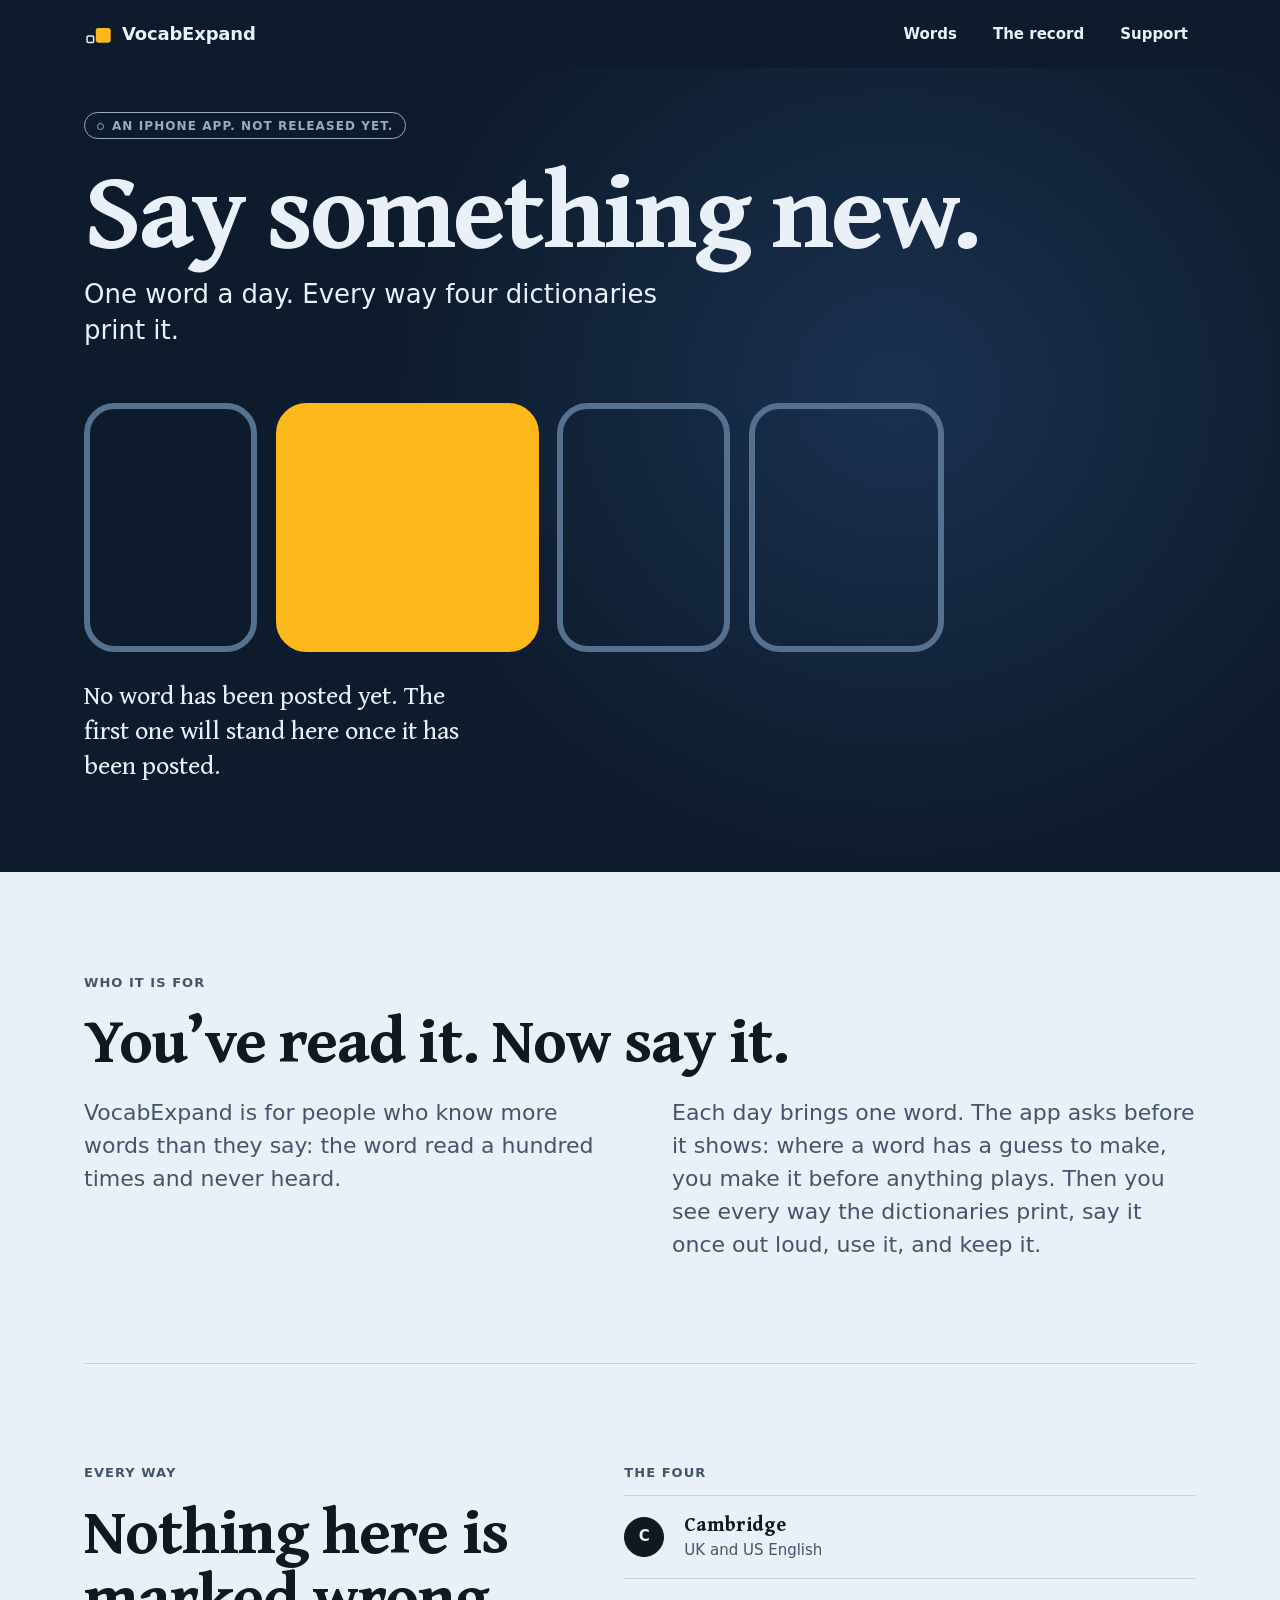
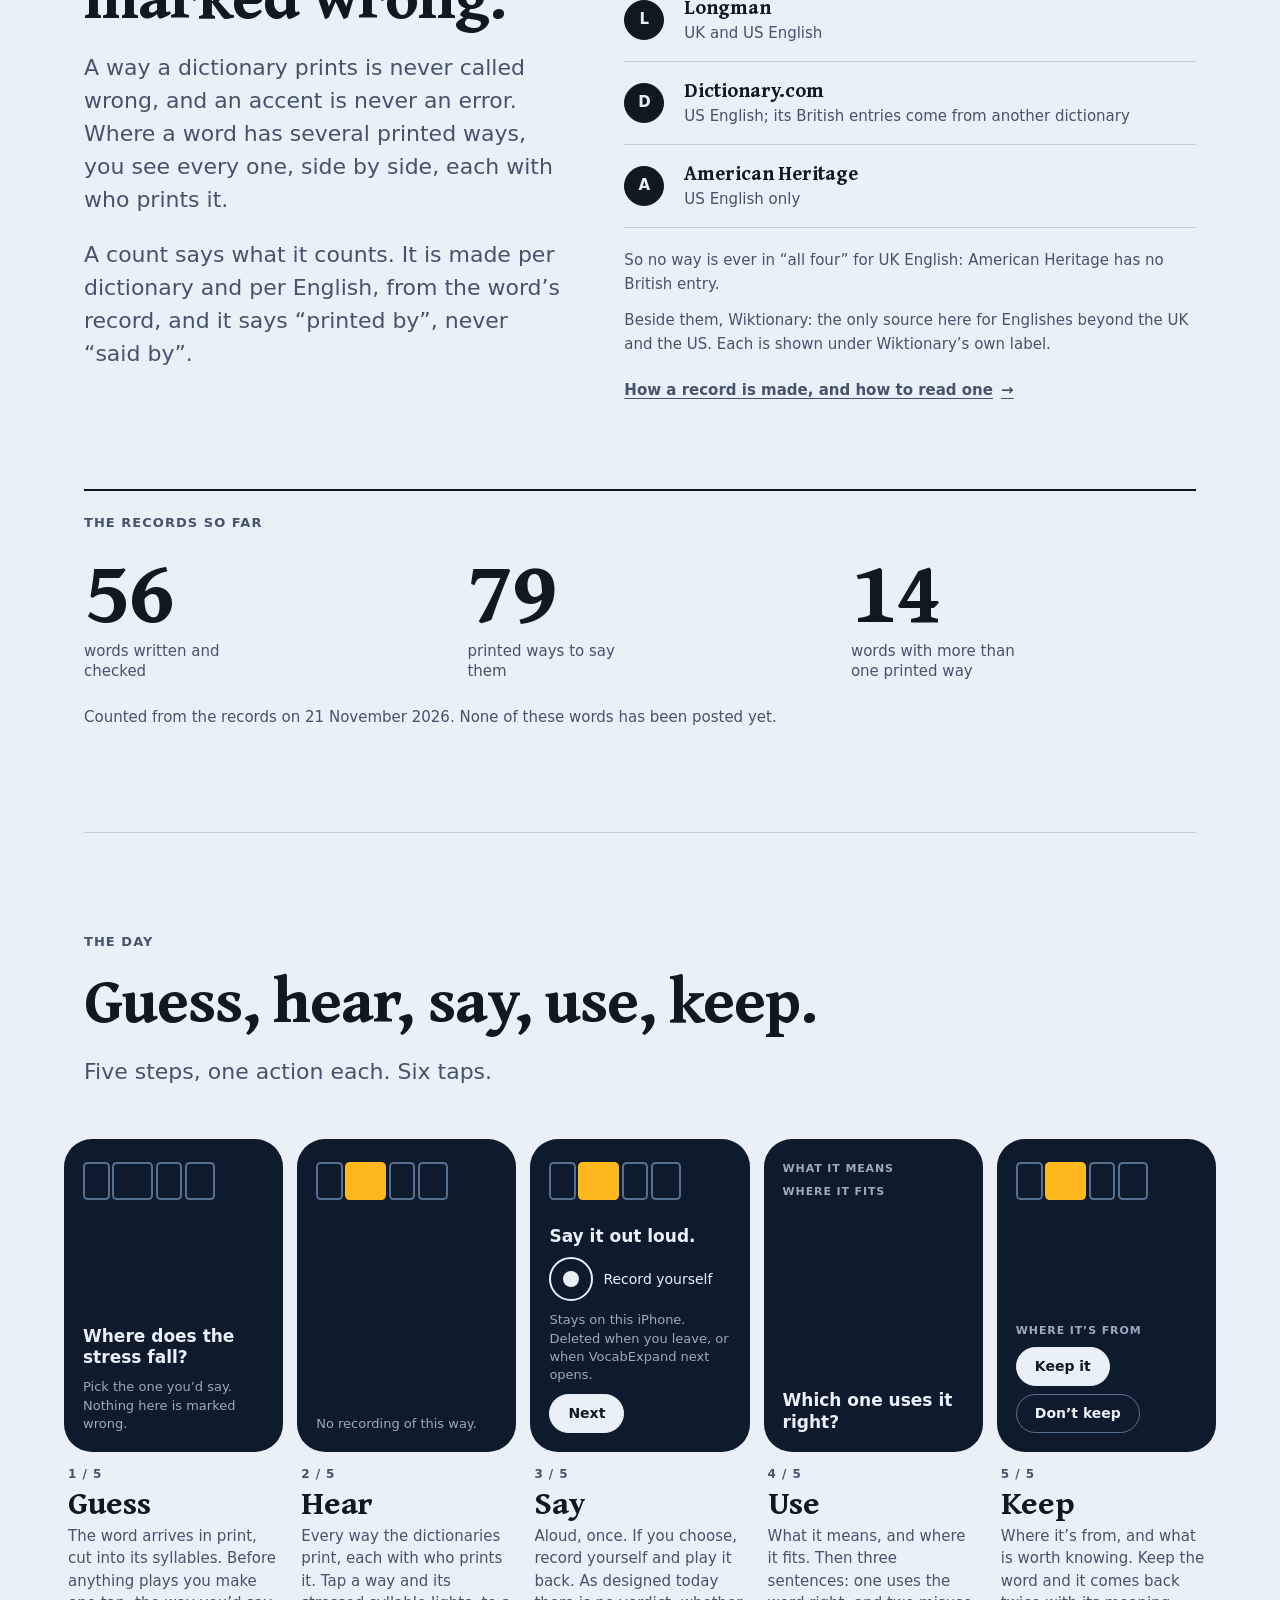
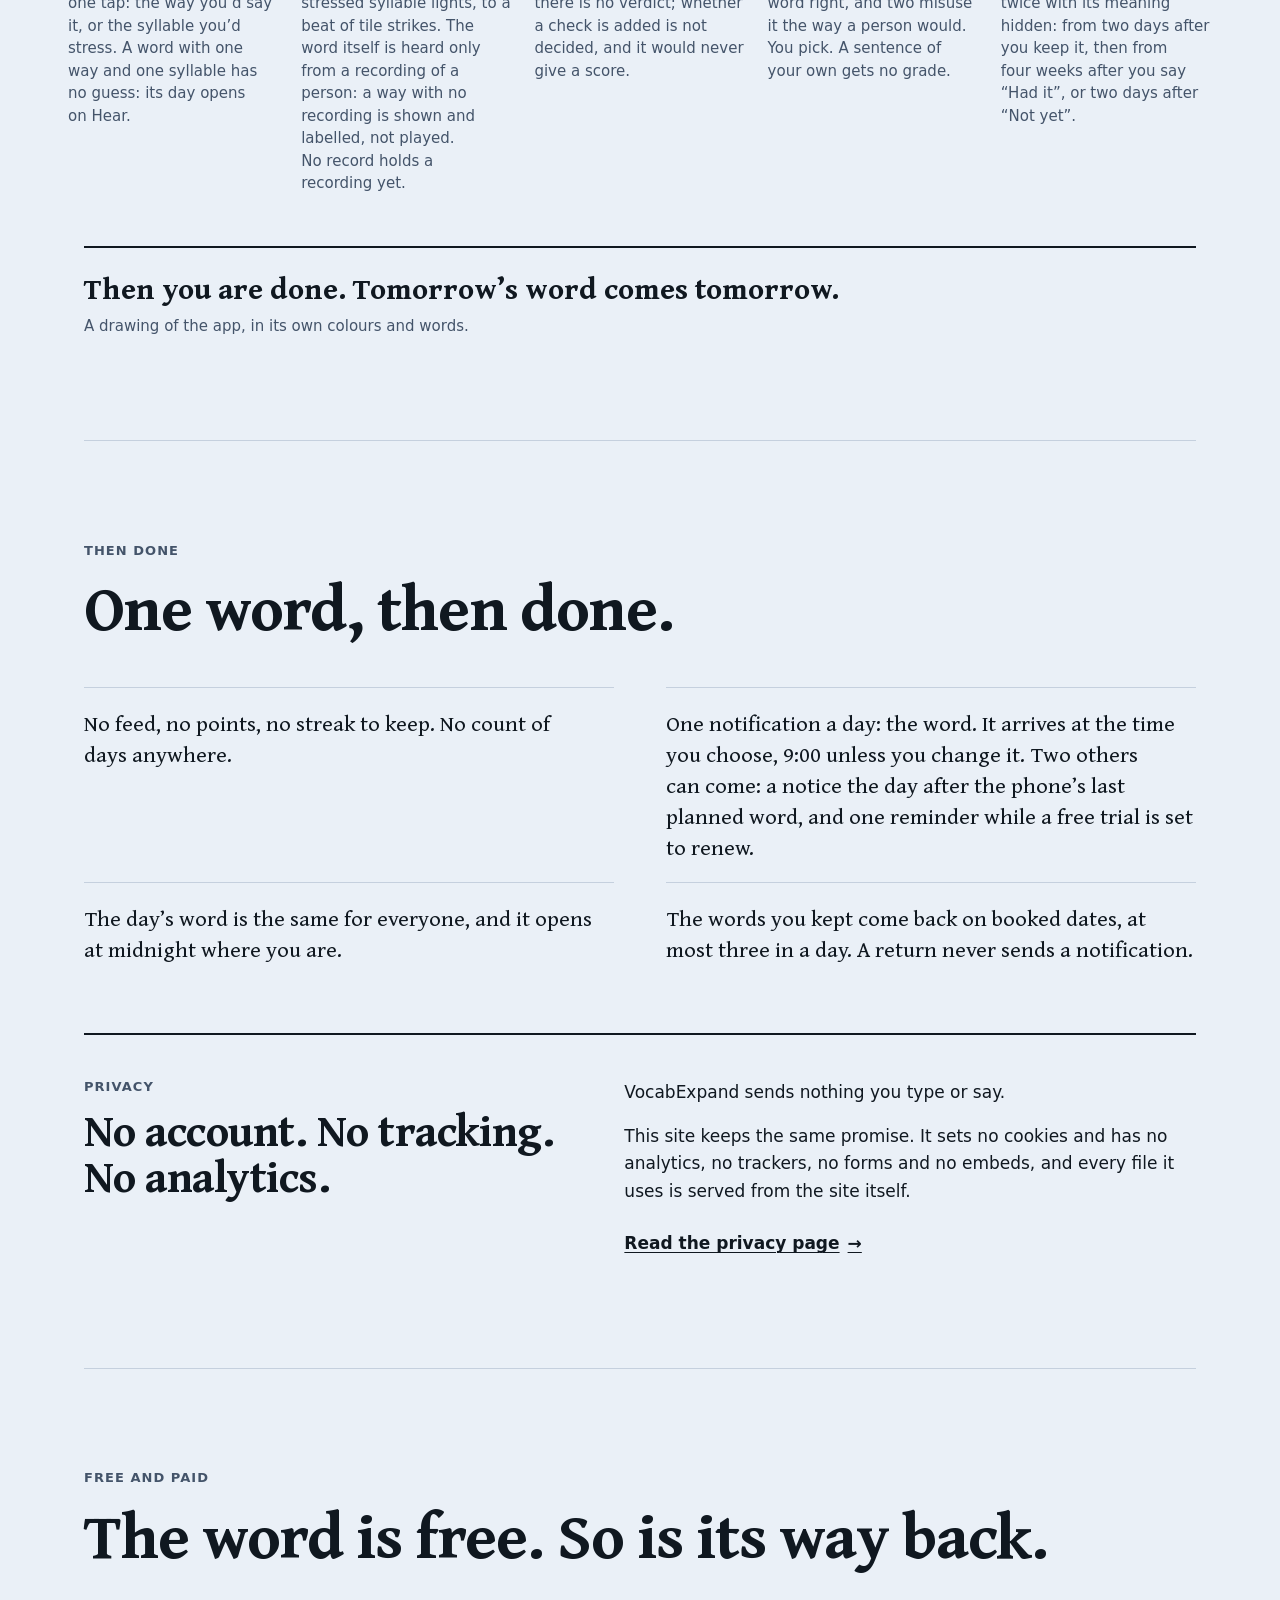
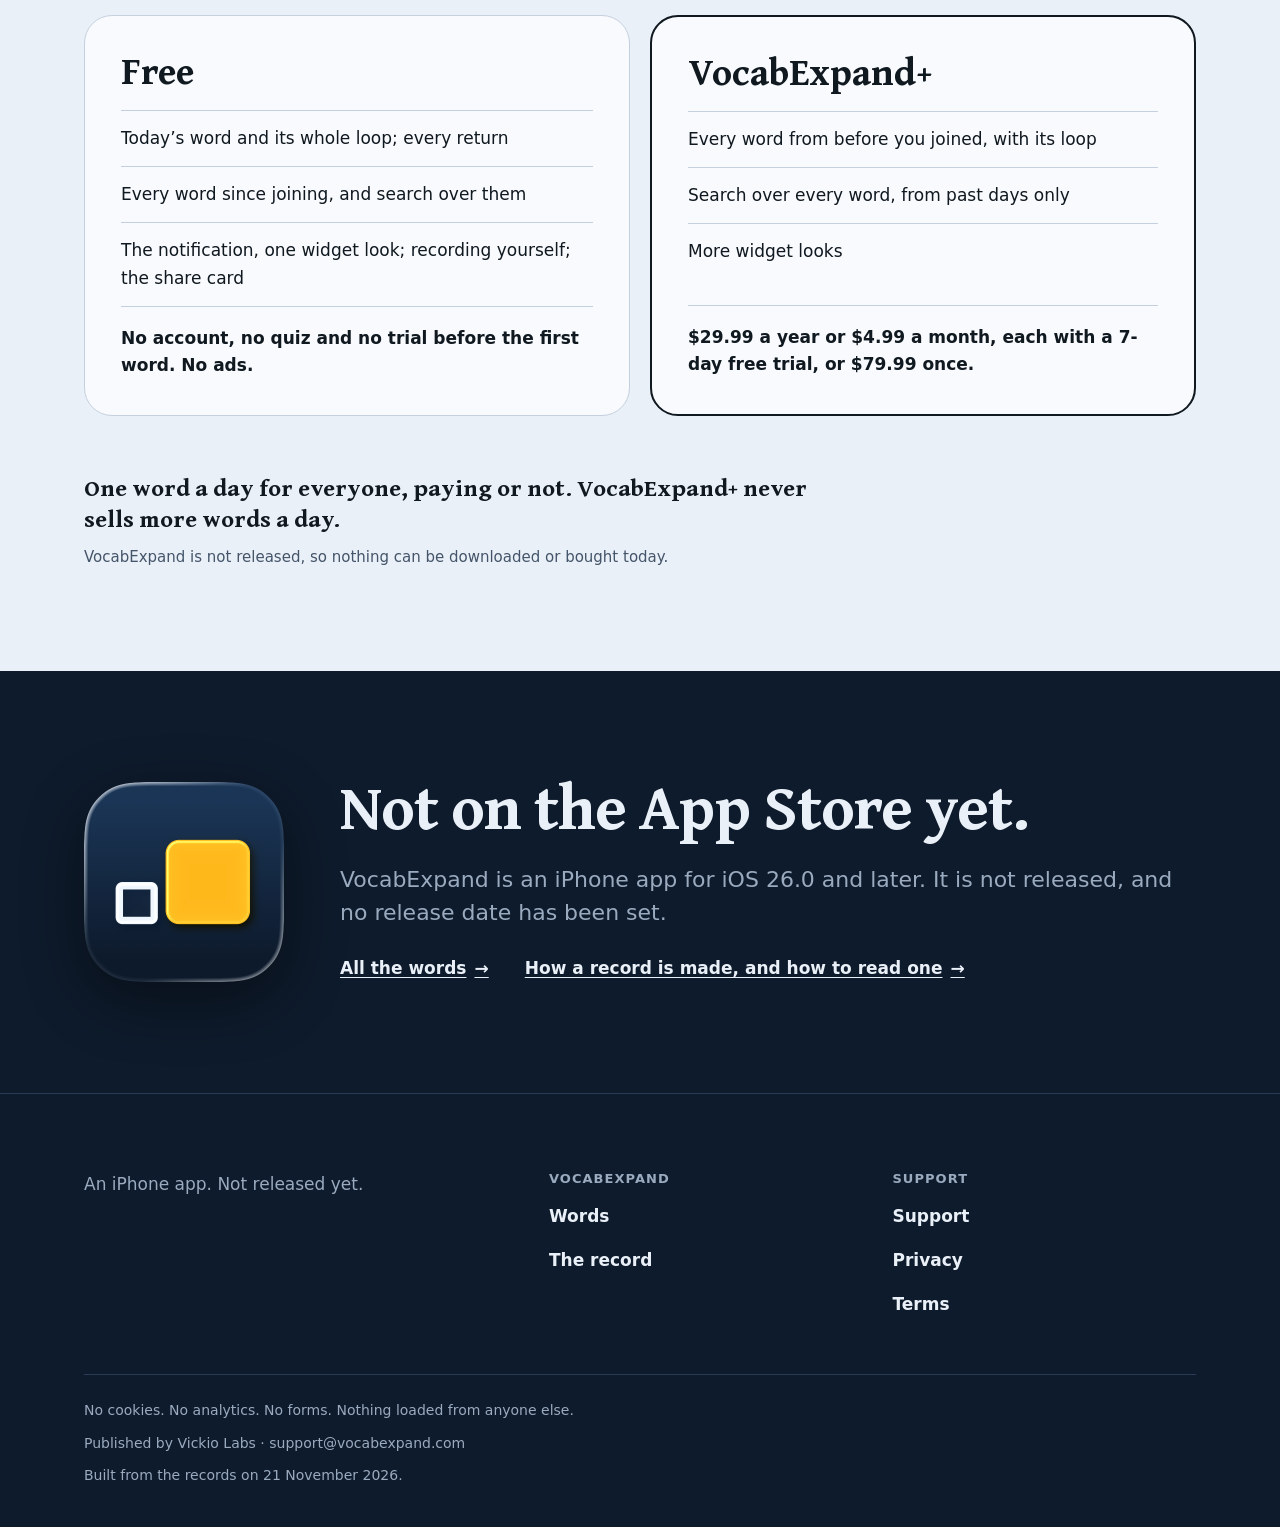
==== index.html @ aa8a5ae6 "The VocabExpand website, built by tools/site/build.py (vocabulate 13a3a9d)" ====
<!doctype html>
<html lang="en">
<head>
<meta charset="utf-8">
<meta name="viewport" content="width=device-width, initial-scale=1">
<title>VocabExpand: one word a day, and every way the dictionaries print it</title>
<meta name="description" content="An iPhone app, not released yet. One word a day, with every way four dictionaries print its pronunciation, for US and UK English.">
<meta name="theme-color" content="#0E1B2C">
<meta name="color-scheme" content="light dark">
<meta property="og:title" content="VocabExpand: one word a day, and every way the dictionaries print it">
<meta property="og:description" content="An iPhone app, not released yet. One word a day, with every way four dictionaries print its pronunciation, for US and UK English.">
<link rel="icon" href="assets/icon.svg" type="image/svg+xml">
<link rel="apple-touch-icon" href="assets/touch-icon.png">
<link rel="stylesheet" href="assets/site.css">
<script>document.documentElement.className='js'</script>
<script src="assets/site.js" defer></script>
</head>
<body>
<a class="skip" href="#main">Skip to the page</a>
<header class="top stage"><div class="wrap"><a class="brand" href="index.html"><svg viewBox="0 0 64 64" aria-hidden="true"><rect x="7" y="36.5" width="15" height="15" rx="3" fill="none" stroke="currentColor" stroke-width="3.4"/><rect x="27" y="18" width="34" height="34" rx="5.6" fill="#FFB81C"/></svg><span>VocabExpand</span></a><nav class="nav" aria-label="Site"><a href="words/index.html">Words</a><a href="record.html">The record</a><a href="support.html">Support</a></nav></div></header>
<main id="main"><section class="hero stage"><div class="wrap"><div class="hero-say"><p class="chip dot">An iPhone app. Not released yet.</p><h1 class="h1">Say something new.</h1><p class="lede">One word a day. Every way four dictionaries print it.</p></div><div class="perform has-lit"><p class="fit" style="--u:6.2"><span class="tiles" role="img" aria-label="A word of four syllables, the second one stressed"><span class="tile is-blank is-quiet" style="--i:0;--t:0ms;--lit-t:170ms;width:0.95em"></span><span class="tile is-blank is-lit" style="--i:1;--t:170ms;--lit-t:170ms;width:1.55em"></span><span class="tile is-blank is-quiet" style="--i:2;--t:400ms;--lit-t:170ms;width:0.8em"></span><span class="tile is-blank is-quiet" style="--i:3;--t:570ms;--lit-t:170ms;width:1.15em"></span></span></p><p class="empty">No word has been posted yet. The first one will stand here once it has been posted.</p></div></div></section><section class="band"><div class="wrap split solo"><div><p class="kicker">Who it is for</p><h2 class="h2"><span class="nb">You’ve read it.</span> <span class="nb">Now say it.</span></h2><div class="prose lede"><p>VocabExpand is for people who know more words than they say: the word read a hundred times and never heard.</p><p>Each day brings one word. The app asks before it shows: where a word has a guess to make, you make it before anything plays. Then you see every way the dictionaries print, say it once out loud, use it, and keep it.</p></div></div></div></section><section class="band every"><div class="wrap"><div class="split"><div><p class="kicker">Every way</p><h2 class="h2">Nothing here is marked wrong.</h2><div class="prose lede"><p>A way a dictionary prints is never called wrong, and an accent is never an error. Where a word has several printed ways, you see every one, side by side, each with who prints it.</p><p>A count says what it counts. It is made per dictionary and per English, from the word’s record, and it says “printed by”, never “said by”.</p></div></div><div class="reveal"><h3 class="kicker">The four</h3><ul class="four"><li><span class="pip on" aria-hidden="true">C</span><b>Cambridge</b><span>UK and US English</span></li><li><span class="pip on" aria-hidden="true">L</span><b>Longman</b><span>UK and US English</span></li><li><span class="pip on" aria-hidden="true">D</span><b>Dictionary.com</b><span>US English; its British entries come from another dictionary</span></li><li><span class="pip on" aria-hidden="true">A</span><b>American Heritage</b><span>US English only</span></li></ul><div class="aside"><p>So no way is ever in “all four” for UK English: American Heritage has no British entry.</p><p>Beside them, Wiktionary: the only source here for Englishes beyond the UK and the US. Each is shown under Wiktionary’s own label.</p><p><a class="more" href="record.html">How a record is made, and how to read one</a></p></div></div></div><div class="nums"><h3 class="kicker">The records so far</h3><ul><li><b>56</b><span>words written and checked</span></li><li><b>79</b><span>printed ways to say them</span></li><li><b>14</b><span>words with more than one printed way</span></li></ul><p class="note">Counted from the records on 21 November 2026. None of these words has been posted yet.</p></div></div></section><section class="band" id="day"><div class="wrap daywrap"><p class="kicker">The day</p><h2 class="h2">Guess, hear, say, use, keep.</h2><p class="lede">Five steps, one action each. Six taps.</p><ol class="steps"><li class="step reveal"><div class="frame"><div class="f-top"><p class="fit" style="--u:6.2"><span class="tiles" aria-hidden="true"><span class="tile is-blank is-quiet" style="--i:0;width:0.95em"></span><span class="tile is-blank is-quiet" style="--i:1;width:1.55em"></span><span class="tile is-blank is-quiet" style="--i:2;width:0.8em"></span><span class="tile is-blank is-quiet" style="--i:3;width:1.15em"></span></span></p></div><div class="f-desk"><p class="f-q">Where does the stress fall?</p><p class="f-hint">Pick the one you’d say. Nothing here is marked wrong.</p></div></div><div class="step-cap"><p class="step-n">1 / 5</p><h3>Guess</h3><p>The word arrives in print, cut into its syllables. Before anything plays you make one tap: the way you’d say it, or the syllable you’d stress. A word with one way and one syllable has no guess: its day opens on Hear.</p></div></li><li class="step reveal"><div class="frame"><div class="f-top"><p class="fit" style="--u:6.2"><span class="tiles" aria-hidden="true"><span class="tile is-blank is-quiet" style="--i:0;width:0.95em"></span><span class="tile is-blank is-lit" style="--i:1;width:1.55em"></span><span class="tile is-blank is-quiet" style="--i:2;width:0.8em"></span><span class="tile is-blank is-quiet" style="--i:3;width:1.15em"></span></span></p></div><div class="f-desk"><p class="f-foot">No recording of this way.</p></div></div><div class="step-cap"><p class="step-n">2 / 5</p><h3>Hear</h3><p>Every way the dictionaries print, each with who prints it. Tap a way and its stressed syllable lights, to a beat of tile strikes. The word itself is heard only from a recording of a person: a way with no recording is shown and labelled, not played. No record holds a recording yet.</p></div></li><li class="step reveal"><div class="frame"><div class="f-top"><p class="fit" style="--u:6.2"><span class="tiles" aria-hidden="true"><span class="tile is-blank is-quiet" style="--i:0;width:0.95em"></span><span class="tile is-blank is-lit" style="--i:1;width:1.55em"></span><span class="tile is-blank is-quiet" style="--i:2;width:0.8em"></span><span class="tile is-blank is-quiet" style="--i:3;width:1.15em"></span></span></p></div><div class="f-desk"><p class="f-q">Say it out loud.</p><p class="f-rec"><i></i><span>Record yourself</span></p><p class="f-foot">Stays on this iPhone. Deleted when you leave, or when VocabExpand next opens.</p><p class="f-btns"><span class="f-btn">Next</span></p></div></div><div class="step-cap"><p class="step-n">3 / 5</p><h3>Say</h3><p>Aloud, once. If you choose, record yourself and play it back. As designed today there is no verdict; whether a check is added is not decided, and it would never give a score.</p></div></li><li class="step reveal"><div class="frame"><div class="f-top"><p class="f-label">What it means</p><p class="f-label">Where it fits</p></div><div class="f-desk"><p class="f-q">Which one uses it right?</p></div></div><div class="step-cap"><p class="step-n">4 / 5</p><h3>Use</h3><p>What it means, and where it fits. Then three sentences: one uses the word right, and two misuse it the way a person would. You pick. A sentence of your own gets no grade.</p></div></li><li class="step reveal"><div class="frame"><div class="f-top"><p class="fit" style="--u:6.2"><span class="tiles" aria-hidden="true"><span class="tile is-blank is-quiet" style="--i:0;width:0.95em"></span><span class="tile is-blank is-lit" style="--i:1;width:1.55em"></span><span class="tile is-blank is-quiet" style="--i:2;width:0.8em"></span><span class="tile is-blank is-quiet" style="--i:3;width:1.15em"></span></span></p></div><div class="f-desk"><p class="f-label">Where it’s from</p><p class="f-btns"><span class="f-btn">Keep it</span><span class="f-btn two">Don’t keep</span></p></div></div><div class="step-cap"><p class="step-n">5 / 5</p><h3>Keep</h3><p>Where it’s from, and what is worth knowing. Keep the word and it comes back twice with its meaning hidden: from two days after you keep it, then from four weeks after you say “Had it”, or two days after “Not yet”.</p></div></li></ol><div class="day-foot"><p class="end">Then you are done. Tomorrow’s word comes tomorrow.</p><p class="note">A drawing of the app, in its own colours and words.</p></div></div></section><section class="band"><div class="wrap"><div class="calm-head"><div><p class="kicker">Then done</p><h2 class="h2">One word, then done.</h2></div></div><div class="calm-grid"><p>No feed, no points, no streak to keep. No count of days anywhere.</p><p>One notification a day: the word. It arrives at the time you choose, 9:00 unless you change it. Two others can come: a notice the day after the phone’s last planned word, and one reminder while a free trial is set to renew.</p><p>The day’s word is the same for everyone, and it opens at midnight where you are.</p><p>The words you kept come back on booked dates, at most three in a day. A return never sends a notification.</p></div><div class="privrow split"><div><p class="kicker">Privacy</p><h3 class="h3big"><span class="nb">No account.</span> <span class="nb">No tracking.</span> <span class="nb">No analytics.</span></h3></div><div class="prose"><p>VocabExpand sends nothing you type or say.</p><p>This site keeps the same promise. It sets no cookies and has no analytics, no trackers, no forms and no embeds, and every file it uses is served from the site itself.</p><p><a class="more" href="privacy.html">Read the privacy page</a></p></div></div></div></section><section class="band" id="price"><div class="wrap"><p class="kicker">Free and paid</p><h2 class="h2"><span class="nb">The word is free.</span> <span class="nb-w">So is its way back.</span></h2><div class="plans"><div class="plan reveal"><h3>Free</h3><ul><li>Today’s word and its whole loop; every return</li><li>Every word since joining, and search over them</li><li>The notification, one widget look; recording yourself; the share card</li></ul><p class="price">No account, no quiz and no trial before the first word. No ads.</p></div><div class="plan plus reveal"><h3>VocabExpand+</h3><ul><li>Every word from before you joined, with its loop</li><li>Search over every word, from past days only</li><li>More widget looks</li></ul><p class="price">$29.99 a year or $4.99 a month, each with a 7-day free trial, or $79.99 once.</p></div></div><div class="free-notes"><p class="big">One word a day for everyone, paying or not. VocabExpand+ never sells more words a day.</p><p class="note">VocabExpand is not released, so nothing can be downloaded or bought today.</p></div></div></section><section class="band stage endcard"><div class="wrap"><img src="assets/app-icon.png" alt="" width="200" height="200"><div><h2 class="h2">Not on the App Store yet.</h2><p class="lede">VocabExpand is an iPhone app for iOS 26.0 and later. It is not released, and no release date has been set.</p><p class="end-links"><a class="more" href="words/index.html">All the words</a><a class="more" href="record.html">How a record is made, and how to read one</a></p></div></div></section></main>
<footer class="foot stage"><div class="wrap"><div class="foot-grid">
<div><p class="foot-status">An iPhone app. Not released yet.</p></div>
<nav aria-label="The words"><h2>VocabExpand</h2><ul><li><a href="words/index.html">Words</a></li><li><a href="record.html">The record</a></li></ul></nav>
<nav aria-label="Help and legal"><h2>Support</h2><ul><li><a href="support.html">Support</a></li><li><a href="privacy.html">Privacy</a></li><li><a href="terms.html">Terms</a></li></ul></nav>
</div><div class="foot-base"><p>No cookies. No analytics. No forms. Nothing loaded from anyone else.</p><p>Published by Vickio Labs &middot; support@vocabexpand.com</p><p>Built from the records on 21 November 2026.</p></div></div></footer>
</body>
</html>
---- assets/site.css ----
/* VocabExpand site.
   Two surfaces, taken from the app's own rule (docs/design/DESIGN-SYSTEM.md): a word stands on the stage,
   and everything that talks about it stands somewhere else. Here the stage is navy and the talk is on
   chalk paper. Navy appears only where a word stands in tiles (and in the bar at the top and the foot).
   Amber marks the stressed syllable and nothing else.
   Colours and motion are the app's tokens (docs/design/tokens.json). No file is loaded from anywhere else. */

@font-face { font-family: "VE Word"; src: url("fonts/VEWord-Regular.woff") format("woff"); font-weight: 400; font-style: normal; font-display: swap; }
@font-face { font-family: "VE Word"; src: url("fonts/VEWord-Bold.woff") format("woff"); font-weight: 700; font-style: normal; font-display: swap; }

:root {
  --stage: #0E1B2C;  --stage-2: #14253A;  --chalk: #EAF0F7;  --dim: #9AAABF;
  --ink: #101820;    --line: #2A3C55;     --stress: #FFB81C; --edge-stage: #56708F;
  --paper: #EAF0F7;  --card: #F8FAFD;     --text: #101820;   --text-2: #44546A;
  --rule: #C5D0DE;   --edge: #5E6F86;     --focus: #101820;  --stage-edge: transparent;
  --word: "VE Word", ui-serif, "Iowan Old Style", "Palatino Linotype", Palatino, Georgia, serif;
  --ipa: "VE Word", "Times New Roman", Times, serif;
  --talk: system-ui, -apple-system, "Segoe UI", Roboto, "Helvetica Neue", Arial, sans-serif;
  --mono: ui-monospace, "SF Mono", Menlo, Consolas, monospace;
  --pad: clamp(20px, 5vw, 64px);
  --gapY: clamp(56px, 8vw, 120px);
  --rise: 280ms cubic-bezier(0.2, 0.8, 0.2, 1);
  --pulse: 170ms cubic-bezier(0.3, 0, 0.2, 1);
  --light: 180ms ease-in-out;
  color-scheme: light dark;
}
/* In the dark the paper is graphite, lighter and greyer than the stage, so the navy still reads as the stage. */
@media (prefers-color-scheme: dark) {
  :root { --paper: #2A2F37; --card: #333944; --text: #EAF0F7; --text-2: #AEBBCB; --rule: #4A5362;
          --edge: #8997AA; --focus: #EAF0F7; --stage-edge: #3D5270; }
}
@media (prefers-contrast: more) {
  :root { --dim: #B6C2D2; --line: #56708F; --text-2: #2C3A4D; --rule: #5E6F86; }
}
@media (prefers-contrast: more) and (prefers-color-scheme: dark) {
  :root { --text-2: #C6D0DD; --rule: #8997AA; }
}

*, *::before, *::after { box-sizing: border-box; }
html { -webkit-text-size-adjust: 100%; text-size-adjust: 100%; scroll-padding-top: 24px; }
body { margin: 0; background: var(--paper); color: var(--text); font: 400 1.0625rem/1.6 var(--talk);
       overflow-wrap: break-word; }
img, svg { max-width: 100%; display: block; }
h1, h2, h3, h4, p, ul, ol, dl, dd, figure, table { margin: 0; padding: 0; }
ul, ol { list-style: none; }
a { color: inherit; text-decoration-thickness: 1px; text-underline-offset: 0.18em; }
a:hover { text-decoration-thickness: 2px; }
:focus-visible { outline: 3px solid var(--focus); outline-offset: 3px; border-radius: 4px; }
button { font: inherit; color: inherit; }
.vh { position: absolute; width: 1px; height: 1px; overflow: hidden; clip-path: inset(50%); white-space: nowrap; }
.js-only { display: none; }
.js .js-only { display: revert; }
.skip { position: absolute; left: 12px; top: -80px; z-index: 10; background: var(--chalk); color: var(--ink);
        padding: 12px 18px; border-radius: 999px; font-weight: 600; }
.skip:focus { top: 12px; }

.wrap { width: 100%; max-width: 1240px; margin-inline: auto; padding-inline: var(--pad); }
.stage { background: var(--stage); color: var(--chalk); --focus: #EAF0F7; --text: #EAF0F7; --text-2: var(--dim);
         --rule: var(--line); --edge: var(--edge-stage); --card: var(--stage-2); --paper: var(--stage); }
.band { padding-block: var(--gapY); }
/* two bands of paper in a row: one hairline between them, as wide as the text column */
.band:not(.stage) + .band:not(.stage) {
  background: linear-gradient(var(--rule), var(--rule)) top center / calc(min(100%, 1240px) - 2 * var(--pad)) 1px no-repeat; }

/* ------------------------------------------------------------------ type */
.kicker { font: 700 0.8125rem/1.2 var(--talk); letter-spacing: 0.08em; text-transform: uppercase; color: var(--text-2); }
.h1 { font: 700 clamp(3.25rem, 1.6rem + 7.4vw, 8.25rem)/0.94 var(--word); letter-spacing: -0.022em; }
.h2 { font: 700 clamp(2.125rem, 1.3rem + 3.4vw, 4rem)/1.02 var(--word); letter-spacing: -0.015em; text-wrap: balance; }
.lede { font-size: clamp(1.125rem, 1rem + 0.6vw, 1.375rem); line-height: 1.5; color: var(--text-2); text-wrap: pretty; }
.prose p + p { margin-top: 1em; }
.prose p { max-width: 62ch; text-wrap: pretty; }
.kicker + .h2, .kicker + .h1 { margin-top: 16px; }
.h2 + .lede, .h2 + .prose, .h1 + .lede { margin-top: 24px; }
.note { font-size: 0.9375rem; color: var(--text-2); }
.nb { white-space: nowrap; }
@media (min-width: 640px) { .nb-w { white-space: nowrap; } }

.chip { display: inline-flex; align-items: center; gap: 8px; font: 600 0.75rem/1 var(--talk); letter-spacing: 0.09em;
        text-transform: uppercase; border: 1.5px solid currentColor; border-radius: 999px; padding: 7px 12px 6px; white-space: nowrap; }
.chip.dot::before { content: ""; width: 7px; height: 7px; border-radius: 50%; border: 1.5px solid currentColor; }
.ph { font: 600 0.84em/1.3 var(--mono); border: 1.5px dashed currentColor; border-radius: 6px; padding: 0.08em 0.4em;
      white-space: nowrap; letter-spacing: 0; text-transform: none; }

.btn { display: inline-flex; align-items: center; justify-content: center; gap: 10px; min-height: 48px; padding: 10px 22px;
       border-radius: 999px; border: 2px solid var(--text); background: var(--text); color: var(--paper);
       font: 600 1.0625rem/1.2 var(--talk); text-decoration: none; cursor: pointer; }
.btn:hover { text-decoration: underline; text-decoration-thickness: 2px; }
.more { display: inline-flex; align-items: center; gap: 8px; font-weight: 600; min-height: 44px; }
.more::after { content: "\2192"; text-decoration: none; display: inline-block; }
@media (prefers-reduced-motion: no-preference) {
  .more::after, .pair::after { transition: transform var(--rise); }
  .more:hover::after { transform: translateX(4px); }
}

/* ------------------------------------------------------------------ the tiles */
.tiles { display: inline-flex; flex-wrap: wrap; gap: 0.11em; font: 700 1em/1 var(--word); }
.tile { display: inline-flex; align-items: center; justify-content: center; min-width: 1.02em; padding: 0.2em 0.3em 0.25em;
        border-radius: 0.18em; border: max(2px, 0.04em) solid var(--chalk); background: var(--chalk); color: var(--ink);
        transition: background-color var(--light), color var(--light), border-color var(--light); }
.tile.is-quiet { background: transparent; color: var(--chalk); }
.tile.is-lit { background: var(--stress); border-color: var(--stress); color: var(--ink); }
.tile.is-blank { height: 1.47em; }
.tile.is-blank.is-quiet { border-color: var(--edge-stage); }
.fit { display: block; container-type: inline-size; }
/* --u is the word's width in ems and --n its tiles; each tile's border is about 5px that does not scale */
.fit > .tiles { font-size: clamp(var(--min, calc(var(--max, 7rem) * 0.4)), calc((100cqi - var(--n, 4) * 5px) / var(--u, 6)), var(--max, 7rem)); }
@keyframes pulse { 50% { transform: scale(1.09); } }
@keyframes pulse-strong { 50% { transform: scale(1.16); } }
@keyframes ring { from, to { outline: 2px solid currentColor; outline-offset: -5px; } }
.tile.pulse { animation: pulse var(--pulse); }
.tile.pulse.strong { animation-name: pulse-strong; }
@media (prefers-reduced-motion: reduce) {
  .tile.pulse, .tile.pulse.strong { animation: ring 170ms steps(1, end); }
}
@media (forced-colors: active) {
  .tile { border-color: CanvasText; background: Canvas; color: CanvasText; forced-color-adjust: none; }
  .tile.is-lit { background: Highlight; color: HighlightText; border-color: Highlight; }
  .say .st { text-decoration: underline; }
}

/* a respelling: syllables, the stressed one in capitals and marked */
.say { font: 700 1.5rem/1.2 var(--talk); letter-spacing: 0.005em; }
.say .syl { white-space: nowrap; }
.say .st { background: linear-gradient(var(--stress), var(--stress)) 0 100% / 100% max(2px, 0.11em) no-repeat; padding-bottom: 0.14em; }
.stage .say .st, .frame .say .st { background: none; padding: 0; color: var(--stress); }
/* several ways in a row: a line breaks between two ways, and the slash stays with the way after it */
.saylist, .wl, .ways-line, .f-ways { display: flex; flex-wrap: wrap; gap: 0 0.5em; }
.wl .say, .ways-line .say, .saylist .say { font: inherit; letter-spacing: inherit; }
.ways-line .say, .az .wl .say, .hway .say { white-space: nowrap; }
.slash { font-style: normal; font-weight: 400; color: var(--text-2); margin-right: 0.5em; }
.ipa { font: 400 1.125rem/1.4 var(--ipa); color: var(--text-2); }
.ipas { display: flex; flex-wrap: wrap; gap: 4px 20px; }
.ipas dt, .eng { font: 700 0.6875rem/1 var(--talk); letter-spacing: 0.08em; color: var(--text-2); }
.ipas > div { display: flex; align-items: baseline; gap: 8px; }

.pips { display: inline-flex; gap: 4px; vertical-align: middle; }
.pip { width: 1.75rem; height: 1.75rem; border-radius: 50%; display: grid; place-items: center; font: 700 0.6875rem/1 var(--talk);
       border: 1.5px solid var(--edge); color: var(--text-2); }
.pip.on { background: var(--text); border-color: var(--text); color: var(--paper); }
.who { display: flex; flex-wrap: wrap; gap: 8px 24px; }
.who-row { display: flex; align-items: center; gap: 10px; }

/* ------------------------------------------------------------------ top and foot */
.sampleband { background: var(--stage-2); color: var(--chalk); font-size: 0.8125rem; line-height: 1.4; padding: 9px var(--pad); text-align: center;
              border-bottom: 1px solid var(--line); --focus: #EAF0F7; }
.top { position: relative; z-index: 2; }
.top .wrap { display: flex; flex-wrap: wrap; align-items: center; justify-content: space-between; gap: 0 12px; min-height: 68px; }
.top.wide .wrap, .foot.wide .wrap { max-width: none; }
@media (min-width: 1000px) { .top.wide .wrap, .foot.wide .wrap { padding-inline: clamp(32px, 4vw, 64px); } }
.brand { display: inline-flex; align-items: center; gap: 10px; font: 700 1.125rem/1 var(--talk); letter-spacing: -0.01em; text-decoration: none; min-height: 44px; }
.brand svg { width: 28px; height: 28px; flex: none; }
.nav { display: flex; align-items: center; gap: clamp(2px, 1.6vw, 20px); }
.nav a { display: inline-flex; align-items: center; min-height: 44px; padding: 0 8px; font-weight: 600; font-size: 0.9375rem; text-decoration: none; border-radius: 8px; white-space: nowrap; }
.nav a:hover { text-decoration: underline; text-decoration-thickness: 2px; }
.nav a[aria-current] { text-decoration: underline; text-decoration-thickness: 2px; text-underline-offset: 0.4em; }
@media (max-width: 420px) { .brand { font-size: 1rem; gap: 7px; } .brand svg { width: 22px; height: 22px; } .nav { gap: 0; margin-right: -5px; } .nav a { padding: 0 5px; font-size: 0.8125rem; } }

.foot { padding-block: clamp(48px, 6vw, 80px) 40px; border-top: 1px solid var(--line); }
.foot-grid { display: grid; gap: 40px; grid-template-columns: minmax(0, 1.4fr) minmax(0, 1fr) minmax(0, 1fr); }
.foot-line { font: 700 clamp(2rem, 1.4rem + 2.2vw, 3rem)/1 var(--word); letter-spacing: -0.015em; margin-bottom: 20px; }
.foot-status { color: var(--dim); max-width: 34ch; }
.foot h2 { font: 700 0.8125rem/1.2 var(--talk); letter-spacing: 0.08em; text-transform: uppercase; color: var(--dim); margin-bottom: 8px; }
.foot li a { display: inline-flex; align-items: center; min-height: 44px; text-decoration: none; font-weight: 600; }
.foot li a:hover { text-decoration: underline; }
.foot-base { margin-top: 48px; padding-top: 24px; border-top: 1px solid var(--line); display: grid; gap: 10px; color: var(--dim); font-size: 0.875rem; }
.foot-base p { max-width: 80ch; }
@media (max-width: 760px) { .foot-grid { grid-template-columns: 1fr 1fr; } .foot-grid > :first-child { grid-column: 1 / -1; } }

/* ------------------------------------------------------------------ home: the stage */
.hero { position: relative; overflow: clip; }
.hero::before { content: ""; position: absolute; inset: -20% -10% auto 30%; height: 120%; pointer-events: none;
                background: radial-gradient(closest-side, #1B3556 0%, rgba(27, 53, 86, 0) 100%); opacity: 0.85; }
.hero .wrap { position: relative; display: grid; gap: clamp(28px, 4.4vw, 56px);
              padding-block: clamp(20px, 3.4vw, 48px) clamp(48px, 7vw, 96px); }
.hero-say { container-type: inline-size; display: grid; justify-items: start; }
.hero-say .chip { color: var(--dim); }
.hero-say .h1 { margin-top: 18px; font-size: clamp(2.75rem, 9.7cqi, 7.5rem); line-height: 0.95; overflow-wrap: normal; }
.hero-say .lede { margin-top: 18px; color: var(--chalk); max-width: 36ch; font-size: clamp(1.1875rem, 1rem + 0.9vw, 1.625rem); line-height: 1.35; }
.perform { --max: clamp(4rem, 1rem + 12vw, 13.5rem); --min: 2rem; display: grid; gap: 16px; justify-items: start; min-width: 0; }
.perform .fit { width: 100%; }
.perf-top { display: flex; align-items: center; gap: 14px; }
.perform .pos { color: var(--dim); font-size: 0.9375rem; }
.hero-ways { display: flex; flex-wrap: wrap; gap: 10px 24px; margin-top: 6px; }
.hway .say { font: 700 clamp(1.0625rem, 0.9rem + 0.7vw, 1.375rem)/1.2 var(--talk); }
.js .hero-ways { gap: 10px; }
.hway button.say { all: unset; box-sizing: border-box; display: inline-flex; align-items: center; min-height: 48px; padding: 8px 16px;
                   border-radius: 14px; border: 1.5px solid var(--edge-stage); cursor: pointer; white-space: nowrap;
                   font: 700 clamp(1.0625rem, 0.9rem + 0.7vw, 1.375rem)/1.2 var(--talk); letter-spacing: 0.005em;
                   transition: background-color var(--light), color var(--light), border-color var(--light); }
.hway button.say:hover { border-color: var(--chalk); }
.hway button.say:focus-visible { outline: 3px solid var(--focus); outline-offset: 3px; }
.hway.is-on button.say { background: var(--chalk); border-color: var(--chalk); color: var(--ink); }
.hway.is-on button.say .st { color: var(--ink); background: linear-gradient(var(--stress), var(--stress)) 0 100% / 100% 3px no-repeat; padding-bottom: 0.14em; }
.perform .printed { color: var(--dim); font-size: 0.9375rem; line-height: 1.45; min-height: 2.9em; max-width: 64ch; }
.perf-foot { display: grid; gap: 8px 40px; align-items: end; width: 100%; margin-top: 4px; padding-top: 22px; border-top: 1px solid var(--line); }
@media (min-width: 800px) { .perf-foot { grid-template-columns: minmax(0, 1fr) auto; } }
.perform .hook { font: 400 clamp(1.25rem, 1.1rem + 0.7vw, 1.625rem)/1.36 var(--word); max-width: 38ch; text-wrap: pretty; }
.perform .note { max-width: 72ch; }
.perform .empty { font: 400 clamp(1.25rem, 1.1rem + 0.7vw, 1.625rem)/1.36 var(--word); max-width: 30ch; }
@media (prefers-reduced-motion: no-preference) {
  @keyframes rise { from { opacity: 0; transform: translateY(6px); } }
  @keyframes to-lit { from { background: var(--chalk); border-color: var(--chalk); } }
  @keyframes to-quiet { from { background: var(--chalk); color: var(--ink); } }
  @keyframes strike { 0%, 100% { transform: none; } 50% { transform: scale(var(--s, 1.09)); } }
  /* once, as the page opens: the word is struck out syllable by syllable, and the stressed tile lights on its strike */
  .perform:not(.played) .tile { animation: rise var(--rise) both, strike var(--pulse) both; animation-delay: calc(var(--i) * 70ms), calc(700ms + var(--t, 0ms)); }
  .perform:not(.played) .tile.is-lit { --s: 1.16; animation: rise var(--rise) both, strike var(--pulse) both, to-lit var(--light) both;
                          animation-delay: calc(var(--i) * 70ms), calc(700ms + var(--t, 0ms)), calc(700ms + var(--t, 0ms)); }
  .perform.has-lit:not(.played) .tile.is-quiet { animation: rise var(--rise) both, strike var(--pulse) both, to-quiet var(--light) both;
                          animation-delay: calc(var(--i) * 70ms), calc(700ms + var(--t, 0ms)), calc(700ms + var(--lit-t, 0ms)); }
  .hero-say > *, .perform > :not(.fit) { animation: rise var(--rise) both; animation-delay: 120ms; }
}

/* ------------------------------------------------------------------ home: sections */
.split { display: grid; gap: clamp(32px, 5vw, 80px); align-items: center; }
@media (min-width: 900px) { .split { grid-template-columns: minmax(0, 5fr) minmax(0, 6fr); } }
.split.solo { grid-template-columns: minmax(0, 1fr); }
@media (min-width: 900px) {
  .split.solo .prose { display: grid; grid-template-columns: 1fr 1fr; gap: 0 clamp(32px, 5vw, 80px); max-width: none; }
  .split.solo .prose p + p { margin-top: 0; }
}

.pairs { border-radius: 28px; padding: clamp(18px, 3vw, 36px); border: 1px solid var(--stage-edge); }
.pairs-chip { margin-bottom: 16px; }
.pairs-chip .chip { color: var(--dim); }
.pairs-head, .pair { display: grid; grid-template-columns: minmax(0, 0.9fr) minmax(0, 1.1fr); gap: 4px 20px; align-items: baseline; }
.pairs-head { font: 700 0.75rem/1.2 var(--talk); letter-spacing: 0.08em; text-transform: uppercase; color: var(--dim); padding: 0 30px 12px 0; }
.pair { position: relative; padding: 14px 30px 14px 0; border-top: 1px solid var(--line); text-decoration: none; }
.pair::after { content: "\2192"; position: absolute; right: 0; top: 50%; margin-top: -0.8em; color: var(--dim); }
.pair:hover::after { color: var(--chalk); transform: translateX(3px); }
.pair .w { grid-column: 1 / -1; font: 400 1rem/1.2 var(--word); color: var(--dim); }
.pair .say, .pair .saylist { font: 700 clamp(1rem, 0.8rem + 1vw, 1.625rem)/1.2 var(--talk); }
.pair .eye { color: var(--dim); font-weight: 600; }
.pair:hover .w { text-decoration: underline; }

.four { display: grid; border-top: 1px solid var(--rule); }
.four li { display: grid; grid-template-columns: 44px minmax(0, 1fr); gap: 2px 16px; padding: 16px 0; border-bottom: 1px solid var(--rule); align-items: center; }
.four .pip { width: 2.5rem; height: 2.5rem; font-size: 0.9375rem; grid-row: span 2; }
.four b { font: 700 1.25rem/1.2 var(--word); }
.four li > span:last-child { color: var(--text-2); font-size: 0.9375rem; grid-column: 2; }
.every .split { align-items: start; }
.every h3.kicker { margin-bottom: 14px; }
.every .aside { margin-top: 20px; display: grid; gap: 12px; color: var(--text-2); font-size: 0.9375rem; }
.nums { margin-top: clamp(40px, 6vw, 80px); padding-top: 24px; border-top: 2px solid var(--text); }
.nums ul { display: grid; gap: 24px clamp(14px, 3vw, 40px); grid-template-columns: repeat(3, minmax(0, 1fr)); margin-top: 20px; }
.nums b { display: block; font: 700 clamp(2.75rem, 1.6rem + 5vw, 6.5rem)/0.9 var(--word); letter-spacing: -0.02em; font-variant-numeric: lining-nums; }
.nums span { display: block; margin-top: 10px; color: var(--text-2); font-size: 0.9375rem; line-height: 1.35; max-width: 20ch; }
.nums .note { margin-top: 24px; }

.words-grid { display: grid; gap: 12px; grid-template-columns: repeat(2, minmax(0, 1fr)); margin-top: clamp(28px, 4vw, 48px); }
@media (min-width: 900px) { .words-grid { grid-template-columns: repeat(3, minmax(0, 1fr)); gap: 16px; } }
.words-grid li { display: grid; min-width: 0; }
.wcard { display: grid; gap: 12px; align-content: start; border-radius: 24px; padding: clamp(14px, 2.2vw, 26px); text-decoration: none;
         border: 1px solid var(--line); background: var(--stage-2); min-width: 0; }
.wcard .fit { --max: 3.25rem; --min: 0.8rem; }
.wcard .wl { font: 700 clamp(0.875rem, 0.8rem + 0.3vw, 1.0625rem)/1.35 var(--talk); margin-top: auto; padding-top: 6px; }
.wcard .wn { color: var(--dim); font-size: 0.8125rem; }
.wcard:hover { border-color: var(--chalk); }
.wordsband .lede { max-width: 52ch; }
.words-foot { margin-top: 28px; display: flex; flex-wrap: wrap; gap: 16px 40px; align-items: center; justify-content: space-between; }
.words-foot .note { max-width: 56ch; }

/* the day: five drawings of the app's screens, one row on a wide window */
.steps { display: grid; gap: 36px 14px; margin-top: clamp(28px, 4vw, 56px); }
.step { display: grid; gap: 16px; align-content: start; min-width: 0; }
@media (min-width: 760px) {
  .steps { grid-template-columns: repeat(6, minmax(0, 1fr)); }
  .step { grid-column: span 2; grid-row: span 2; grid-template-rows: subgrid; }
  .step:nth-child(4) { grid-column: 2 / span 2; }
}
@media (min-width: 1200px) {
  .steps { grid-template-columns: repeat(5, minmax(0, 1fr));
           width: min(100vw - 2 * var(--pad), 1480px); margin-inline: calc((100% - min(100vw - 2 * var(--pad), 1480px)) / 2); }
  .step, .step:nth-child(4) { grid-column: auto; }
}
.frame { background: var(--stage); color: var(--chalk); border: 1px solid var(--stage-edge); border-radius: 28px; padding: 22px 18px 18px;
         display: grid; grid-template-rows: auto 1fr; gap: 20px; font-size: 0.875rem; line-height: 1.4; min-width: 0;
         --text: #EAF0F7; --text-2: var(--dim); --edge: var(--edge-stage); --paper: var(--stage); --rule: var(--line); }
.f-top { display: grid; gap: 10px; align-content: start; justify-items: start; min-width: 0; }
.f-desk { display: grid; gap: 10px; align-content: end; min-width: 0; }
.frame .fit { width: 100%; --max: 3rem; --min: 1.05rem; }
.frame .f-pos { color: var(--dim); font-size: 0.8125rem; }
.frame .f-q { font: 600 1.0625rem/1.25 var(--talk); }
.frame .f-hint, .frame .f-foot { color: var(--dim); font-size: 0.8125rem; }
.frame .f-opts { display: grid; gap: 8px; }
.frame .f-opt { border: 1.5px solid var(--edge-stage); border-radius: 12px; padding: 10px 14px; font: 700 1rem/1.2 var(--talk); }
.frame .f-btn { display: inline-flex; justify-content: center; border-radius: 999px; padding: 10px 18px; font: 600 0.875rem/1.2 var(--talk); background: var(--chalk); color: var(--ink); border: 1.5px solid var(--chalk); }
.frame .f-btn.two { background: transparent; color: var(--chalk); border-color: var(--edge-stage); }
.frame .f-btns { display: flex; flex-wrap: wrap; gap: 8px; }
.frame .f-label { font: 700 0.6875rem/1.2 var(--talk); letter-spacing: 0.08em; text-transform: uppercase; color: var(--dim); }
.frame .f-serif { font: 400 0.9375rem/1.4 var(--word); }
.frame .f-sent { border: 1.5px solid var(--line); border-radius: 12px; padding: 9px 11px; font: 400 0.875rem/1.35 var(--word); }
.frame .f-row { display: grid; gap: 8px; padding: 12px; border: 1.5px solid var(--line); border-radius: 14px; }
.frame .say { font-size: 1.1875rem; }
.frame .f-ways .say { font-size: 1.3125rem; }
.frame .ipa { font-size: 0.9375rem; }
.frame .ipas { gap: 2px 14px; }
.frame .who { gap: 6px 14px; }
.frame .pip { width: 1.5rem; height: 1.5rem; font-size: 0.625rem; }
.frame .f-rec { display: inline-flex; align-items: center; gap: 10px; }
.frame .f-rec i { width: 44px; height: 44px; border-radius: 50%; border: 2px solid var(--chalk); display: grid; place-items: center; flex: none; }
.frame .f-rec i::before { content: ""; width: 16px; height: 16px; border-radius: 50%; background: var(--chalk); }
@media (max-width: 759px) { .frame { padding: 18px 16px 16px; gap: 14px; } .frame .fit { --max: 2.25rem; } .steps { gap: 30px; } .step { gap: 12px; } }
.step-cap { display: grid; gap: 6px; align-content: start; padding-inline: 4px; }
.step-n { font: 700 0.75rem/1 var(--talk); letter-spacing: 0.08em; color: var(--text-2); }
.step h3 { font: 700 clamp(1.625rem, 1.4rem + 0.8vw, 2.125rem)/1 var(--word); letter-spacing: -0.01em; }
.step-cap p:not(.step-n) { color: var(--text-2); font-size: 0.9375rem; line-height: 1.5; text-wrap: pretty; }
.step-cap .note { font-size: 0.8125rem; padding-top: 6px; }
.day-foot { margin-top: clamp(32px, 4vw, 56px); padding-top: 22px; border-top: 2px solid var(--text); display: flex; flex-wrap: wrap; gap: 8px 32px; justify-content: space-between; align-items: baseline; }
.day-foot .end { font: 700 clamp(1.375rem, 1.1rem + 1vw, 1.875rem)/1.2 var(--word); }

.calm-head { display: flex; flex-wrap: wrap; gap: 28px 48px; justify-content: space-between; align-items: end; }
.notif { flex: 0 1 380px; max-width: 400px; background: var(--stage-2); color: var(--chalk); border: 1px solid var(--line); border-radius: 22px; padding: 14px 16px; display: grid;
         grid-template-columns: 40px minmax(0, 1fr); gap: 2px 12px; align-items: center; }
.notif img { width: 40px; height: 40px; grid-row: span 3; }
.notif .app { font: 600 0.75rem/1.2 var(--talk); letter-spacing: 0.04em; text-transform: uppercase; color: var(--dim); }
.notif b { font: 600 1rem/1.25 var(--talk); }
.notif span { font-size: 0.9375rem; line-height: 1.3; }
.calm-grid { display: grid; gap: 0 clamp(24px, 4vw, 64px); margin-top: clamp(28px, 4vw, 48px); }
@media (min-width: 760px) { .calm-grid { grid-template-columns: 1fr 1fr; } }
.calm-grid p { padding: 20px 0; border-top: 1px solid var(--rule); font: 400 clamp(1.125rem, 1rem + 0.5vw, 1.375rem)/1.4 var(--word); text-wrap: pretty; }
.privrow { margin-top: clamp(28px, 4vw, 48px); padding-top: clamp(28px, 4vw, 44px); border-top: 2px solid var(--text); align-items: start; }
.h3big { font: 700 clamp(1.75rem, 1.3rem + 1.8vw, 2.75rem)/1.05 var(--word); letter-spacing: -0.012em; margin-top: 12px; text-wrap: balance; }

.plans { display: grid; gap: 16px; margin-top: clamp(28px, 4vw, 48px); }
@media (min-width: 820px) { .plans { grid-template-columns: 1fr 1fr; gap: 20px; } }
.plan { display: grid; grid-template-rows: auto 1fr auto; border: 1px solid var(--rule); background: var(--card); border-radius: 28px; padding: clamp(22px, 3vw, 36px); }
.plan.plus { border: 2px solid var(--text); }
.plan h3 { font: 700 clamp(1.75rem, 1.4rem + 1.2vw, 2.5rem)/1 var(--word); }
.plan ul { margin-top: 20px; }
.plan li { padding: 14px 0; border-top: 1px solid var(--rule); }
.plan .price { padding-top: 18px; border-top: 1px solid var(--rule); font-weight: 600; }
.free-notes { margin-top: clamp(32px, 5vw, 56px); display: grid; gap: 10px; max-width: 70ch; }
.free-notes .big { font: 700 clamp(1.25rem, 1.1rem + 0.6vw, 1.5rem)/1.3 var(--word); }

.endcard .wrap { display: grid; gap: 28px; align-items: center; }
@media (min-width: 760px) { .endcard .wrap { grid-template-columns: auto minmax(0, 1fr); gap: 56px; } }
.endcard img { width: clamp(104px, 18vw, 200px); height: auto; filter: drop-shadow(0 18px 30px rgba(0, 0, 0, 0.45)); }
.end-links { display: flex; flex-wrap: wrap; gap: 0 36px; margin-top: 18px; }

@media (prefers-reduced-motion: no-preference) {
  @supports (animation-timeline: view()) {
    @keyframes settle { from { transform: translateY(18px); } }
    .reveal { animation: settle linear both; animation-timeline: view(); animation-range: entry 0% entry 45%; }
  }
}

/* ------------------------------------------------------------------ page heads, on paper */
.pagehead { padding-block: clamp(32px, 5vw, 72px) clamp(28px, 4vw, 48px);
            background: linear-gradient(var(--text), var(--text)) bottom center / calc(100% - 2 * var(--pad)) 2px no-repeat; }
.pagehead .h1 { margin-top: 18px; }
.pagehead .doc-h1 { font-size: clamp(2.75rem, 1.6rem + 5.4vw, 6rem); }
.pagehead .lede { margin-top: 20px; max-width: 46ch; }
.pagehead + .band { padding-top: clamp(32px, 5vw, 64px); }

/* ------------------------------------------------------------------ words index */
.letters { display: flex; flex-wrap: wrap; gap: 6px; margin-top: 28px; }
.letters a { display: grid; place-items: center; min-width: 44px; min-height: 44px; border: 1.5px solid var(--edge); border-radius: 12px; font: 700 1.125rem/1 var(--word); text-decoration: none; text-transform: uppercase; }
.letters a:hover { border-color: var(--text); background: var(--card); }
.az { display: grid; gap: 0; }
.az section { display: grid; gap: 0 24px; padding-top: 12px; border-top: 1px solid var(--edge); margin-top: 40px; }
.az section:first-child { margin-top: 0; border-top: 0; padding-top: 0; }
@media (min-width: 760px) { .az section { grid-template-columns: 120px minmax(0, 1fr); } }
.az h2 { font: 700 clamp(2.5rem, 2rem + 2vw, 4rem)/1 var(--word); text-transform: uppercase; }
.az li + li { border-top: 1px solid var(--rule); }
.az a { display: grid; gap: 2px 20px; padding: 16px 0; text-decoration: none; align-items: baseline; }
@media (min-width: 620px) { .az a { grid-template-columns: minmax(0, 5fr) minmax(0, 7fr); } }
.az .w { font: 700 clamp(1.625rem, 1.3rem + 1.2vw, 2.25rem)/1.1 var(--word); letter-spacing: -0.01em; }
.az .w small { font: 400 0.875rem/1.2 var(--talk); color: var(--text-2); letter-spacing: 0; margin-left: 10px; white-space: nowrap; }
.az .wl { font: 700 1rem/1.4 var(--talk); }
.az .wn { display: block; font: 400 0.875rem/1.4 var(--talk); color: var(--text-2); }
.az a:hover .w { text-decoration: underline; text-decoration-thickness: 2px; }
.emptybox { border: 1px solid var(--stage-edge); border-radius: 28px; padding: clamp(24px, 5vw, 64px); display: grid; gap: 18px; justify-items: start; }
.emptybox .fit { width: 100%; --max: 5rem; margin-bottom: 8px; }
.emptybox .lede { max-width: 52ch; }

/* ------------------------------------------------------------------ a word's page */
.word { display: grid; grid-template-columns: minmax(0, 1fr); }
.wcol { min-width: 0; }
.wstage { padding: clamp(20px, 4vw, 48px) var(--pad) clamp(32px, 5vw, 56px); display: grid; gap: 16px; align-content: start; justify-items: start; }
.wstage .fit { width: 100%; --max: clamp(4.25rem, 2.6rem + 7vw, 9.5rem); --min: 1.7rem; }
.wstage .crumbs { font-size: 0.9375rem; font-weight: 600; display: flex; flex-wrap: wrap; gap: 12px; align-items: center; width: 100%; justify-content: space-between; }
.wstage .crumbs a { display: inline-flex; align-items: center; min-height: 44px; }
.wstage .crumbs .chip { color: var(--dim); }
.wstage .pos { color: var(--dim); }
.wstage .hook { font: 400 clamp(1.3125rem, 1.15rem + 0.8vw, 1.75rem)/1.34 var(--word); max-width: 30ch; text-wrap: pretty; }
.wstage .ways-line { font: 700 clamp(1.0625rem, 1rem + 0.3vw, 1.25rem)/1.45 var(--talk); }
.wstage .nolit { color: var(--dim); font-size: 0.9375rem; max-width: 40ch; }
.wbody { padding: clamp(28px, 5vw, 64px) var(--pad) clamp(56px, 8vw, 96px); display: grid; grid-template-columns: minmax(0, 1fr); gap: clamp(36px, 5vw, 56px); align-content: start; min-width: 0; }
.wbody > section { min-width: 0; }
.wbody h2 { font: 700 0.8125rem/1.2 var(--talk); letter-spacing: 0.08em; text-transform: uppercase; color: var(--text-2); margin-bottom: 14px; }
.wbody .tap { margin: -6px 0 14px; }
.wbody .big { font: 400 clamp(1.3125rem, 1.15rem + 0.8vw, 1.75rem)/1.36 var(--word); max-width: 34ch; text-wrap: pretty; }
.wbody .mid { font: 400 1.1875rem/1.5 var(--word); max-width: 54ch; text-wrap: pretty; }
.wbody blockquote { margin: 0; font: 400 clamp(1.3125rem, 1.15rem + 0.8vw, 1.75rem)/1.36 var(--word); max-width: 34ch; padding-left: 20px; border-left: 3px solid var(--text); text-wrap: pretty; }
.ways { display: grid; gap: 12px; }
.way { display: grid; gap: 12px; background: var(--card); border: 1.5px solid var(--rule); border-radius: 20px; padding: clamp(16px, 2.4vw, 24px); min-width: 0;
       transition: border-color var(--light), box-shadow var(--light); }
.way.is-on { border-color: var(--text); box-shadow: inset 0 0 0 1.5px var(--text); }
.way .say { font-size: clamp(1.625rem, 1.3rem + 1.4vw, 2.25rem); }
.way button.say { all: unset; box-sizing: border-box; font: 700 clamp(1.625rem, 1.3rem + 1.4vw, 2.25rem)/1.2 var(--talk); letter-spacing: 0.005em; cursor: pointer;
                  display: inline-flex; align-items: center; gap: 16px; min-height: 48px; max-width: 100%; border-radius: 10px; }
.way button.say:focus-visible { outline: 3px solid var(--focus); outline-offset: 4px; }
/* the mark on a way you can tap: two tiles, and the second lights when the way is the one playing */
.way button.say::after { content: ""; flex: none; width: 16px; height: 16px; margin-right: 22px; border-radius: 4px; border: 2px solid var(--edge);
                         box-shadow: 21px 0 0 0 var(--edge); transition: box-shadow var(--light), border-color var(--light); }
.way button.say:hover::after { border-color: var(--text); box-shadow: 21px 0 0 0 var(--text); }
.way.is-on button.say::after { border-color: var(--text); box-shadow: 21px 0 0 -2px var(--stress), 21px 0 0 0 var(--text); }
.who-row .eng { min-width: 1.6rem; }
.way .printed { color: var(--text-2); font-size: 0.9375rem; line-height: 1.45; max-width: 60ch; }
.way .others { color: var(--text-2); font-size: 0.9375rem; }
.way .noipa { color: var(--text-2); font-size: 0.9375rem; }
@media (max-width: 480px) { .way .who { gap: 8px 16px; } .way .pip { width: 1.5rem; height: 1.5rem; font-size: 0.625rem; } .who-row { gap: 8px; } }
.eyebox { display: grid; gap: 10px; }
.eyebox .say { color: var(--text-2); font-size: clamp(1.5rem, 1.2rem + 1.2vw, 2rem); }
details { border: 1.5px solid var(--rule); border-radius: 20px; background: var(--card); }
details + details { margin-top: 12px; }
summary { cursor: pointer; padding: 16px 20px; font-weight: 600; min-height: 48px; border-radius: 20px; list-style-position: inside; }
details > div { padding: 0 20px 20px; display: grid; gap: 18px; }
details p { color: var(--text-2); font-size: 0.9375rem; max-width: 64ch; }
table { border-collapse: collapse; width: 100%; font-size: 0.9375rem; }
caption { text-align: left; font: 700 1rem/1.3 var(--talk); padding-bottom: 6px; }
caption .syl { white-space: nowrap; }
th, td { text-align: left; vertical-align: baseline; padding: 8px 12px 8px 0; border-top: 1px solid var(--rule); }
th { font: 700 0.6875rem/1.2 var(--talk); letter-spacing: 0.08em; text-transform: uppercase; color: var(--text-2); }
td.as { font: 400 1.0625rem/1.35 var(--ipa); overflow-wrap: anywhere; }
.aside-list li { padding: 12px 0; border-top: 1px solid var(--rule); display: grid; gap: 4px; }
.aside-list .as { font: 400 1.0625rem/1.35 var(--ipa); overflow-wrap: anywhere; }
.sources { color: var(--text-2); font-size: 0.9375rem; display: grid; gap: 4px; margin-top: 14px; }
.inapp { border-radius: 28px; padding: clamp(22px, 3vw, 36px); display: grid; gap: 12px; border: 1px solid var(--stage-edge); }
.inapp h2 { font: 700 clamp(1.5rem, 1.25rem + 1vw, 2rem)/1.1 var(--word); letter-spacing: -0.01em; text-transform: none; color: var(--chalk); margin: 0; text-wrap: balance; }
.inapp p { color: var(--dim); max-width: 56ch; }
.sibs { display: grid; grid-template-columns: 1fr 1fr; gap: 12px; }
.sibs a { display: grid; gap: 4px; padding: 16px 18px; border: 1.5px solid var(--rule); border-radius: 20px; text-decoration: none; background: var(--card); min-width: 0; }
.sibs a:hover { border-color: var(--text); }
.sibs small { font-size: 0.8125rem; color: var(--text-2); }
.sibs b { font: 700 1.375rem/1.2 var(--word); overflow-wrap: anywhere; }
.sibs .next { text-align: right; grid-column: 2; }
/* on a narrow window the word scrolls away, so a slim copy of its tiles follows the reader (made by the script) */
.minibar { position: fixed; inset: 0 0 auto 0; z-index: 5; display: flex; align-items: center; gap: 14px; padding: 9px var(--pad); min-height: 54px;
           border-bottom: 1px solid var(--line); transform: translateY(-110%); visibility: hidden; }
.minibar.is-up { transform: none; visibility: visible; }
.minibar .tiles { flex: none; flex-wrap: nowrap; font-size: min(1.5rem, calc((100vw - 2 * var(--pad) - var(--n, 4) * 5px) / var(--u, 8))); }
.minibar .mb-say { font: 700 0.9375rem/1.2 var(--talk); min-width: 0; overflow: hidden; text-overflow: ellipsis; white-space: nowrap; }
@media (prefers-reduced-motion: no-preference) {
  .minibar { transition: transform var(--rise), visibility 0s linear 280ms; }
  .minibar.is-up { transition: transform var(--rise); }
}
@media (max-width: 999px) { html.has-minibar { scroll-padding-top: 78px; } }
@media (min-width: 1000px) {
  /* the stage runs the whole height of the page as the left column; the word stays in view inside it */
  .minibar { display: none; }
  .word { grid-template-columns: minmax(0, 5fr) minmax(0, 7fr); align-items: stretch; }
  .wstage { position: sticky; top: 0; min-height: 100vh; padding: 88px clamp(32px, 4vw, 64px) 56px; align-content: center; }
  .wstage .crumbs { position: absolute; top: 20px; left: clamp(32px, 4vw, 64px); right: clamp(32px, 4vw, 64px); width: auto; }
  .wbody { padding: 72px clamp(32px, 5vw, 88px) 96px; max-width: 880px; }
}

/* ------------------------------------------------------------------ document pages */
.doc { display: grid; gap: clamp(20px, 5vw, 72px); padding-block: clamp(28px, 5vw, 64px) clamp(64px, 8vw, 112px); }
@media (min-width: 960px) {
  .doc { grid-template-columns: 240px minmax(0, 1fr); }
  .toc { position: sticky; top: 24px; align-self: start; max-height: calc(100vh - 48px); overflow: auto; }
  .toc-m { display: none; }
}
@media (max-width: 959px) { .toc { display: none; } }
.toc a { display: flex; align-items: center; min-height: 36px; padding: 4px 0; font-size: 0.9375rem; text-decoration: none; }
.toc a:hover, .toc-m a:hover { text-decoration: underline; }
.toc .sub { padding-left: 14px; color: var(--text-2); }
.toc-m ol { padding: 0 20px 10px; }
.toc-m li { border-top: 1px solid var(--rule); }
.toc-m a { display: flex; align-items: center; min-height: 44px; padding: 6px 0; font-size: 0.9375rem; text-decoration: none; }
.docbody { max-width: 70ch; min-width: 0; }
.docbody > section + section, .docbody > .status + section { margin-top: clamp(36px, 5vw, 56px); }
.docbody h2 { font: 700 clamp(1.625rem, 1.35rem + 1.1vw, 2.25rem)/1.1 var(--word); letter-spacing: -0.01em; margin-bottom: 16px; text-wrap: balance; }
.docbody h2.part { font: 700 0.8125rem/1.2 var(--talk); letter-spacing: 0.08em; text-transform: uppercase; color: var(--text-2); margin-bottom: 24px; }
.docbody section > h2.part { padding-top: 14px; border-top: 2px solid var(--text); margin-bottom: 28px; }
.docbody h3 { font: 700 1.125rem/1.3 var(--talk); margin: 28px 0 8px; }
.docbody p + p { margin-top: 0.85em; }
.docbody p { text-wrap: pretty; }
.docbody ul.plain { display: grid; gap: 10px; }
.docbody ul.plain li { padding-left: 22px; position: relative; }
.docbody ul.plain li::before { content: ""; position: absolute; left: 0; top: 0.62em; width: 10px; height: 2px; background: var(--text); }
.status { border: 1.5px solid var(--edge); border-radius: 20px; padding: 16px 20px; font-size: 0.9375rem; }
.docbody .status { margin-top: clamp(28px, 4vw, 40px); }
.faq dt { font: 700 1.25rem/1.3 var(--word); padding-top: 22px; margin-top: 22px; border-top: 1px solid var(--rule); }
.faq dt:first-child { margin-top: 0; }
.faq dd { margin-top: 8px; max-width: 64ch; }
.rules { counter-reset: r; display: grid; gap: 0; }
.rules li { counter-increment: r; display: grid; grid-template-columns: 44px minmax(0, 1fr); padding: 16px 0; border-top: 1px solid var(--rule); }
.rules li::before { content: counter(r); font: 700 1.5rem/1.1 var(--word); color: var(--text-2); }
.keylist { display: flex; flex-wrap: wrap; gap: 8px; margin-top: 16px; }
.keylist li { border: 1.5px solid var(--rule); background: var(--card); border-radius: 12px; padding: 7px 12px; font-size: 0.9375rem; }
.keylist b { font: 700 1rem var(--talk); }
.srcs { display: grid; gap: 0; margin: 20px 0; }
.srcs li { display: grid; grid-template-columns: 48px minmax(0, 1fr); gap: 2px 14px; padding: 16px 0; border-top: 1px solid var(--rule); align-items: start; }
.srcs .pip { width: 2.5rem; height: 2.5rem; font-size: 0.9375rem; grid-row: span 2; }
.srcs b { font: 700 1.1875rem/1.25 var(--word); }
.srcs li > span:last-child { color: var(--text-2); font-size: 0.9375rem; grid-column: 2; }
.legend { border-radius: 28px; padding: clamp(20px, 3vw, 32px); display: grid; gap: 16px; margin: 8px 0 28px; border: 1px solid var(--stage-edge); justify-items: start; }
.legend .tiles { font-size: clamp(2.25rem, 1.6rem + 3vw, 4rem); }
.legend .chip { color: var(--dim); }
.legend .ipa { color: var(--dim); }
.legend .printed { color: var(--chalk); font-size: 0.9375rem; }
.legend .who-row .eng { color: var(--dim); }
.nf { min-height: 62vh; display: grid; align-content: center; gap: 24px; justify-items: start; padding-block: 88px; }
.nf .fit { width: 100%; --max: 6rem; }

@media print {
  .top .nav, .skip, .sampleband, .minibar { display: none; }
  .stage, .frame { background: none !important; color: #000 !important; }
}
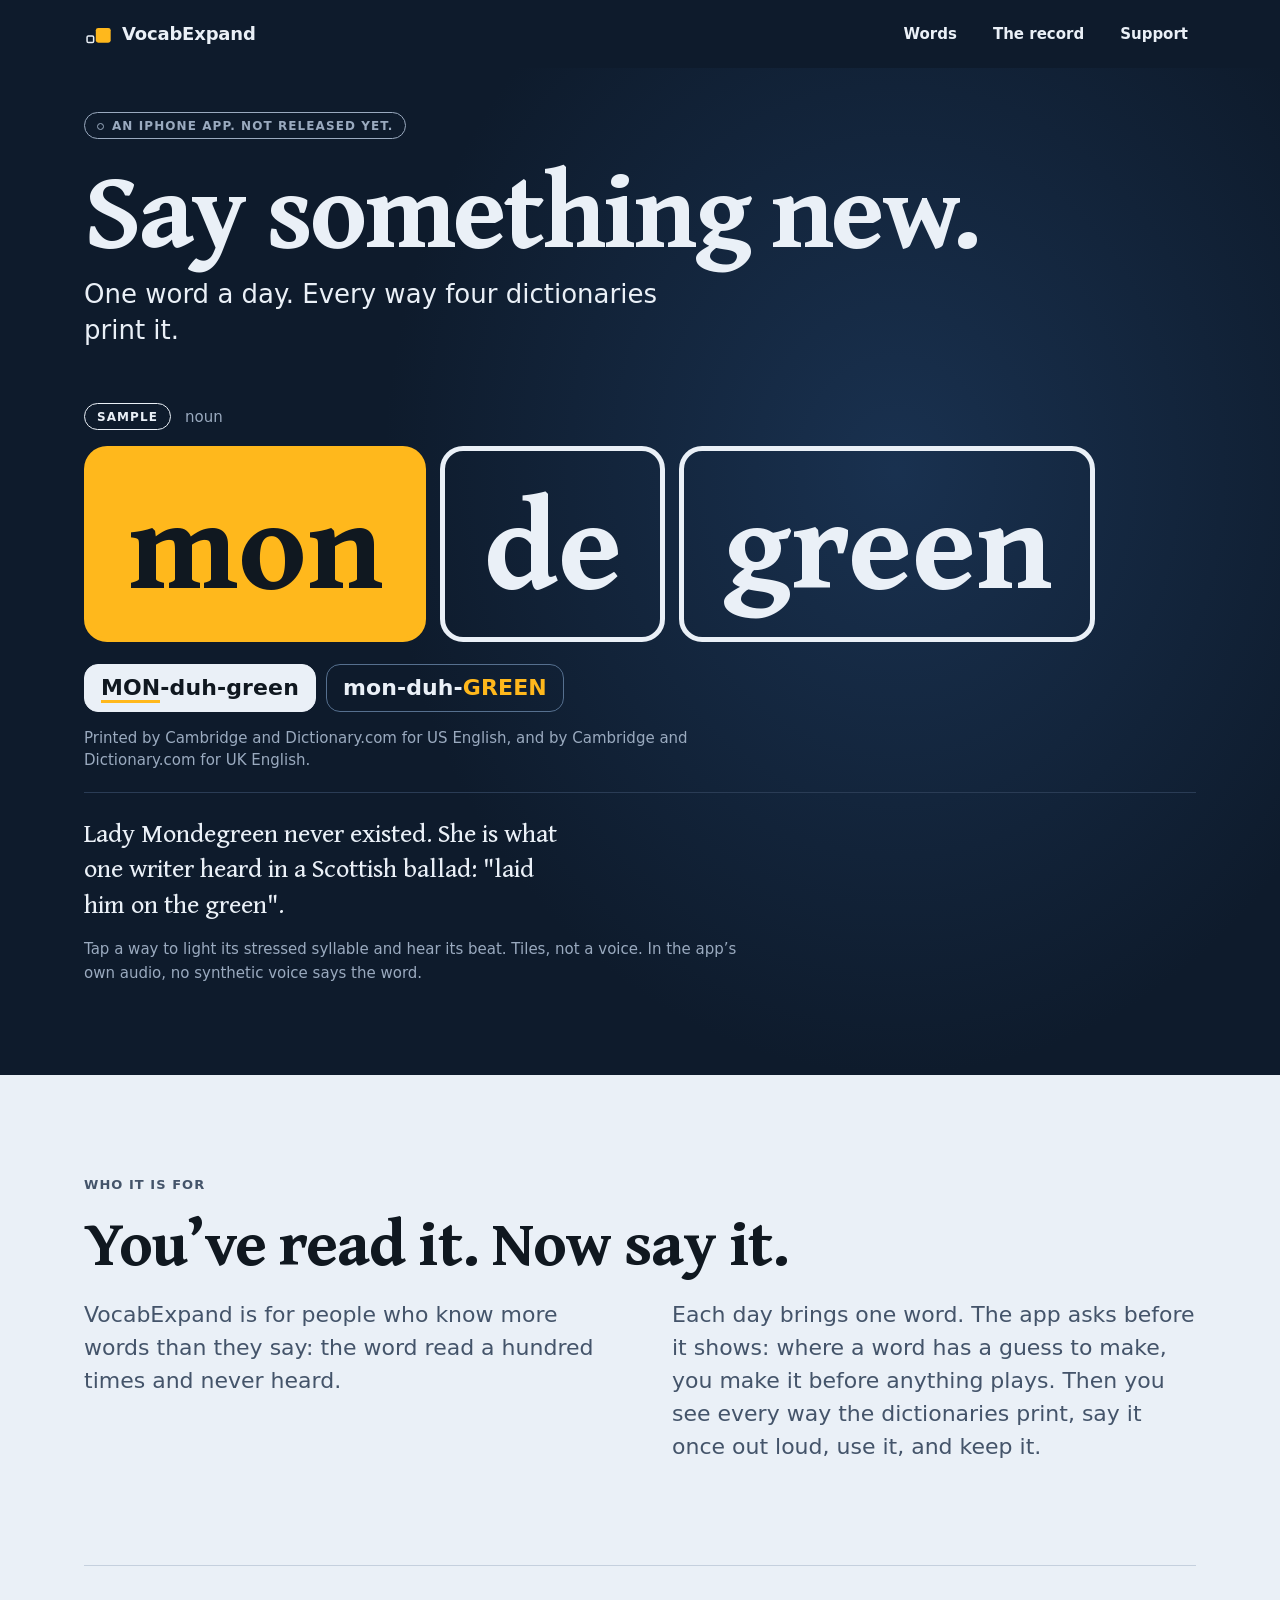
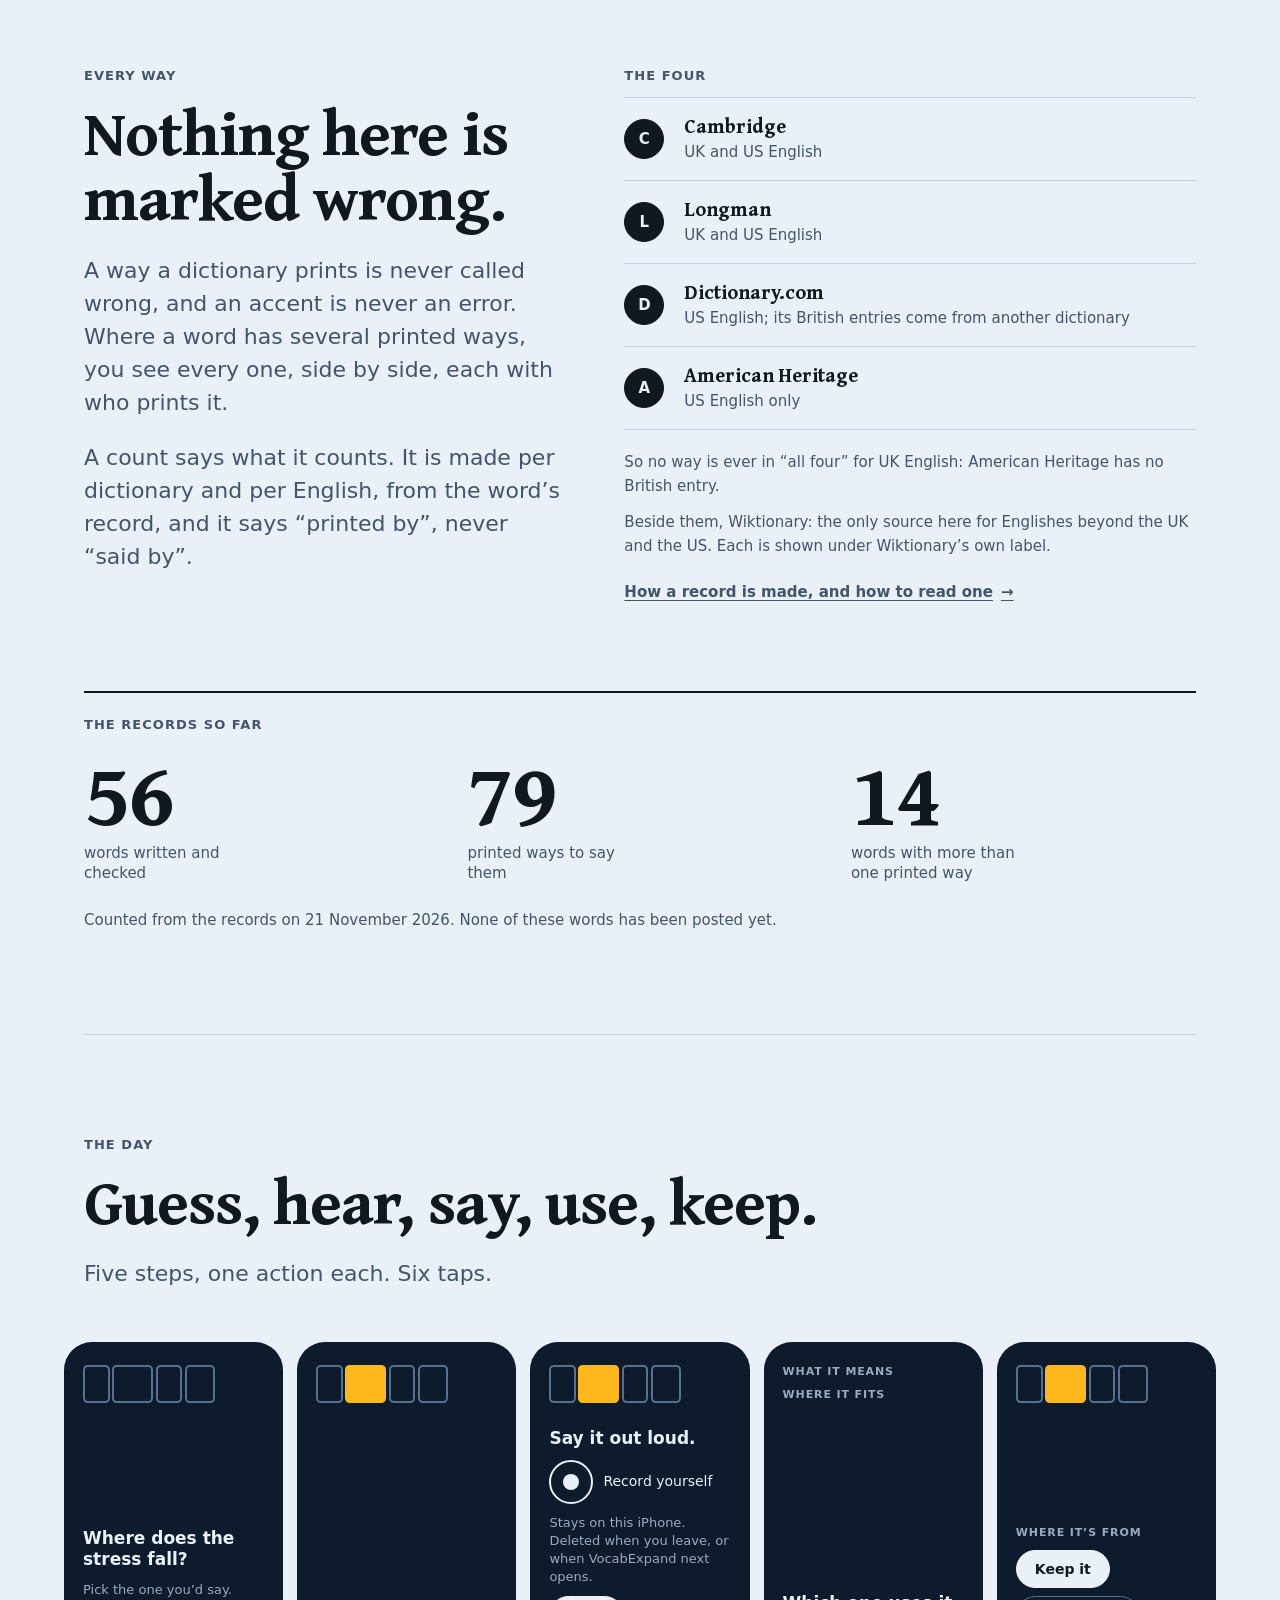
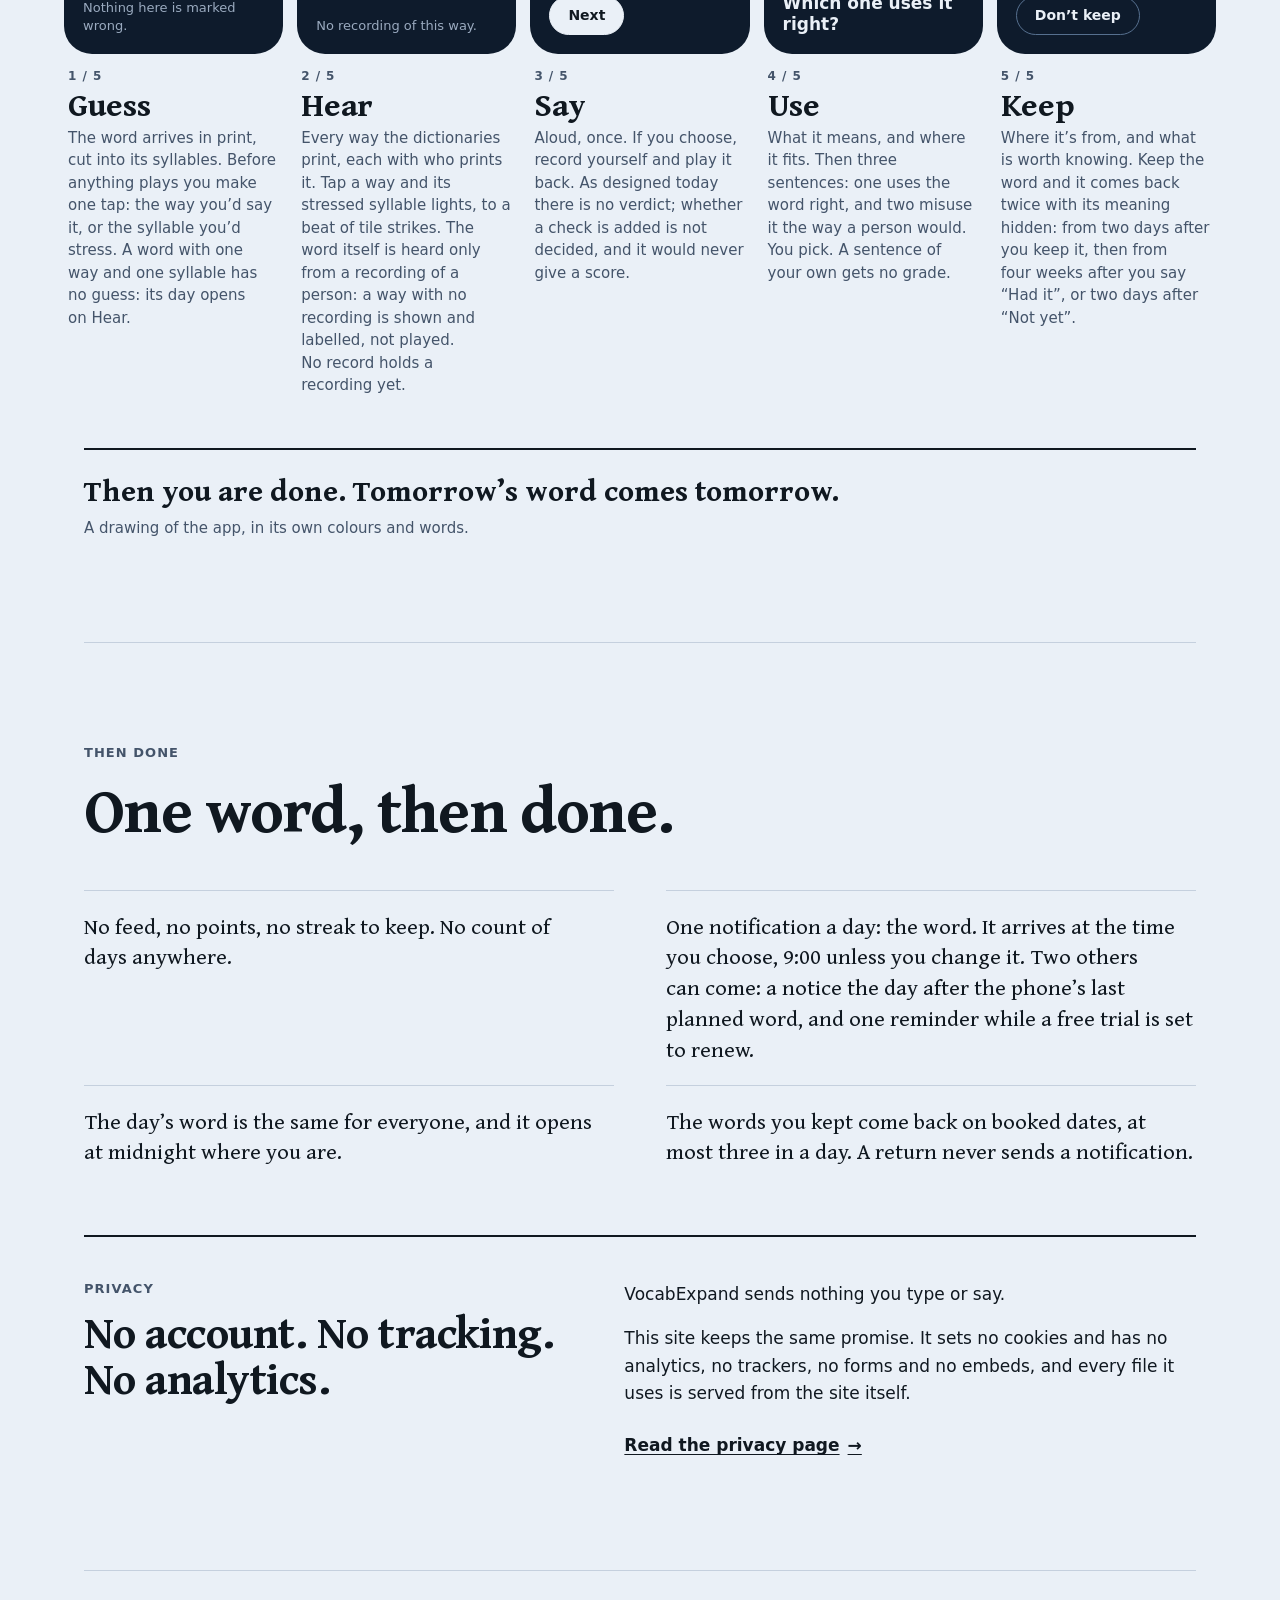
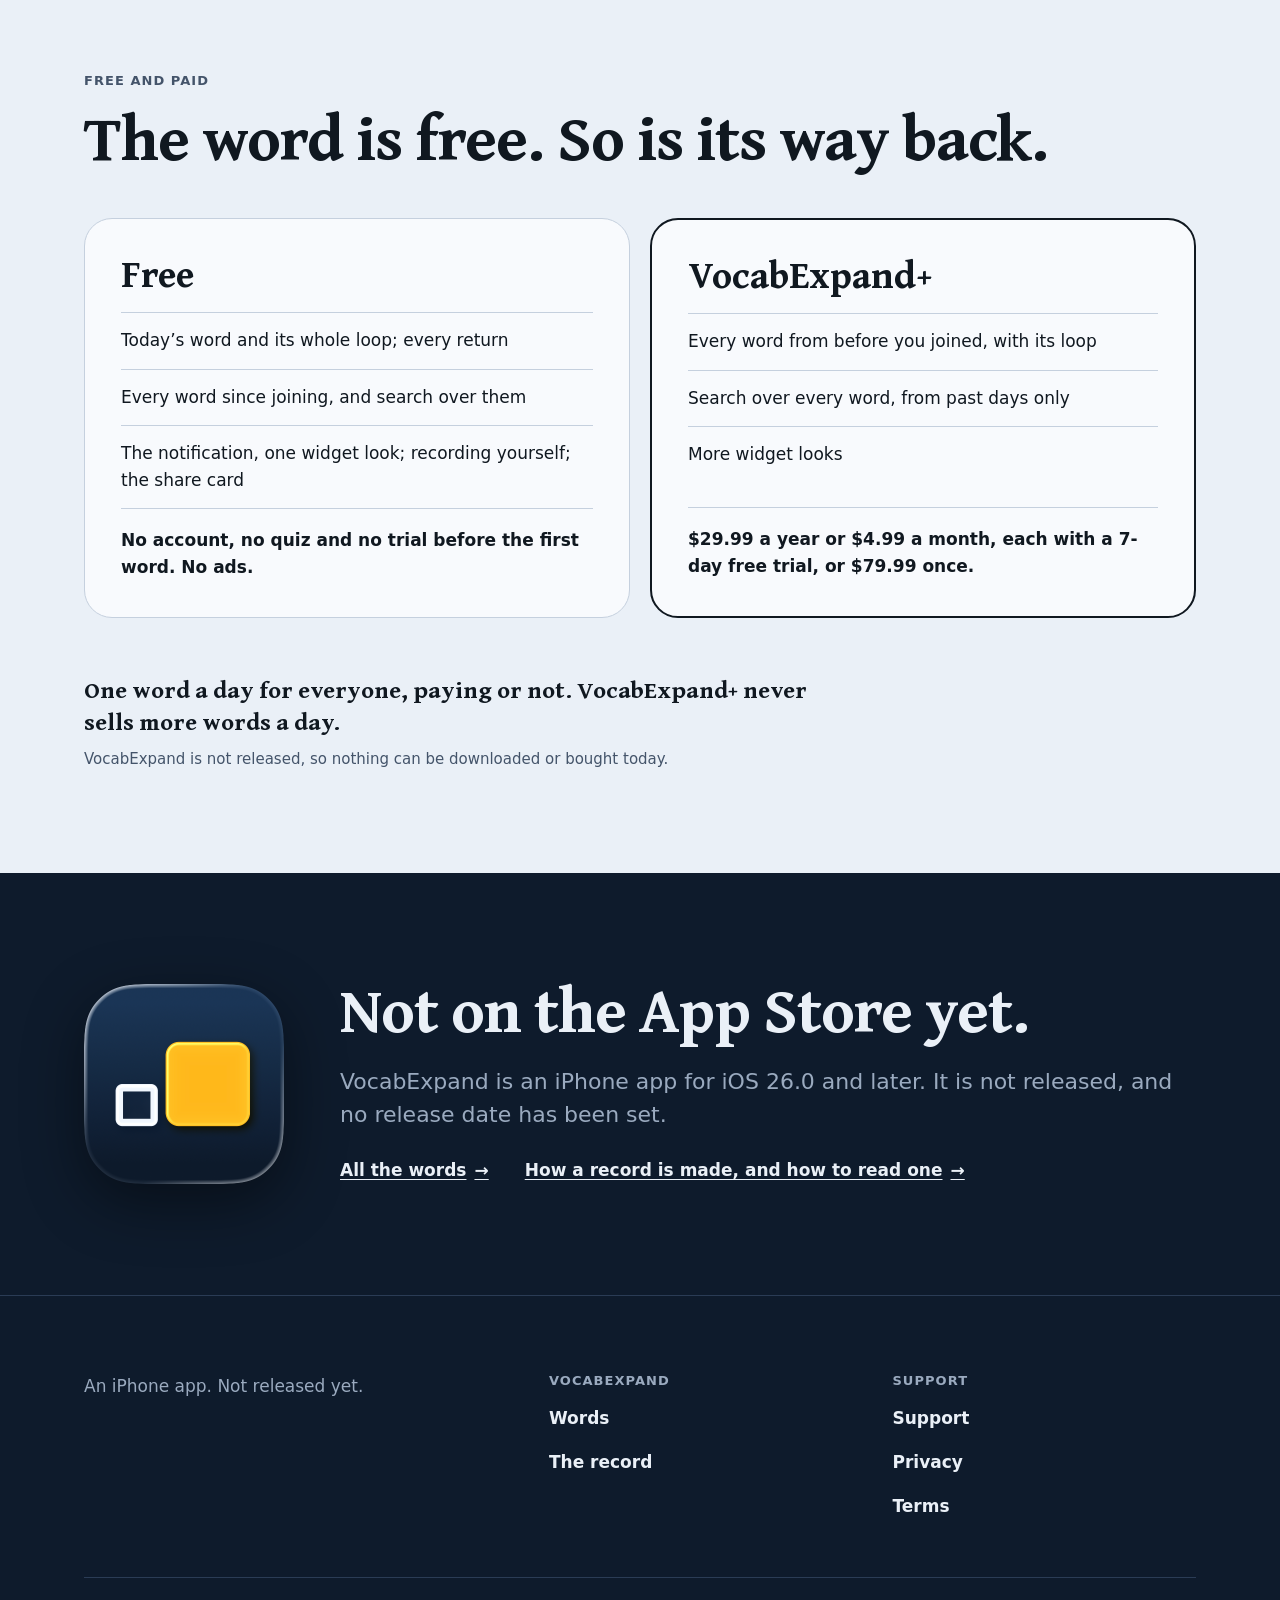
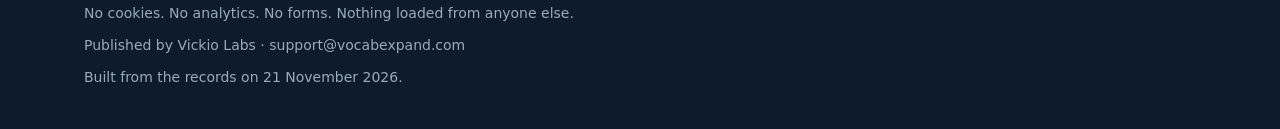
==== commit 33ee9a3b: "Home page: mondegreen in the hero, marked Sample (vocabulate 03ed58d, D-038)" ====
--- a/index.html
+++ b/index.html
@@ -18,7 +18,7 @@
 <body>
 <a class="skip" href="#main">Skip to the page</a>
 <header class="top stage"><div class="wrap"><a class="brand" href="index.html"><svg viewBox="0 0 64 64" aria-hidden="true"><rect x="7" y="36.5" width="15" height="15" rx="3" fill="none" stroke="currentColor" stroke-width="3.4"/><rect x="27" y="18" width="34" height="34" rx="5.6" fill="#FFB81C"/></svg><span>VocabExpand</span></a><nav class="nav" aria-label="Site"><a href="words/index.html">Words</a><a href="record.html">The record</a><a href="support.html">Support</a></nav></div></header>
-<main id="main"><section class="hero stage"><div class="wrap"><div class="hero-say"><p class="chip dot">An iPhone app. Not released yet.</p><h1 class="h1">Say something new.</h1><p class="lede">One word a day. Every way four dictionaries print it.</p></div><div class="perform has-lit"><p class="fit" style="--u:6.2"><span class="tiles" role="img" aria-label="A word of four syllables, the second one stressed"><span class="tile is-blank is-quiet" style="--i:0;--t:0ms;--lit-t:170ms;width:0.95em"></span><span class="tile is-blank is-lit" style="--i:1;--t:170ms;--lit-t:170ms;width:1.55em"></span><span class="tile is-blank is-quiet" style="--i:2;--t:400ms;--lit-t:170ms;width:0.8em"></span><span class="tile is-blank is-quiet" style="--i:3;--t:570ms;--lit-t:170ms;width:1.15em"></span></span></p><p class="empty">No word has been posted yet. The first one will stand here once it has been posted.</p></div></div></section><section class="band"><div class="wrap split solo"><div><p class="kicker">Who it is for</p><h2 class="h2"><span class="nb">You’ve read it.</span> <span class="nb">Now say it.</span></h2><div class="prose lede"><p>VocabExpand is for people who know more words than they say: the word read a hundred times and never heard.</p><p>Each day brings one word. The app asks before it shows: where a word has a guess to make, you make it before anything plays. Then you see every way the dictionaries print, say it once out loud, use it, and keep it.</p></div></div></div></section><section class="band every"><div class="wrap"><div class="split"><div><p class="kicker">Every way</p><h2 class="h2">Nothing here is marked wrong.</h2><div class="prose lede"><p>A way a dictionary prints is never called wrong, and an accent is never an error. Where a word has several printed ways, you see every one, side by side, each with who prints it.</p><p>A count says what it counts. It is made per dictionary and per English, from the word’s record, and it says “printed by”, never “said by”.</p></div></div><div class="reveal"><h3 class="kicker">The four</h3><ul class="four"><li><span class="pip on" aria-hidden="true">C</span><b>Cambridge</b><span>UK and US English</span></li><li><span class="pip on" aria-hidden="true">L</span><b>Longman</b><span>UK and US English</span></li><li><span class="pip on" aria-hidden="true">D</span><b>Dictionary.com</b><span>US English; its British entries come from another dictionary</span></li><li><span class="pip on" aria-hidden="true">A</span><b>American Heritage</b><span>US English only</span></li></ul><div class="aside"><p>So no way is ever in “all four” for UK English: American Heritage has no British entry.</p><p>Beside them, Wiktionary: the only source here for Englishes beyond the UK and the US. Each is shown under Wiktionary’s own label.</p><p><a class="more" href="record.html">How a record is made, and how to read one</a></p></div></div></div><div class="nums"><h3 class="kicker">The records so far</h3><ul><li><b>56</b><span>words written and checked</span></li><li><b>79</b><span>printed ways to say them</span></li><li><b>14</b><span>words with more than one printed way</span></li></ul><p class="note">Counted from the records on 21 November 2026. None of these words has been posted yet.</p></div></div></section><section class="band" id="day"><div class="wrap daywrap"><p class="kicker">The day</p><h2 class="h2">Guess, hear, say, use, keep.</h2><p class="lede">Five steps, one action each. Six taps.</p><ol class="steps"><li class="step reveal"><div class="frame"><div class="f-top"><p class="fit" style="--u:6.2"><span class="tiles" aria-hidden="true"><span class="tile is-blank is-quiet" style="--i:0;width:0.95em"></span><span class="tile is-blank is-quiet" style="--i:1;width:1.55em"></span><span class="tile is-blank is-quiet" style="--i:2;width:0.8em"></span><span class="tile is-blank is-quiet" style="--i:3;width:1.15em"></span></span></p></div><div class="f-desk"><p class="f-q">Where does the stress fall?</p><p class="f-hint">Pick the one you’d say. Nothing here is marked wrong.</p></div></div><div class="step-cap"><p class="step-n">1 / 5</p><h3>Guess</h3><p>The word arrives in print, cut into its syllables. Before anything plays you make one tap: the way you’d say it, or the syllable you’d stress. A word with one way and one syllable has no guess: its day opens on Hear.</p></div></li><li class="step reveal"><div class="frame"><div class="f-top"><p class="fit" style="--u:6.2"><span class="tiles" aria-hidden="true"><span class="tile is-blank is-quiet" style="--i:0;width:0.95em"></span><span class="tile is-blank is-lit" style="--i:1;width:1.55em"></span><span class="tile is-blank is-quiet" style="--i:2;width:0.8em"></span><span class="tile is-blank is-quiet" style="--i:3;width:1.15em"></span></span></p></div><div class="f-desk"><p class="f-foot">No recording of this way.</p></div></div><div class="step-cap"><p class="step-n">2 / 5</p><h3>Hear</h3><p>Every way the dictionaries print, each with who prints it. Tap a way and its stressed syllable lights, to a beat of tile strikes. The word itself is heard only from a recording of a person: a way with no recording is shown and labelled, not played. No record holds a recording yet.</p></div></li><li class="step reveal"><div class="frame"><div class="f-top"><p class="fit" style="--u:6.2"><span class="tiles" aria-hidden="true"><span class="tile is-blank is-quiet" style="--i:0;width:0.95em"></span><span class="tile is-blank is-lit" style="--i:1;width:1.55em"></span><span class="tile is-blank is-quiet" style="--i:2;width:0.8em"></span><span class="tile is-blank is-quiet" style="--i:3;width:1.15em"></span></span></p></div><div class="f-desk"><p class="f-q">Say it out loud.</p><p class="f-rec"><i></i><span>Record yourself</span></p><p class="f-foot">Stays on this iPhone. Deleted when you leave, or when VocabExpand next opens.</p><p class="f-btns"><span class="f-btn">Next</span></p></div></div><div class="step-cap"><p class="step-n">3 / 5</p><h3>Say</h3><p>Aloud, once. If you choose, record yourself and play it back. As designed today there is no verdict; whether a check is added is not decided, and it would never give a score.</p></div></li><li class="step reveal"><div class="frame"><div class="f-top"><p class="f-label">What it means</p><p class="f-label">Where it fits</p></div><div class="f-desk"><p class="f-q">Which one uses it right?</p></div></div><div class="step-cap"><p class="step-n">4 / 5</p><h3>Use</h3><p>What it means, and where it fits. Then three sentences: one uses the word right, and two misuse it the way a person would. You pick. A sentence of your own gets no grade.</p></div></li><li class="step reveal"><div class="frame"><div class="f-top"><p class="fit" style="--u:6.2"><span class="tiles" aria-hidden="true"><span class="tile is-blank is-quiet" style="--i:0;width:0.95em"></span><span class="tile is-blank is-lit" style="--i:1;width:1.55em"></span><span class="tile is-blank is-quiet" style="--i:2;width:0.8em"></span><span class="tile is-blank is-quiet" style="--i:3;width:1.15em"></span></span></p></div><div class="f-desk"><p class="f-label">Where it’s from</p><p class="f-btns"><span class="f-btn">Keep it</span><span class="f-btn two">Don’t keep</span></p></div></div><div class="step-cap"><p class="step-n">5 / 5</p><h3>Keep</h3><p>Where it’s from, and what is worth knowing. Keep the word and it comes back twice with its meaning hidden: from two days after you keep it, then from four weeks after you say “Had it”, or two days after “Not yet”.</p></div></li></ol><div class="day-foot"><p class="end">Then you are done. Tomorrow’s word comes tomorrow.</p><p class="note">A drawing of the app, in its own colours and words.</p></div></div></section><section class="band"><div class="wrap"><div class="calm-head"><div><p class="kicker">Then done</p><h2 class="h2">One word, then done.</h2></div></div><div class="calm-grid"><p>No feed, no points, no streak to keep. No count of days anywhere.</p><p>One notification a day: the word. It arrives at the time you choose, 9:00 unless you change it. Two others can come: a notice the day after the phone’s last planned word, and one reminder while a free trial is set to renew.</p><p>The day’s word is the same for everyone, and it opens at midnight where you are.</p><p>The words you kept come back on booked dates, at most three in a day. A return never sends a notification.</p></div><div class="privrow split"><div><p class="kicker">Privacy</p><h3 class="h3big"><span class="nb">No account.</span> <span class="nb">No tracking.</span> <span class="nb">No analytics.</span></h3></div><div class="prose"><p>VocabExpand sends nothing you type or say.</p><p>This site keeps the same promise. It sets no cookies and has no analytics, no trackers, no forms and no embeds, and every file it uses is served from the site itself.</p><p><a class="more" href="privacy.html">Read the privacy page</a></p></div></div></div></section><section class="band" id="price"><div class="wrap"><p class="kicker">Free and paid</p><h2 class="h2"><span class="nb">The word is free.</span> <span class="nb-w">So is its way back.</span></h2><div class="plans"><div class="plan reveal"><h3>Free</h3><ul><li>Today’s word and its whole loop; every return</li><li>Every word since joining, and search over them</li><li>The notification, one widget look; recording yourself; the share card</li></ul><p class="price">No account, no quiz and no trial before the first word. No ads.</p></div><div class="plan plus reveal"><h3>VocabExpand+</h3><ul><li>Every word from before you joined, with its loop</li><li>Search over every word, from past days only</li><li>More widget looks</li></ul><p class="price">$29.99 a year or $4.99 a month, each with a 7-day free trial, or $79.99 once.</p></div></div><div class="free-notes"><p class="big">One word a day for everyone, paying or not. VocabExpand+ never sells more words a day.</p><p class="note">VocabExpand is not released, so nothing can be downloaded or bought today.</p></div></div></section><section class="band stage endcard"><div class="wrap"><img src="assets/app-icon.png" alt="" width="200" height="200"><div><h2 class="h2">Not on the App Store yet.</h2><p class="lede">VocabExpand is an iPhone app for iOS 26.0 and later. It is not released, and no release date has been set.</p><p class="end-links"><a class="more" href="words/index.html">All the words</a><a class="more" href="record.html">How a record is made, and how to read one</a></p></div></div></section></main>
+<main id="main"><section class="hero stage"><div class="wrap"><div class="hero-say"><p class="chip dot">An iPhone app. Not released yet.</p><h1 class="h1">Say something new.</h1><p class="lede">One word a day. Every way four dictionaries print it.</p></div><div class="perform has-lit"><p class="perf-top"><span class="chip">Sample</span><span class="pos">noun</span></p><p class="fit" style="--u:8.54;--n:3"><span class="vh">mondegreen</span><span class="tiles" id="hero-tiles" aria-hidden="true"><span class="tile is-lit" style="--i:0;--t:0ms;--lit-t:0ms">mon</span><span class="tile is-quiet" style="--i:1;--t:230ms;--lit-t:0ms">de</span><span class="tile is-quiet" style="--i:2;--t:400ms;--lit-t:0ms">green</span></span></p><ul class="hero-ways"><li class="hway is-on" data-way data-say="MON-duh-green" data-stress="1" data-tiles="#hero-tiles" data-out="#hero-printed" data-printed="Printed by Cambridge and Dictionary.com for US English, and by Cambridge and Dictionary.com for UK English." data-hint="hero-hint"><span class="say"><span class="syl st">MON</span>-<span class="syl">duh</span>-<span class="syl">green</span></span></li><li class="hway" data-way data-say="mon-duh-GREEN" data-stress="3" data-tiles="#hero-tiles" data-out="#hero-printed" data-printed="Printed by American Heritage for US English, and by none of the four for UK English." data-hint="hero-hint"><span class="say"><span class="syl">mon</span>-<span class="syl">duh</span>-<span class="syl st">GREEN</span></span></li></ul><p class="printed js-only" id="hero-printed" aria-live="polite">Printed by Cambridge and Dictionary.com for US English, and by Cambridge and Dictionary.com for UK English.</p><div class="perf-foot"><p class="hook">Lady Mondegreen never existed. She is what one writer heard in a Scottish ballad: &quot;laid him on the green&quot;.</p></div><p class="note js-only" id="hero-hint">Tap a way to light its stressed syllable and hear its beat. Tiles, not a voice. In the app’s own audio, no synthetic voice says the word.</p></div></div></section><section class="band"><div class="wrap split solo"><div><p class="kicker">Who it is for</p><h2 class="h2"><span class="nb">You’ve read it.</span> <span class="nb">Now say it.</span></h2><div class="prose lede"><p>VocabExpand is for people who know more words than they say: the word read a hundred times and never heard.</p><p>Each day brings one word. The app asks before it shows: where a word has a guess to make, you make it before anything plays. Then you see every way the dictionaries print, say it once out loud, use it, and keep it.</p></div></div></div></section><section class="band every"><div class="wrap"><div class="split"><div><p class="kicker">Every way</p><h2 class="h2">Nothing here is marked wrong.</h2><div class="prose lede"><p>A way a dictionary prints is never called wrong, and an accent is never an error. Where a word has several printed ways, you see every one, side by side, each with who prints it.</p><p>A count says what it counts. It is made per dictionary and per English, from the word’s record, and it says “printed by”, never “said by”.</p></div></div><div class="reveal"><h3 class="kicker">The four</h3><ul class="four"><li><span class="pip on" aria-hidden="true">C</span><b>Cambridge</b><span>UK and US English</span></li><li><span class="pip on" aria-hidden="true">L</span><b>Longman</b><span>UK and US English</span></li><li><span class="pip on" aria-hidden="true">D</span><b>Dictionary.com</b><span>US English; its British entries come from another dictionary</span></li><li><span class="pip on" aria-hidden="true">A</span><b>American Heritage</b><span>US English only</span></li></ul><div class="aside"><p>So no way is ever in “all four” for UK English: American Heritage has no British entry.</p><p>Beside them, Wiktionary: the only source here for Englishes beyond the UK and the US. Each is shown under Wiktionary’s own label.</p><p><a class="more" href="record.html">How a record is made, and how to read one</a></p></div></div></div><div class="nums"><h3 class="kicker">The records so far</h3><ul><li><b>56</b><span>words written and checked</span></li><li><b>79</b><span>printed ways to say them</span></li><li><b>14</b><span>words with more than one printed way</span></li></ul><p class="note">Counted from the records on 21 November 2026. None of these words has been posted yet.</p></div></div></section><section class="band" id="day"><div class="wrap daywrap"><p class="kicker">The day</p><h2 class="h2">Guess, hear, say, use, keep.</h2><p class="lede">Five steps, one action each. Six taps.</p><ol class="steps"><li class="step reveal"><div class="frame"><div class="f-top"><p class="fit" style="--u:6.2"><span class="tiles" aria-hidden="true"><span class="tile is-blank is-quiet" style="--i:0;width:0.95em"></span><span class="tile is-blank is-quiet" style="--i:1;width:1.55em"></span><span class="tile is-blank is-quiet" style="--i:2;width:0.8em"></span><span class="tile is-blank is-quiet" style="--i:3;width:1.15em"></span></span></p></div><div class="f-desk"><p class="f-q">Where does the stress fall?</p><p class="f-hint">Pick the one you’d say. Nothing here is marked wrong.</p></div></div><div class="step-cap"><p class="step-n">1 / 5</p><h3>Guess</h3><p>The word arrives in print, cut into its syllables. Before anything plays you make one tap: the way you’d say it, or the syllable you’d stress. A word with one way and one syllable has no guess: its day opens on Hear.</p></div></li><li class="step reveal"><div class="frame"><div class="f-top"><p class="fit" style="--u:6.2"><span class="tiles" aria-hidden="true"><span class="tile is-blank is-quiet" style="--i:0;width:0.95em"></span><span class="tile is-blank is-lit" style="--i:1;width:1.55em"></span><span class="tile is-blank is-quiet" style="--i:2;width:0.8em"></span><span class="tile is-blank is-quiet" style="--i:3;width:1.15em"></span></span></p></div><div class="f-desk"><p class="f-foot">No recording of this way.</p></div></div><div class="step-cap"><p class="step-n">2 / 5</p><h3>Hear</h3><p>Every way the dictionaries print, each with who prints it. Tap a way and its stressed syllable lights, to a beat of tile strikes. The word itself is heard only from a recording of a person: a way with no recording is shown and labelled, not played. No record holds a recording yet.</p></div></li><li class="step reveal"><div class="frame"><div class="f-top"><p class="fit" style="--u:6.2"><span class="tiles" aria-hidden="true"><span class="tile is-blank is-quiet" style="--i:0;width:0.95em"></span><span class="tile is-blank is-lit" style="--i:1;width:1.55em"></span><span class="tile is-blank is-quiet" style="--i:2;width:0.8em"></span><span class="tile is-blank is-quiet" style="--i:3;width:1.15em"></span></span></p></div><div class="f-desk"><p class="f-q">Say it out loud.</p><p class="f-rec"><i></i><span>Record yourself</span></p><p class="f-foot">Stays on this iPhone. Deleted when you leave, or when VocabExpand next opens.</p><p class="f-btns"><span class="f-btn">Next</span></p></div></div><div class="step-cap"><p class="step-n">3 / 5</p><h3>Say</h3><p>Aloud, once. If you choose, record yourself and play it back. As designed today there is no verdict; whether a check is added is not decided, and it would never give a score.</p></div></li><li class="step reveal"><div class="frame"><div class="f-top"><p class="f-label">What it means</p><p class="f-label">Where it fits</p></div><div class="f-desk"><p class="f-q">Which one uses it right?</p></div></div><div class="step-cap"><p class="step-n">4 / 5</p><h3>Use</h3><p>What it means, and where it fits. Then three sentences: one uses the word right, and two misuse it the way a person would. You pick. A sentence of your own gets no grade.</p></div></li><li class="step reveal"><div class="frame"><div class="f-top"><p class="fit" style="--u:6.2"><span class="tiles" aria-hidden="true"><span class="tile is-blank is-quiet" style="--i:0;width:0.95em"></span><span class="tile is-blank is-lit" style="--i:1;width:1.55em"></span><span class="tile is-blank is-quiet" style="--i:2;width:0.8em"></span><span class="tile is-blank is-quiet" style="--i:3;width:1.15em"></span></span></p></div><div class="f-desk"><p class="f-label">Where it’s from</p><p class="f-btns"><span class="f-btn">Keep it</span><span class="f-btn two">Don’t keep</span></p></div></div><div class="step-cap"><p class="step-n">5 / 5</p><h3>Keep</h3><p>Where it’s from, and what is worth knowing. Keep the word and it comes back twice with its meaning hidden: from two days after you keep it, then from four weeks after you say “Had it”, or two days after “Not yet”.</p></div></li></ol><div class="day-foot"><p class="end">Then you are done. Tomorrow’s word comes tomorrow.</p><p class="note">A drawing of the app, in its own colours and words.</p></div></div></section><section class="band"><div class="wrap"><div class="calm-head"><div><p class="kicker">Then done</p><h2 class="h2">One word, then done.</h2></div></div><div class="calm-grid"><p>No feed, no points, no streak to keep. No count of days anywhere.</p><p>One notification a day: the word. It arrives at the time you choose, 9:00 unless you change it. Two others can come: a notice the day after the phone’s last planned word, and one reminder while a free trial is set to renew.</p><p>The day’s word is the same for everyone, and it opens at midnight where you are.</p><p>The words you kept come back on booked dates, at most three in a day. A return never sends a notification.</p></div><div class="privrow split"><div><p class="kicker">Privacy</p><h3 class="h3big"><span class="nb">No account.</span> <span class="nb">No tracking.</span> <span class="nb">No analytics.</span></h3></div><div class="prose"><p>VocabExpand sends nothing you type or say.</p><p>This site keeps the same promise. It sets no cookies and has no analytics, no trackers, no forms and no embeds, and every file it uses is served from the site itself.</p><p><a class="more" href="privacy.html">Read the privacy page</a></p></div></div></div></section><section class="band" id="price"><div class="wrap"><p class="kicker">Free and paid</p><h2 class="h2"><span class="nb">The word is free.</span> <span class="nb-w">So is its way back.</span></h2><div class="plans"><div class="plan reveal"><h3>Free</h3><ul><li>Today’s word and its whole loop; every return</li><li>Every word since joining, and search over them</li><li>The notification, one widget look; recording yourself; the share card</li></ul><p class="price">No account, no quiz and no trial before the first word. No ads.</p></div><div class="plan plus reveal"><h3>VocabExpand+</h3><ul><li>Every word from before you joined, with its loop</li><li>Search over every word, from past days only</li><li>More widget looks</li></ul><p class="price">$29.99 a year or $4.99 a month, each with a 7-day free trial, or $79.99 once.</p></div></div><div class="free-notes"><p class="big">One word a day for everyone, paying or not. VocabExpand+ never sells more words a day.</p><p class="note">VocabExpand is not released, so nothing can be downloaded or bought today.</p></div></div></section><section class="band stage endcard"><div class="wrap"><img src="assets/app-icon.png" alt="" width="200" height="200"><div><h2 class="h2">Not on the App Store yet.</h2><p class="lede">VocabExpand is an iPhone app for iOS 26.0 and later. It is not released, and no release date has been set.</p><p class="end-links"><a class="more" href="words/index.html">All the words</a><a class="more" href="record.html">How a record is made, and how to read one</a></p></div></div></section></main>
 <footer class="foot stage"><div class="wrap"><div class="foot-grid">
 <div><p class="foot-status">An iPhone app. Not released yet.</p></div>
 <nav aria-label="The words"><h2>VocabExpand</h2><ul><li><a href="words/index.html">Words</a></li><li><a href="record.html">The record</a></li></ul></nav>
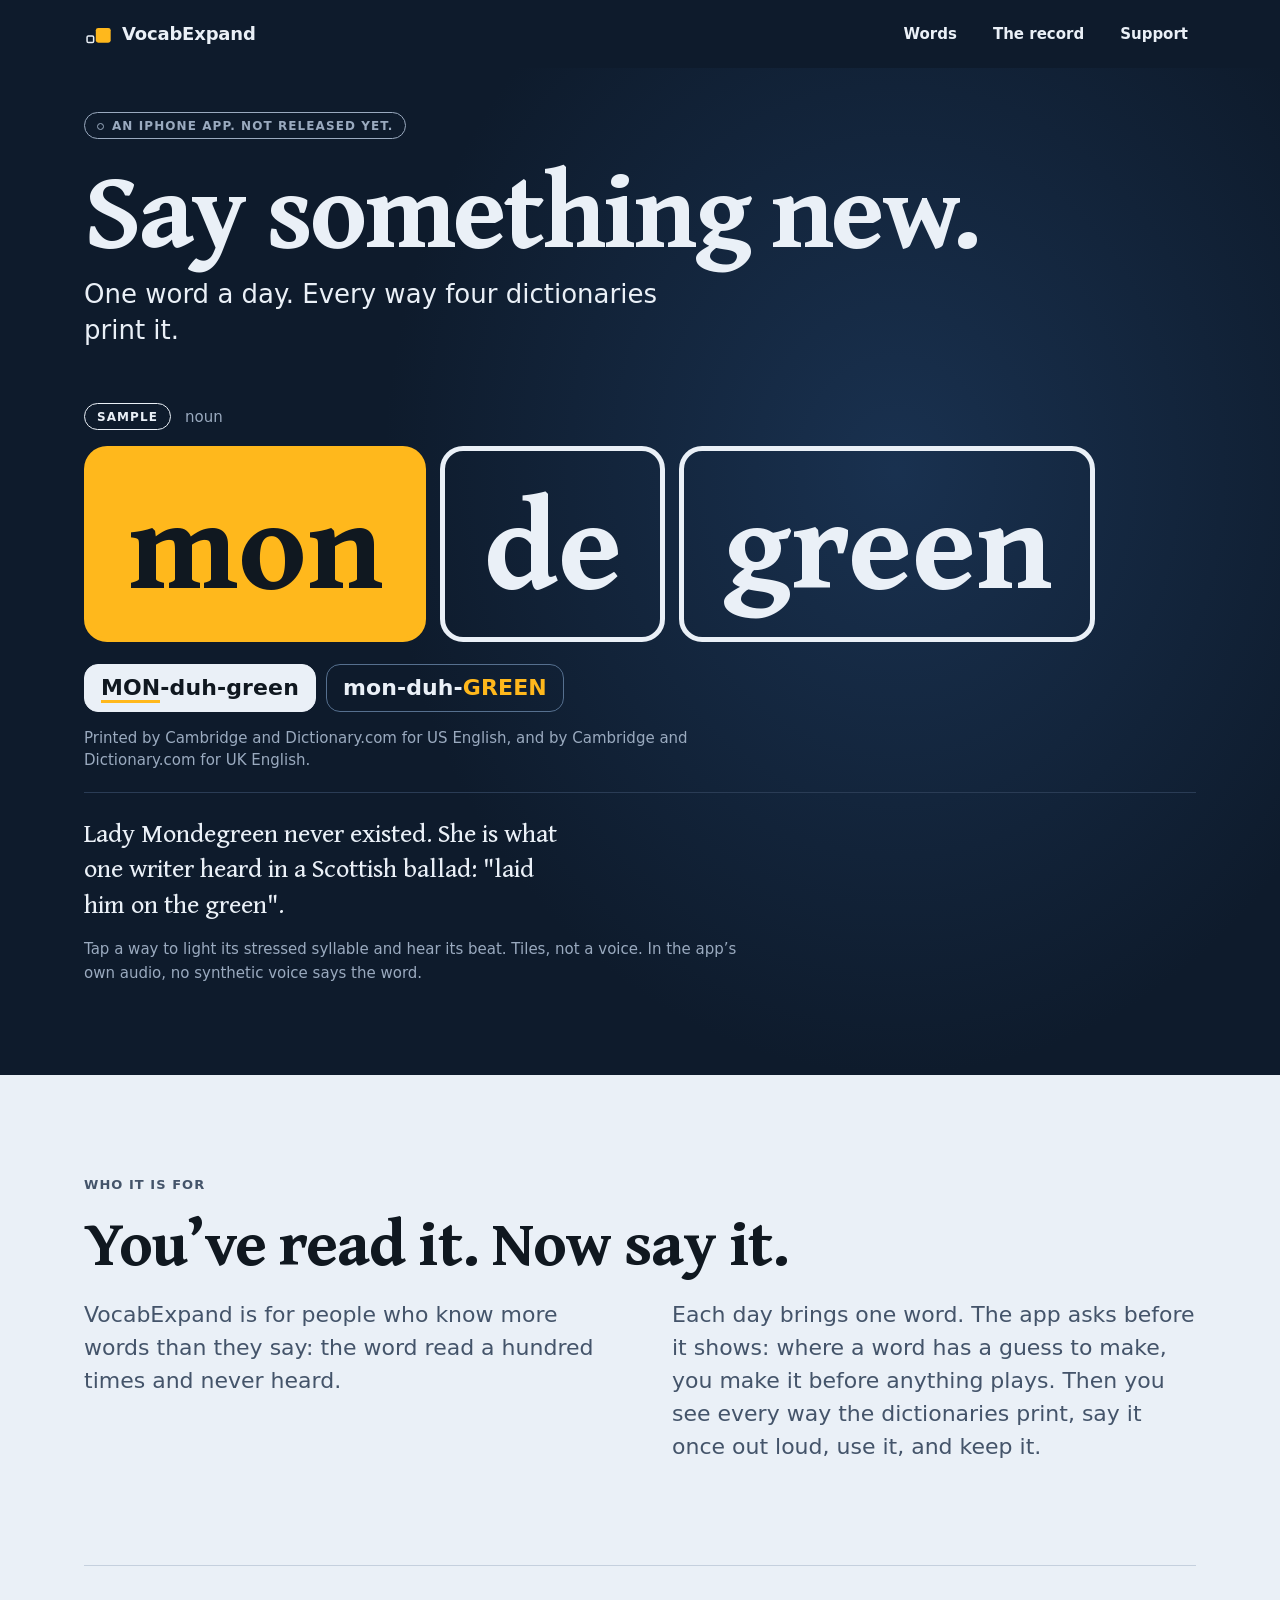
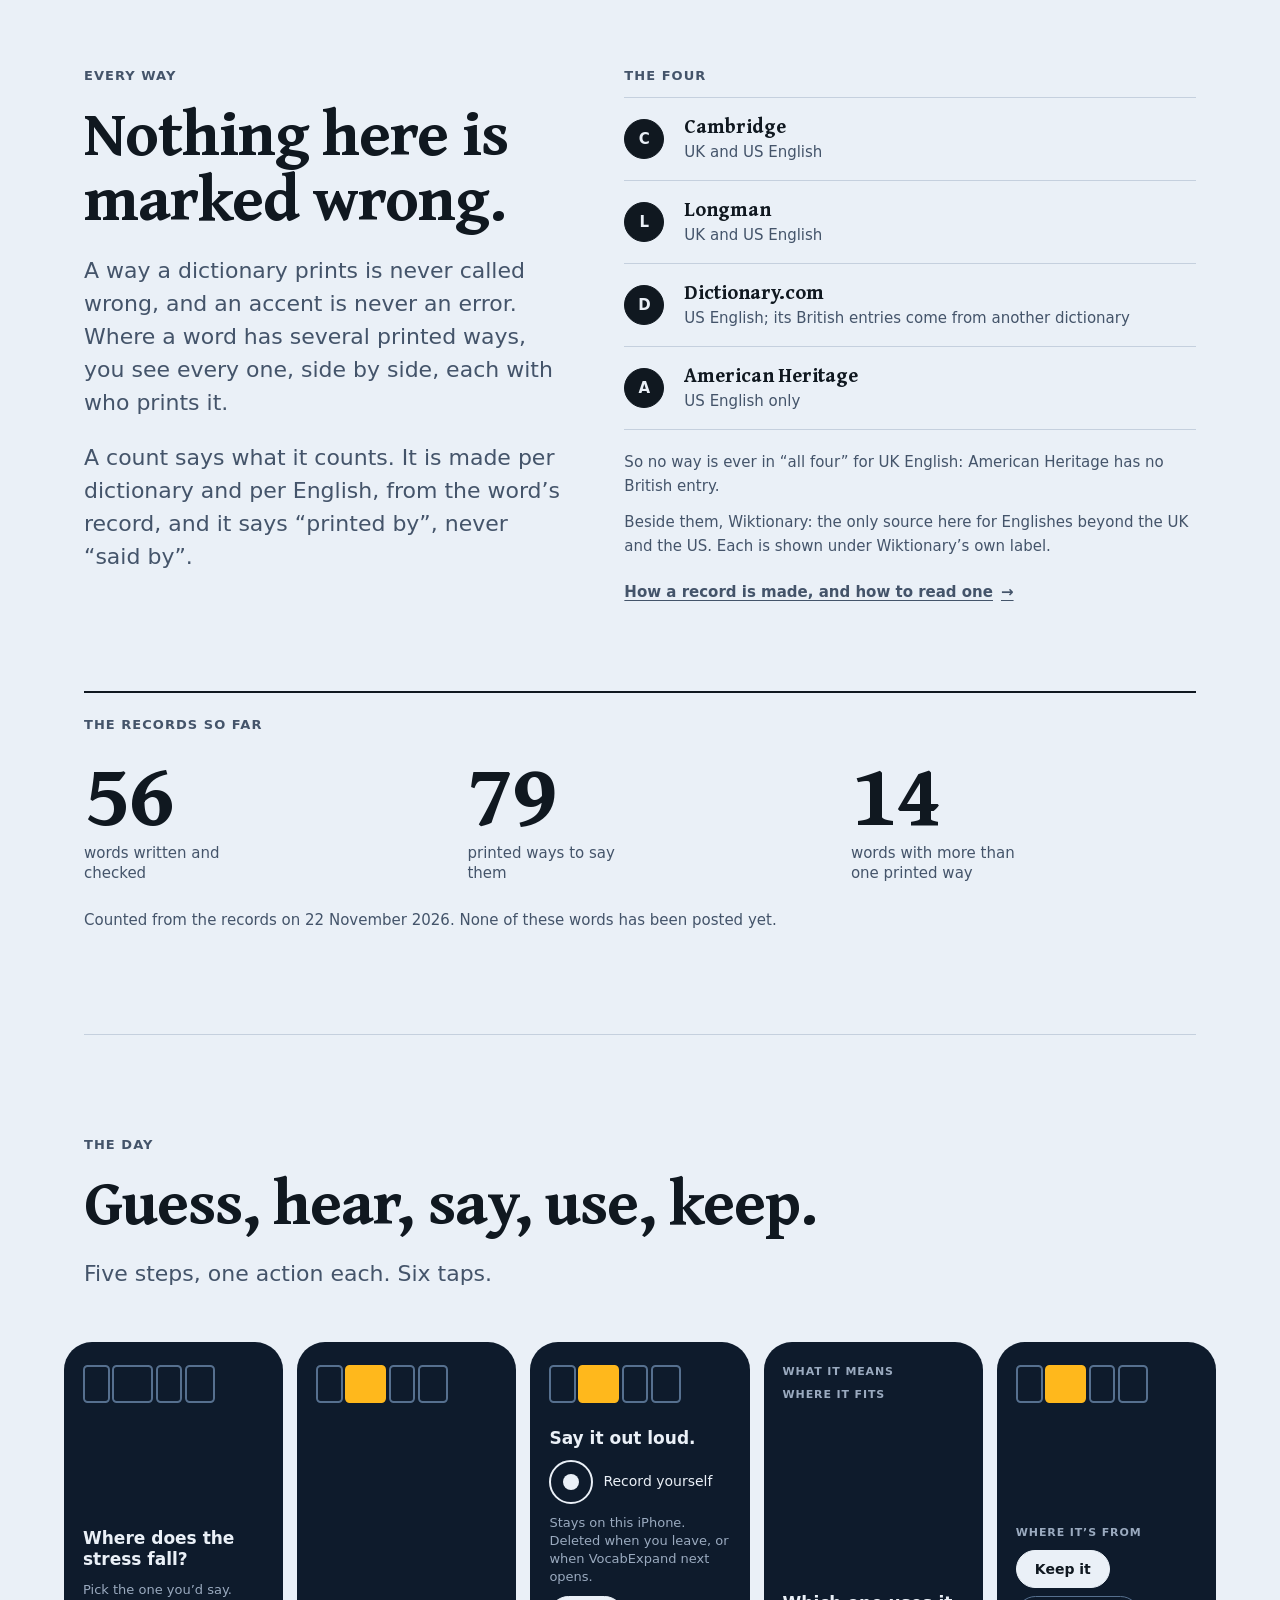
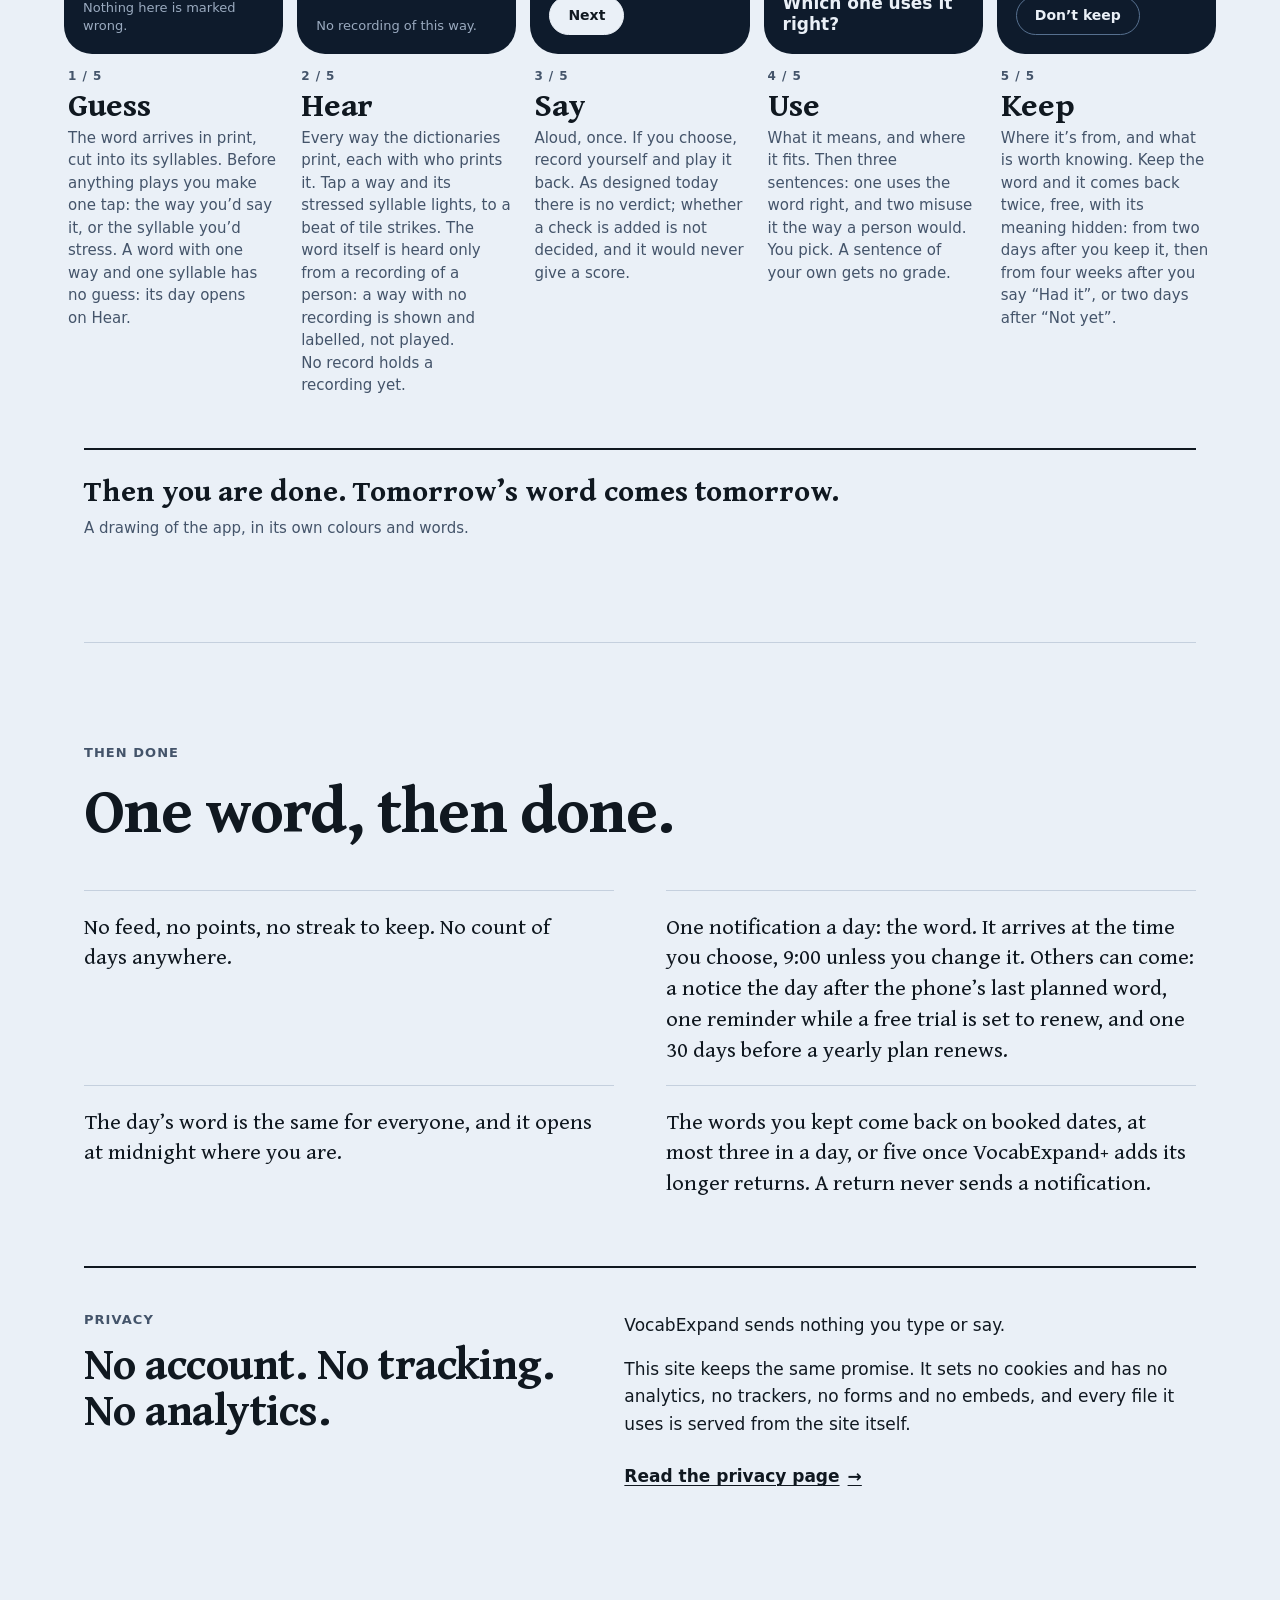
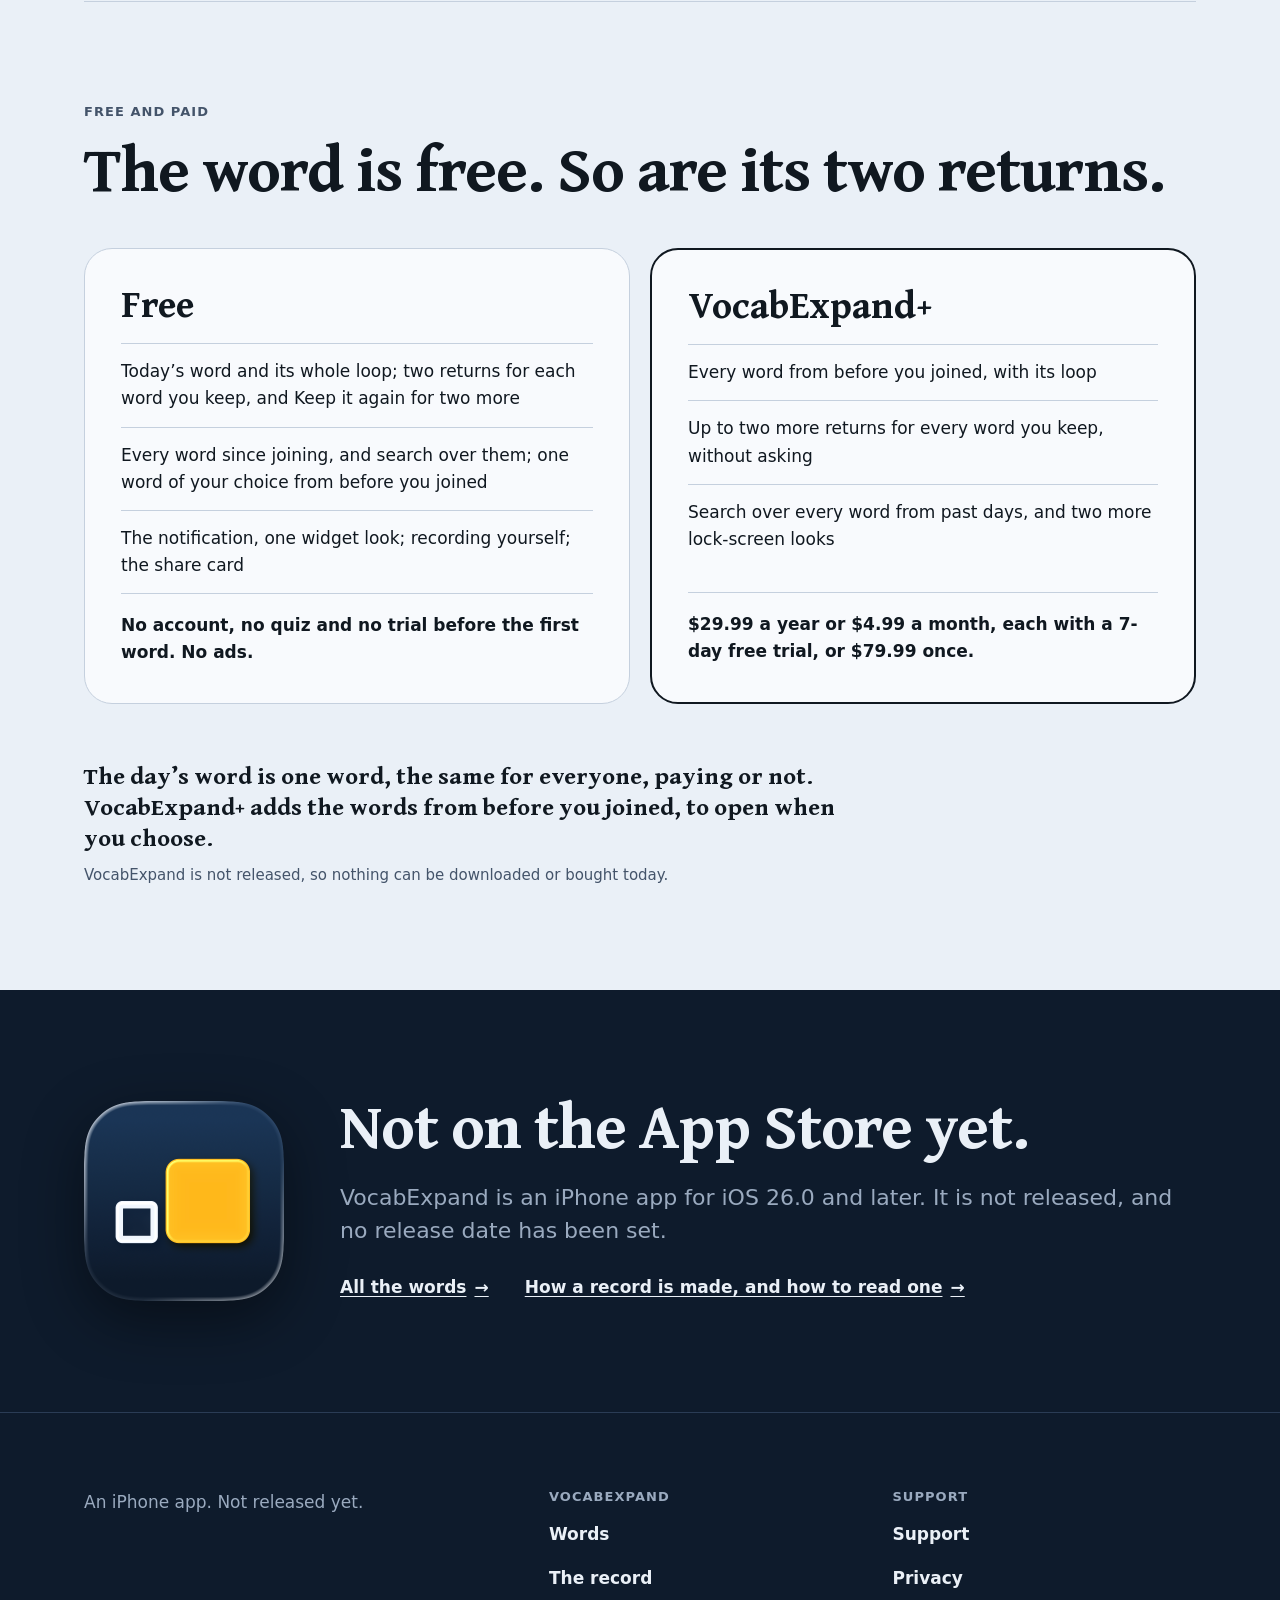
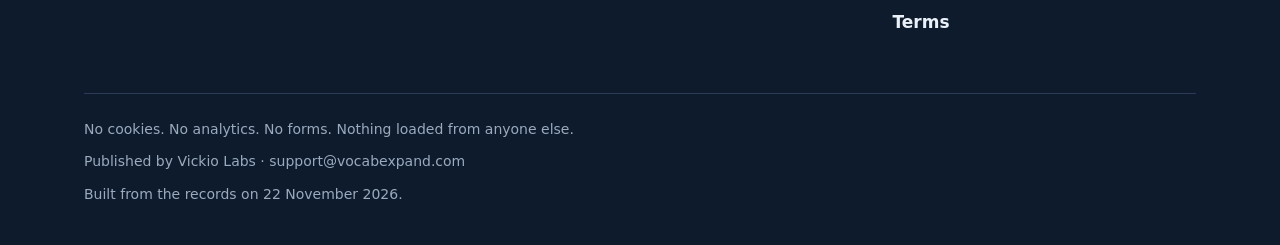
==== commit 533eabd8: "Terms, home, support and privacy pages: the paid tier as decided (vocabulate 0b55bb9, D-041, D-042)" ====
--- a/index.html
+++ b/index.html
@@ -18,11 +18,11 @@
 <body>
 <a class="skip" href="#main">Skip to the page</a>
 <header class="top stage"><div class="wrap"><a class="brand" href="index.html"><svg viewBox="0 0 64 64" aria-hidden="true"><rect x="7" y="36.5" width="15" height="15" rx="3" fill="none" stroke="currentColor" stroke-width="3.4"/><rect x="27" y="18" width="34" height="34" rx="5.6" fill="#FFB81C"/></svg><span>VocabExpand</span></a><nav class="nav" aria-label="Site"><a href="words/index.html">Words</a><a href="record.html">The record</a><a href="support.html">Support</a></nav></div></header>
-<main id="main"><section class="hero stage"><div class="wrap"><div class="hero-say"><p class="chip dot">An iPhone app. Not released yet.</p><h1 class="h1">Say something new.</h1><p class="lede">One word a day. Every way four dictionaries print it.</p></div><div class="perform has-lit"><p class="perf-top"><span class="chip">Sample</span><span class="pos">noun</span></p><p class="fit" style="--u:8.54;--n:3"><span class="vh">mondegreen</span><span class="tiles" id="hero-tiles" aria-hidden="true"><span class="tile is-lit" style="--i:0;--t:0ms;--lit-t:0ms">mon</span><span class="tile is-quiet" style="--i:1;--t:230ms;--lit-t:0ms">de</span><span class="tile is-quiet" style="--i:2;--t:400ms;--lit-t:0ms">green</span></span></p><ul class="hero-ways"><li class="hway is-on" data-way data-say="MON-duh-green" data-stress="1" data-tiles="#hero-tiles" data-out="#hero-printed" data-printed="Printed by Cambridge and Dictionary.com for US English, and by Cambridge and Dictionary.com for UK English." data-hint="hero-hint"><span class="say"><span class="syl st">MON</span>-<span class="syl">duh</span>-<span class="syl">green</span></span></li><li class="hway" data-way data-say="mon-duh-GREEN" data-stress="3" data-tiles="#hero-tiles" data-out="#hero-printed" data-printed="Printed by American Heritage for US English, and by none of the four for UK English." data-hint="hero-hint"><span class="say"><span class="syl">mon</span>-<span class="syl">duh</span>-<span class="syl st">GREEN</span></span></li></ul><p class="printed js-only" id="hero-printed" aria-live="polite">Printed by Cambridge and Dictionary.com for US English, and by Cambridge and Dictionary.com for UK English.</p><div class="perf-foot"><p class="hook">Lady Mondegreen never existed. She is what one writer heard in a Scottish ballad: &quot;laid him on the green&quot;.</p></div><p class="note js-only" id="hero-hint">Tap a way to light its stressed syllable and hear its beat. Tiles, not a voice. In the app’s own audio, no synthetic voice says the word.</p></div></div></section><section class="band"><div class="wrap split solo"><div><p class="kicker">Who it is for</p><h2 class="h2"><span class="nb">You’ve read it.</span> <span class="nb">Now say it.</span></h2><div class="prose lede"><p>VocabExpand is for people who know more words than they say: the word read a hundred times and never heard.</p><p>Each day brings one word. The app asks before it shows: where a word has a guess to make, you make it before anything plays. Then you see every way the dictionaries print, say it once out loud, use it, and keep it.</p></div></div></div></section><section class="band every"><div class="wrap"><div class="split"><div><p class="kicker">Every way</p><h2 class="h2">Nothing here is marked wrong.</h2><div class="prose lede"><p>A way a dictionary prints is never called wrong, and an accent is never an error. Where a word has several printed ways, you see every one, side by side, each with who prints it.</p><p>A count says what it counts. It is made per dictionary and per English, from the word’s record, and it says “printed by”, never “said by”.</p></div></div><div class="reveal"><h3 class="kicker">The four</h3><ul class="four"><li><span class="pip on" aria-hidden="true">C</span><b>Cambridge</b><span>UK and US English</span></li><li><span class="pip on" aria-hidden="true">L</span><b>Longman</b><span>UK and US English</span></li><li><span class="pip on" aria-hidden="true">D</span><b>Dictionary.com</b><span>US English; its British entries come from another dictionary</span></li><li><span class="pip on" aria-hidden="true">A</span><b>American Heritage</b><span>US English only</span></li></ul><div class="aside"><p>So no way is ever in “all four” for UK English: American Heritage has no British entry.</p><p>Beside them, Wiktionary: the only source here for Englishes beyond the UK and the US. Each is shown under Wiktionary’s own label.</p><p><a class="more" href="record.html">How a record is made, and how to read one</a></p></div></div></div><div class="nums"><h3 class="kicker">The records so far</h3><ul><li><b>56</b><span>words written and checked</span></li><li><b>79</b><span>printed ways to say them</span></li><li><b>14</b><span>words with more than one printed way</span></li></ul><p class="note">Counted from the records on 21 November 2026. None of these words has been posted yet.</p></div></div></section><section class="band" id="day"><div class="wrap daywrap"><p class="kicker">The day</p><h2 class="h2">Guess, hear, say, use, keep.</h2><p class="lede">Five steps, one action each. Six taps.</p><ol class="steps"><li class="step reveal"><div class="frame"><div class="f-top"><p class="fit" style="--u:6.2"><span class="tiles" aria-hidden="true"><span class="tile is-blank is-quiet" style="--i:0;width:0.95em"></span><span class="tile is-blank is-quiet" style="--i:1;width:1.55em"></span><span class="tile is-blank is-quiet" style="--i:2;width:0.8em"></span><span class="tile is-blank is-quiet" style="--i:3;width:1.15em"></span></span></p></div><div class="f-desk"><p class="f-q">Where does the stress fall?</p><p class="f-hint">Pick the one you’d say. Nothing here is marked wrong.</p></div></div><div class="step-cap"><p class="step-n">1 / 5</p><h3>Guess</h3><p>The word arrives in print, cut into its syllables. Before anything plays you make one tap: the way you’d say it, or the syllable you’d stress. A word with one way and one syllable has no guess: its day opens on Hear.</p></div></li><li class="step reveal"><div class="frame"><div class="f-top"><p class="fit" style="--u:6.2"><span class="tiles" aria-hidden="true"><span class="tile is-blank is-quiet" style="--i:0;width:0.95em"></span><span class="tile is-blank is-lit" style="--i:1;width:1.55em"></span><span class="tile is-blank is-quiet" style="--i:2;width:0.8em"></span><span class="tile is-blank is-quiet" style="--i:3;width:1.15em"></span></span></p></div><div class="f-desk"><p class="f-foot">No recording of this way.</p></div></div><div class="step-cap"><p class="step-n">2 / 5</p><h3>Hear</h3><p>Every way the dictionaries print, each with who prints it. Tap a way and its stressed syllable lights, to a beat of tile strikes. The word itself is heard only from a recording of a person: a way with no recording is shown and labelled, not played. No record holds a recording yet.</p></div></li><li class="step reveal"><div class="frame"><div class="f-top"><p class="fit" style="--u:6.2"><span class="tiles" aria-hidden="true"><span class="tile is-blank is-quiet" style="--i:0;width:0.95em"></span><span class="tile is-blank is-lit" style="--i:1;width:1.55em"></span><span class="tile is-blank is-quiet" style="--i:2;width:0.8em"></span><span class="tile is-blank is-quiet" style="--i:3;width:1.15em"></span></span></p></div><div class="f-desk"><p class="f-q">Say it out loud.</p><p class="f-rec"><i></i><span>Record yourself</span></p><p class="f-foot">Stays on this iPhone. Deleted when you leave, or when VocabExpand next opens.</p><p class="f-btns"><span class="f-btn">Next</span></p></div></div><div class="step-cap"><p class="step-n">3 / 5</p><h3>Say</h3><p>Aloud, once. If you choose, record yourself and play it back. As designed today there is no verdict; whether a check is added is not decided, and it would never give a score.</p></div></li><li class="step reveal"><div class="frame"><div class="f-top"><p class="f-label">What it means</p><p class="f-label">Where it fits</p></div><div class="f-desk"><p class="f-q">Which one uses it right?</p></div></div><div class="step-cap"><p class="step-n">4 / 5</p><h3>Use</h3><p>What it means, and where it fits. Then three sentences: one uses the word right, and two misuse it the way a person would. You pick. A sentence of your own gets no grade.</p></div></li><li class="step reveal"><div class="frame"><div class="f-top"><p class="fit" style="--u:6.2"><span class="tiles" aria-hidden="true"><span class="tile is-blank is-quiet" style="--i:0;width:0.95em"></span><span class="tile is-blank is-lit" style="--i:1;width:1.55em"></span><span class="tile is-blank is-quiet" style="--i:2;width:0.8em"></span><span class="tile is-blank is-quiet" style="--i:3;width:1.15em"></span></span></p></div><div class="f-desk"><p class="f-label">Where it’s from</p><p class="f-btns"><span class="f-btn">Keep it</span><span class="f-btn two">Don’t keep</span></p></div></div><div class="step-cap"><p class="step-n">5 / 5</p><h3>Keep</h3><p>Where it’s from, and what is worth knowing. Keep the word and it comes back twice with its meaning hidden: from two days after you keep it, then from four weeks after you say “Had it”, or two days after “Not yet”.</p></div></li></ol><div class="day-foot"><p class="end">Then you are done. Tomorrow’s word comes tomorrow.</p><p class="note">A drawing of the app, in its own colours and words.</p></div></div></section><section class="band"><div class="wrap"><div class="calm-head"><div><p class="kicker">Then done</p><h2 class="h2">One word, then done.</h2></div></div><div class="calm-grid"><p>No feed, no points, no streak to keep. No count of days anywhere.</p><p>One notification a day: the word. It arrives at the time you choose, 9:00 unless you change it. Two others can come: a notice the day after the phone’s last planned word, and one reminder while a free trial is set to renew.</p><p>The day’s word is the same for everyone, and it opens at midnight where you are.</p><p>The words you kept come back on booked dates, at most three in a day. A return never sends a notification.</p></div><div class="privrow split"><div><p class="kicker">Privacy</p><h3 class="h3big"><span class="nb">No account.</span> <span class="nb">No tracking.</span> <span class="nb">No analytics.</span></h3></div><div class="prose"><p>VocabExpand sends nothing you type or say.</p><p>This site keeps the same promise. It sets no cookies and has no analytics, no trackers, no forms and no embeds, and every file it uses is served from the site itself.</p><p><a class="more" href="privacy.html">Read the privacy page</a></p></div></div></div></section><section class="band" id="price"><div class="wrap"><p class="kicker">Free and paid</p><h2 class="h2"><span class="nb">The word is free.</span> <span class="nb-w">So is its way back.</span></h2><div class="plans"><div class="plan reveal"><h3>Free</h3><ul><li>Today’s word and its whole loop; every return</li><li>Every word since joining, and search over them</li><li>The notification, one widget look; recording yourself; the share card</li></ul><p class="price">No account, no quiz and no trial before the first word. No ads.</p></div><div class="plan plus reveal"><h3>VocabExpand+</h3><ul><li>Every word from before you joined, with its loop</li><li>Search over every word, from past days only</li><li>More widget looks</li></ul><p class="price">$29.99 a year or $4.99 a month, each with a 7-day free trial, or $79.99 once.</p></div></div><div class="free-notes"><p class="big">One word a day for everyone, paying or not. VocabExpand+ never sells more words a day.</p><p class="note">VocabExpand is not released, so nothing can be downloaded or bought today.</p></div></div></section><section class="band stage endcard"><div class="wrap"><img src="assets/app-icon.png" alt="" width="200" height="200"><div><h2 class="h2">Not on the App Store yet.</h2><p class="lede">VocabExpand is an iPhone app for iOS 26.0 and later. It is not released, and no release date has been set.</p><p class="end-links"><a class="more" href="words/index.html">All the words</a><a class="more" href="record.html">How a record is made, and how to read one</a></p></div></div></section></main>
+<main id="main"><section class="hero stage"><div class="wrap"><div class="hero-say"><p class="chip dot">An iPhone app. Not released yet.</p><h1 class="h1">Say something new.</h1><p class="lede">One word a day. Every way four dictionaries print it.</p></div><div class="perform has-lit"><p class="perf-top"><span class="chip">Sample</span><span class="pos">noun</span></p><p class="fit" style="--u:8.54;--n:3"><span class="vh">mondegreen</span><span class="tiles" id="hero-tiles" aria-hidden="true"><span class="tile is-lit" style="--i:0;--t:0ms;--lit-t:0ms">mon</span><span class="tile is-quiet" style="--i:1;--t:230ms;--lit-t:0ms">de</span><span class="tile is-quiet" style="--i:2;--t:400ms;--lit-t:0ms">green</span></span></p><ul class="hero-ways"><li class="hway is-on" data-way data-say="MON-duh-green" data-stress="1" data-tiles="#hero-tiles" data-out="#hero-printed" data-printed="Printed by Cambridge and Dictionary.com for US English, and by Cambridge and Dictionary.com for UK English." data-hint="hero-hint"><span class="say"><span class="syl st">MON</span>-<span class="syl">duh</span>-<span class="syl">green</span></span></li><li class="hway" data-way data-say="mon-duh-GREEN" data-stress="3" data-tiles="#hero-tiles" data-out="#hero-printed" data-printed="Printed by American Heritage for US English, and by none of the four for UK English." data-hint="hero-hint"><span class="say"><span class="syl">mon</span>-<span class="syl">duh</span>-<span class="syl st">GREEN</span></span></li></ul><p class="printed js-only" id="hero-printed" aria-live="polite">Printed by Cambridge and Dictionary.com for US English, and by Cambridge and Dictionary.com for UK English.</p><div class="perf-foot"><p class="hook">Lady Mondegreen never existed. She is what one writer heard in a Scottish ballad: &quot;laid him on the green&quot;.</p></div><p class="note js-only" id="hero-hint">Tap a way to light its stressed syllable and hear its beat. Tiles, not a voice. In the app’s own audio, no synthetic voice says the word.</p></div></div></section><section class="band"><div class="wrap split solo"><div><p class="kicker">Who it is for</p><h2 class="h2"><span class="nb">You’ve read it.</span> <span class="nb">Now say it.</span></h2><div class="prose lede"><p>VocabExpand is for people who know more words than they say: the word read a hundred times and never heard.</p><p>Each day brings one word. The app asks before it shows: where a word has a guess to make, you make it before anything plays. Then you see every way the dictionaries print, say it once out loud, use it, and keep it.</p></div></div></div></section><section class="band every"><div class="wrap"><div class="split"><div><p class="kicker">Every way</p><h2 class="h2">Nothing here is marked wrong.</h2><div class="prose lede"><p>A way a dictionary prints is never called wrong, and an accent is never an error. Where a word has several printed ways, you see every one, side by side, each with who prints it.</p><p>A count says what it counts. It is made per dictionary and per English, from the word’s record, and it says “printed by”, never “said by”.</p></div></div><div class="reveal"><h3 class="kicker">The four</h3><ul class="four"><li><span class="pip on" aria-hidden="true">C</span><b>Cambridge</b><span>UK and US English</span></li><li><span class="pip on" aria-hidden="true">L</span><b>Longman</b><span>UK and US English</span></li><li><span class="pip on" aria-hidden="true">D</span><b>Dictionary.com</b><span>US English; its British entries come from another dictionary</span></li><li><span class="pip on" aria-hidden="true">A</span><b>American Heritage</b><span>US English only</span></li></ul><div class="aside"><p>So no way is ever in “all four” for UK English: American Heritage has no British entry.</p><p>Beside them, Wiktionary: the only source here for Englishes beyond the UK and the US. Each is shown under Wiktionary’s own label.</p><p><a class="more" href="record.html">How a record is made, and how to read one</a></p></div></div></div><div class="nums"><h3 class="kicker">The records so far</h3><ul><li><b>56</b><span>words written and checked</span></li><li><b>79</b><span>printed ways to say them</span></li><li><b>14</b><span>words with more than one printed way</span></li></ul><p class="note">Counted from the records on 22 November 2026. None of these words has been posted yet.</p></div></div></section><section class="band" id="day"><div class="wrap daywrap"><p class="kicker">The day</p><h2 class="h2">Guess, hear, say, use, keep.</h2><p class="lede">Five steps, one action each. Six taps.</p><ol class="steps"><li class="step reveal"><div class="frame"><div class="f-top"><p class="fit" style="--u:6.2"><span class="tiles" aria-hidden="true"><span class="tile is-blank is-quiet" style="--i:0;width:0.95em"></span><span class="tile is-blank is-quiet" style="--i:1;width:1.55em"></span><span class="tile is-blank is-quiet" style="--i:2;width:0.8em"></span><span class="tile is-blank is-quiet" style="--i:3;width:1.15em"></span></span></p></div><div class="f-desk"><p class="f-q">Where does the stress fall?</p><p class="f-hint">Pick the one you’d say. Nothing here is marked wrong.</p></div></div><div class="step-cap"><p class="step-n">1 / 5</p><h3>Guess</h3><p>The word arrives in print, cut into its syllables. Before anything plays you make one tap: the way you’d say it, or the syllable you’d stress. A word with one way and one syllable has no guess: its day opens on Hear.</p></div></li><li class="step reveal"><div class="frame"><div class="f-top"><p class="fit" style="--u:6.2"><span class="tiles" aria-hidden="true"><span class="tile is-blank is-quiet" style="--i:0;width:0.95em"></span><span class="tile is-blank is-lit" style="--i:1;width:1.55em"></span><span class="tile is-blank is-quiet" style="--i:2;width:0.8em"></span><span class="tile is-blank is-quiet" style="--i:3;width:1.15em"></span></span></p></div><div class="f-desk"><p class="f-foot">No recording of this way.</p></div></div><div class="step-cap"><p class="step-n">2 / 5</p><h3>Hear</h3><p>Every way the dictionaries print, each with who prints it. Tap a way and its stressed syllable lights, to a beat of tile strikes. The word itself is heard only from a recording of a person: a way with no recording is shown and labelled, not played. No record holds a recording yet.</p></div></li><li class="step reveal"><div class="frame"><div class="f-top"><p class="fit" style="--u:6.2"><span class="tiles" aria-hidden="true"><span class="tile is-blank is-quiet" style="--i:0;width:0.95em"></span><span class="tile is-blank is-lit" style="--i:1;width:1.55em"></span><span class="tile is-blank is-quiet" style="--i:2;width:0.8em"></span><span class="tile is-blank is-quiet" style="--i:3;width:1.15em"></span></span></p></div><div class="f-desk"><p class="f-q">Say it out loud.</p><p class="f-rec"><i></i><span>Record yourself</span></p><p class="f-foot">Stays on this iPhone. Deleted when you leave, or when VocabExpand next opens.</p><p class="f-btns"><span class="f-btn">Next</span></p></div></div><div class="step-cap"><p class="step-n">3 / 5</p><h3>Say</h3><p>Aloud, once. If you choose, record yourself and play it back. As designed today there is no verdict; whether a check is added is not decided, and it would never give a score.</p></div></li><li class="step reveal"><div class="frame"><div class="f-top"><p class="f-label">What it means</p><p class="f-label">Where it fits</p></div><div class="f-desk"><p class="f-q">Which one uses it right?</p></div></div><div class="step-cap"><p class="step-n">4 / 5</p><h3>Use</h3><p>What it means, and where it fits. Then three sentences: one uses the word right, and two misuse it the way a person would. You pick. A sentence of your own gets no grade.</p></div></li><li class="step reveal"><div class="frame"><div class="f-top"><p class="fit" style="--u:6.2"><span class="tiles" aria-hidden="true"><span class="tile is-blank is-quiet" style="--i:0;width:0.95em"></span><span class="tile is-blank is-lit" style="--i:1;width:1.55em"></span><span class="tile is-blank is-quiet" style="--i:2;width:0.8em"></span><span class="tile is-blank is-quiet" style="--i:3;width:1.15em"></span></span></p></div><div class="f-desk"><p class="f-label">Where it’s from</p><p class="f-btns"><span class="f-btn">Keep it</span><span class="f-btn two">Don’t keep</span></p></div></div><div class="step-cap"><p class="step-n">5 / 5</p><h3>Keep</h3><p>Where it’s from, and what is worth knowing. Keep the word and it comes back twice, free, with its meaning hidden: from two days after you keep it, then from four weeks after you say “Had it”, or two days after “Not yet”.</p></div></li></ol><div class="day-foot"><p class="end">Then you are done. Tomorrow’s word comes tomorrow.</p><p class="note">A drawing of the app, in its own colours and words.</p></div></div></section><section class="band"><div class="wrap"><div class="calm-head"><div><p class="kicker">Then done</p><h2 class="h2">One word, then done.</h2></div></div><div class="calm-grid"><p>No feed, no points, no streak to keep. No count of days anywhere.</p><p>One notification a day: the word. It arrives at the time you choose, 9:00 unless you change it. Others can come: a notice the day after the phone’s last planned word, one reminder while a free trial is set to renew, and one 30 days before a yearly plan renews.</p><p>The day’s word is the same for everyone, and it opens at midnight where you are.</p><p>The words you kept come back on booked dates, at most three in a day, or five once VocabExpand+ adds its longer returns. A return never sends a notification.</p></div><div class="privrow split"><div><p class="kicker">Privacy</p><h3 class="h3big"><span class="nb">No account.</span> <span class="nb">No tracking.</span> <span class="nb">No analytics.</span></h3></div><div class="prose"><p>VocabExpand sends nothing you type or say.</p><p>This site keeps the same promise. It sets no cookies and has no analytics, no trackers, no forms and no embeds, and every file it uses is served from the site itself.</p><p><a class="more" href="privacy.html">Read the privacy page</a></p></div></div></div></section><section class="band" id="price"><div class="wrap"><p class="kicker">Free and paid</p><h2 class="h2"><span class="nb">The word is free.</span> So are its two returns.</h2><div class="plans"><div class="plan reveal"><h3>Free</h3><ul><li>Today’s word and its whole loop; two returns for each word you keep, and Keep it again for two more</li><li>Every word since joining, and search over them; one word of your choice from before you joined</li><li>The notification, one widget look; recording yourself; the share card</li></ul><p class="price">No account, no quiz and no trial before the first word. No ads.</p></div><div class="plan plus reveal"><h3>VocabExpand+</h3><ul><li>Every word from before you joined, with its loop</li><li>Up to two more returns for every word you keep, without asking</li><li>Search over every word from past days, and two more lock-screen looks</li></ul><p class="price">$29.99 a year or $4.99 a month, each with a 7-day free trial, or $79.99 once.</p></div></div><div class="free-notes"><p class="big">The day’s word is one word, the same for everyone, paying or not. VocabExpand+ adds the words from before you joined, to open when you choose.</p><p class="note">VocabExpand is not released, so nothing can be downloaded or bought today.</p></div></div></section><section class="band stage endcard"><div class="wrap"><img src="assets/app-icon.png" alt="" width="200" height="200"><div><h2 class="h2">Not on the App Store yet.</h2><p class="lede">VocabExpand is an iPhone app for iOS 26.0 and later. It is not released, and no release date has been set.</p><p class="end-links"><a class="more" href="words/index.html">All the words</a><a class="more" href="record.html">How a record is made, and how to read one</a></p></div></div></section></main>
 <footer class="foot stage"><div class="wrap"><div class="foot-grid">
 <div><p class="foot-status">An iPhone app. Not released yet.</p></div>
 <nav aria-label="The words"><h2>VocabExpand</h2><ul><li><a href="words/index.html">Words</a></li><li><a href="record.html">The record</a></li></ul></nav>
 <nav aria-label="Help and legal"><h2>Support</h2><ul><li><a href="support.html">Support</a></li><li><a href="privacy.html">Privacy</a></li><li><a href="terms.html">Terms</a></li></ul></nav>
-</div><div class="foot-base"><p>No cookies. No analytics. No forms. Nothing loaded from anyone else.</p><p>Published by Vickio Labs &middot; support@vocabexpand.com</p><p>Built from the records on 21 November 2026.</p></div></div></footer>
+</div><div class="foot-base"><p>No cookies. No analytics. No forms. Nothing loaded from anyone else.</p><p>Published by Vickio Labs &middot; support@vocabexpand.com</p><p>Built from the records on 22 November 2026.</p></div></div></footer>
 </body>
 </html>
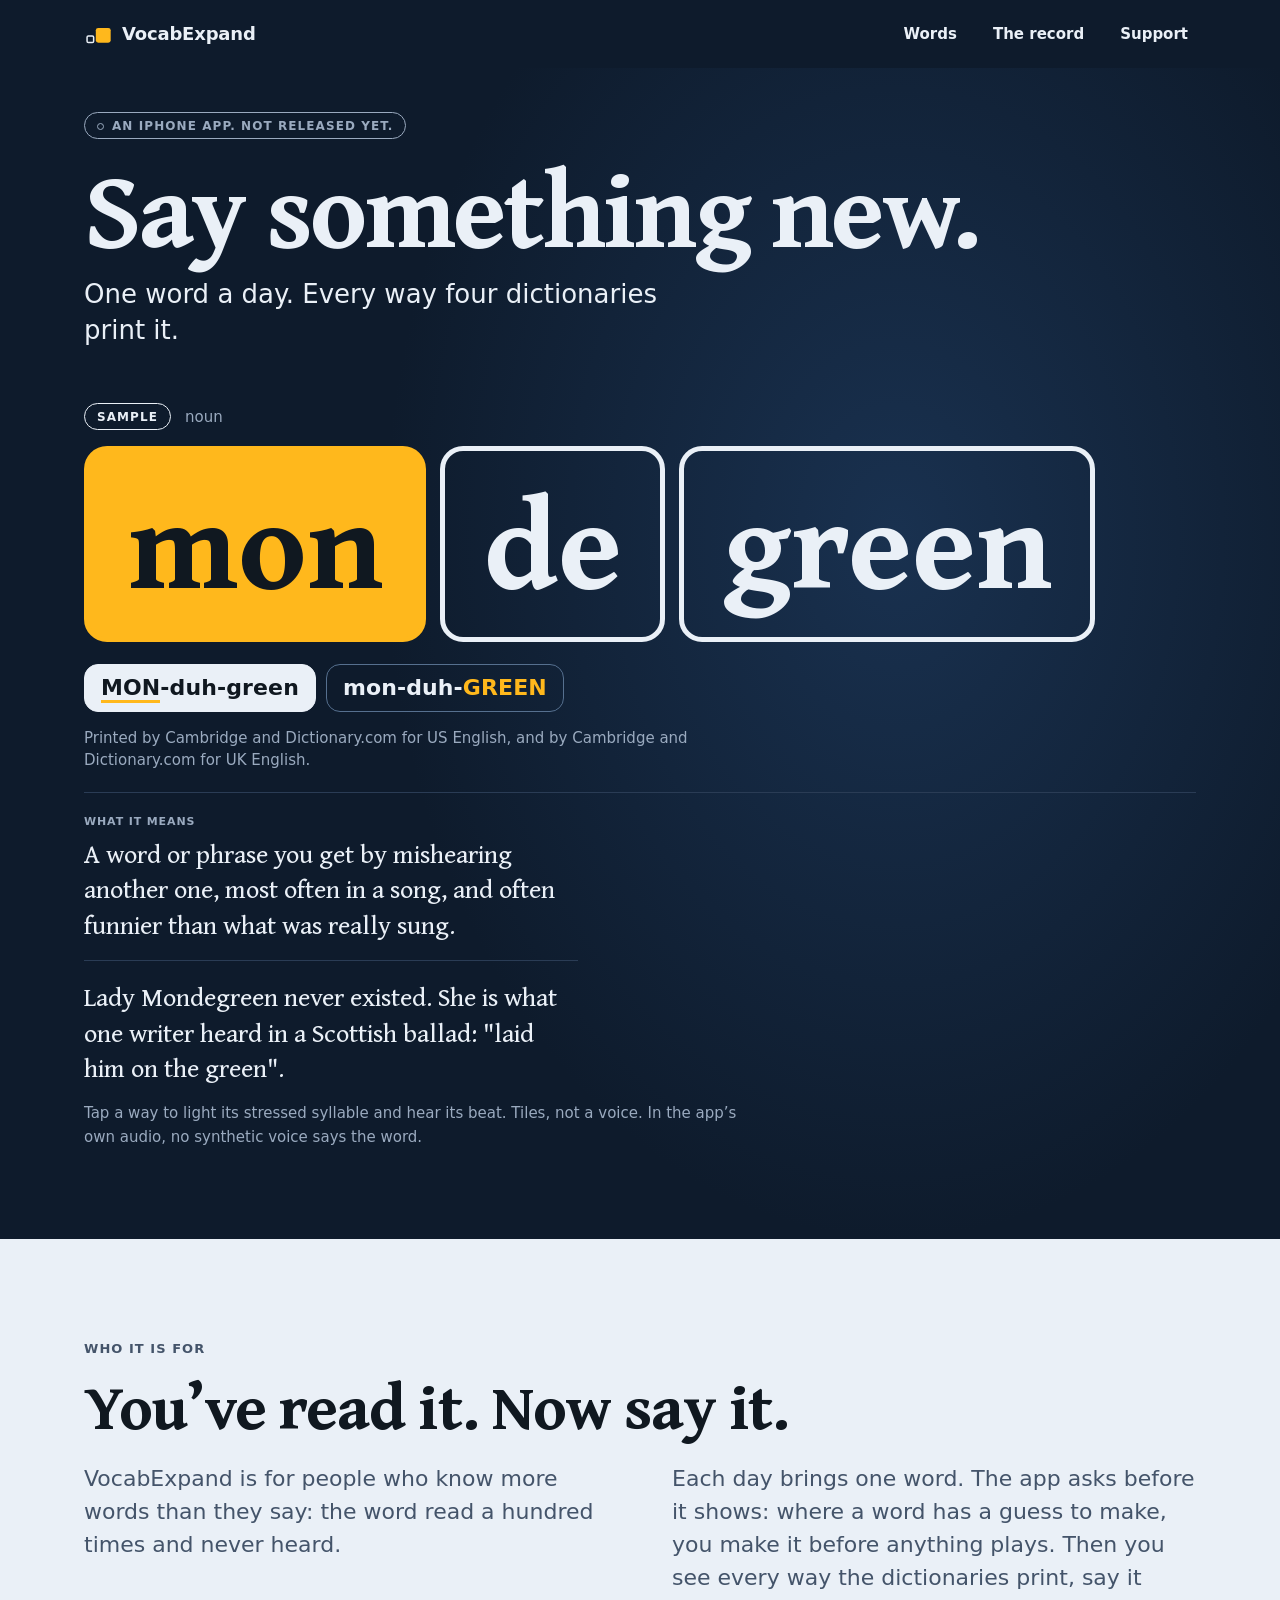
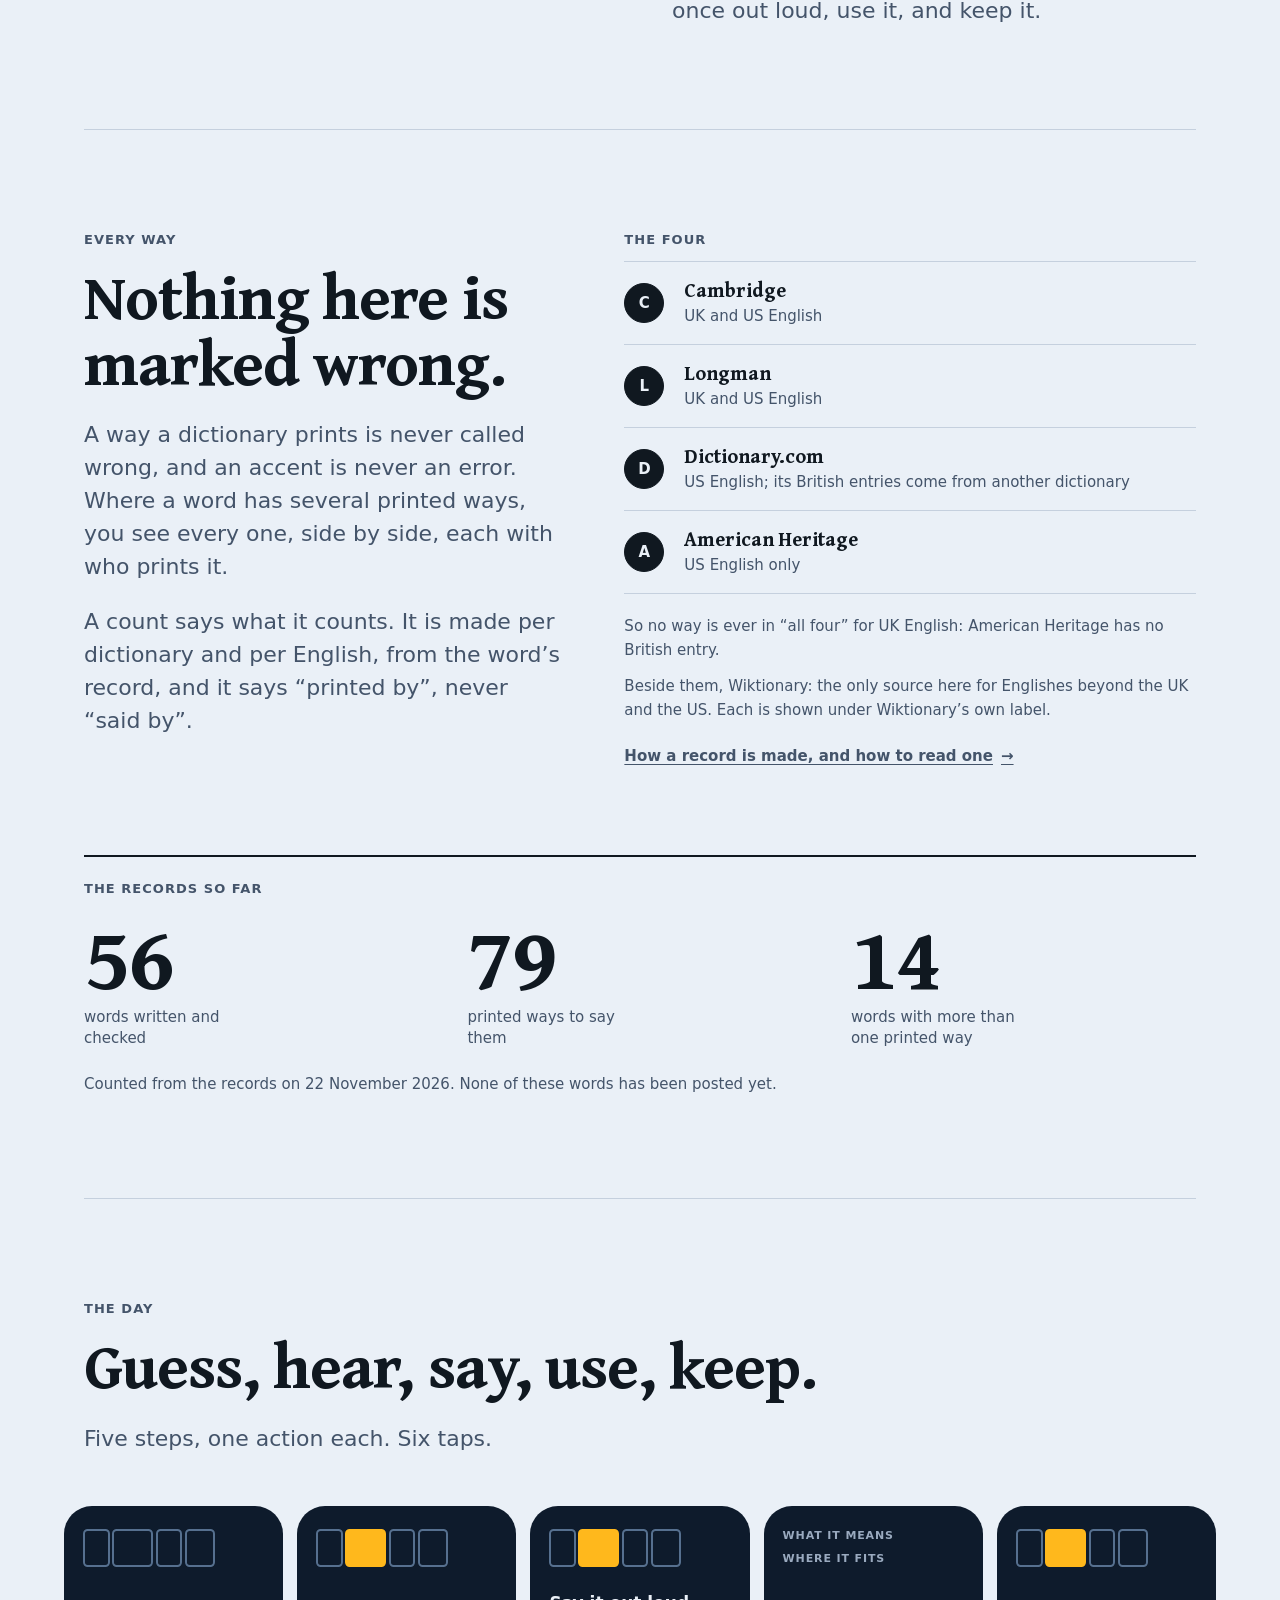
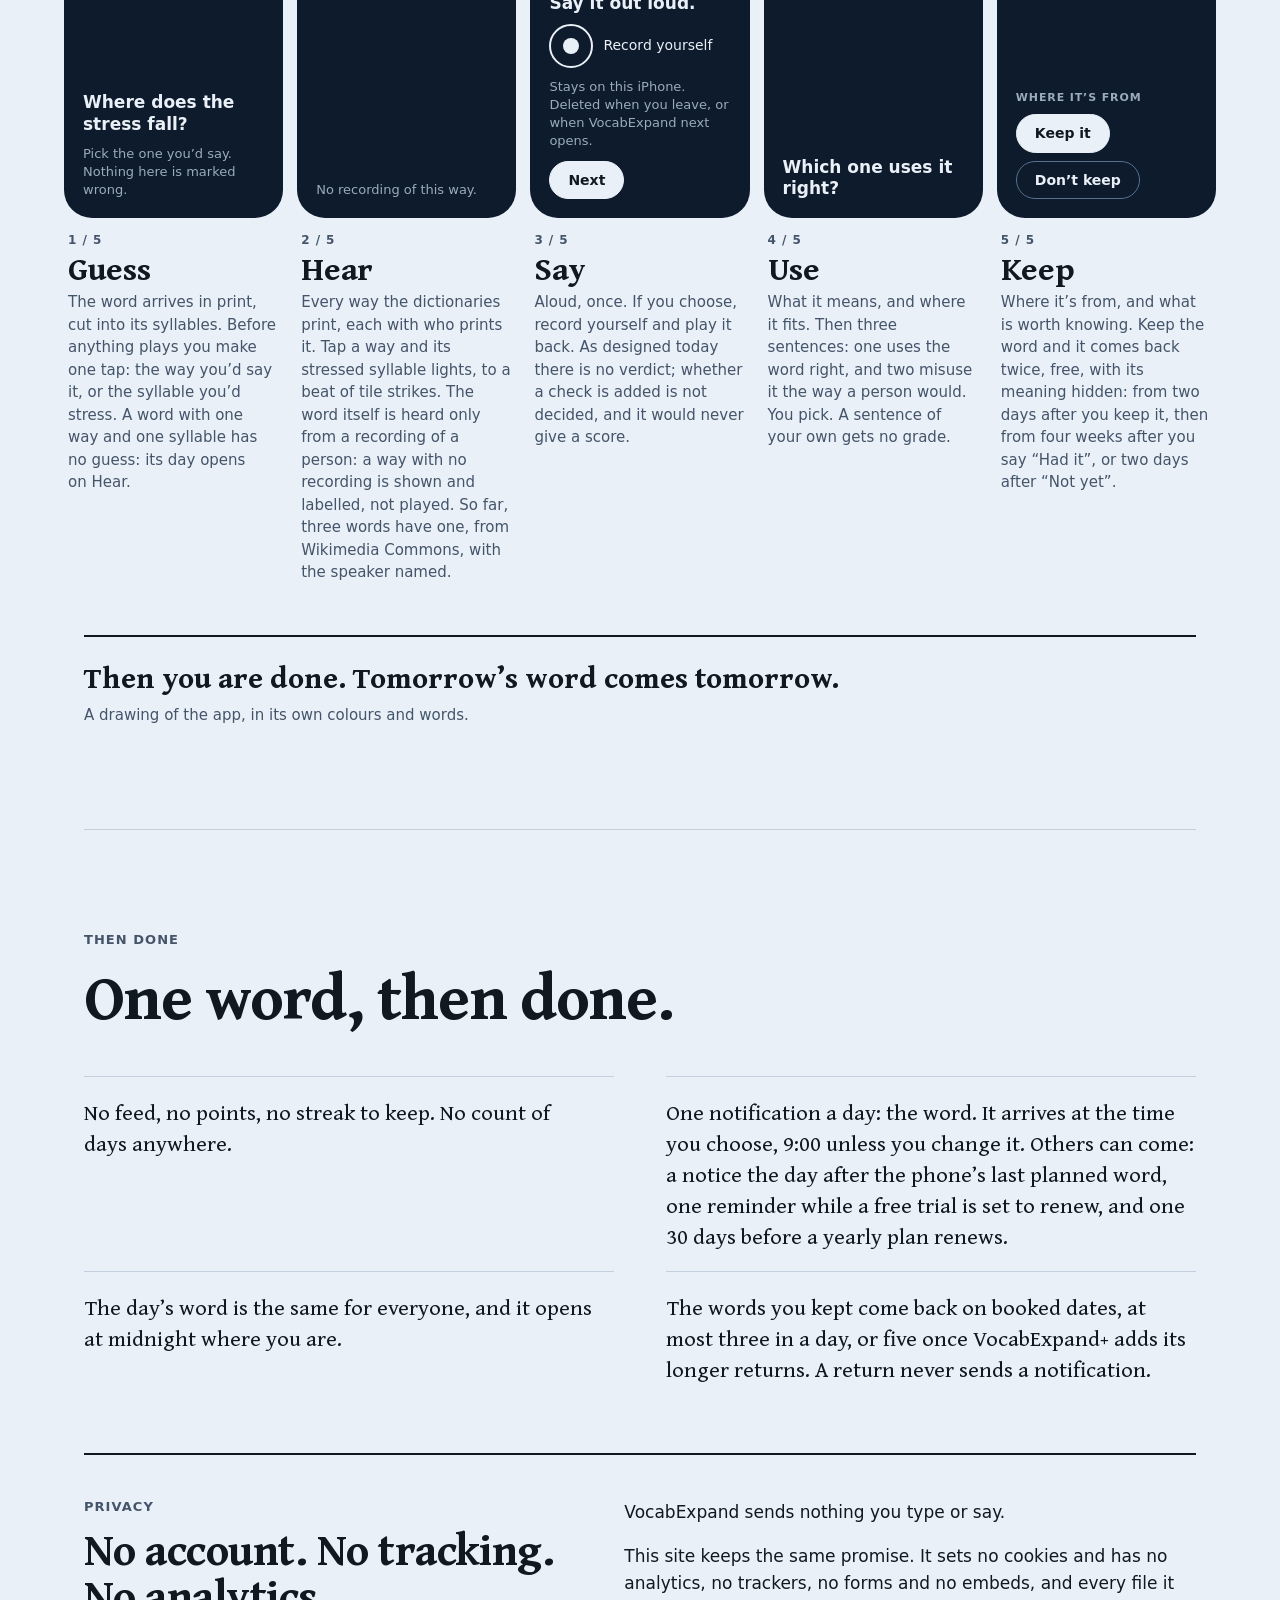
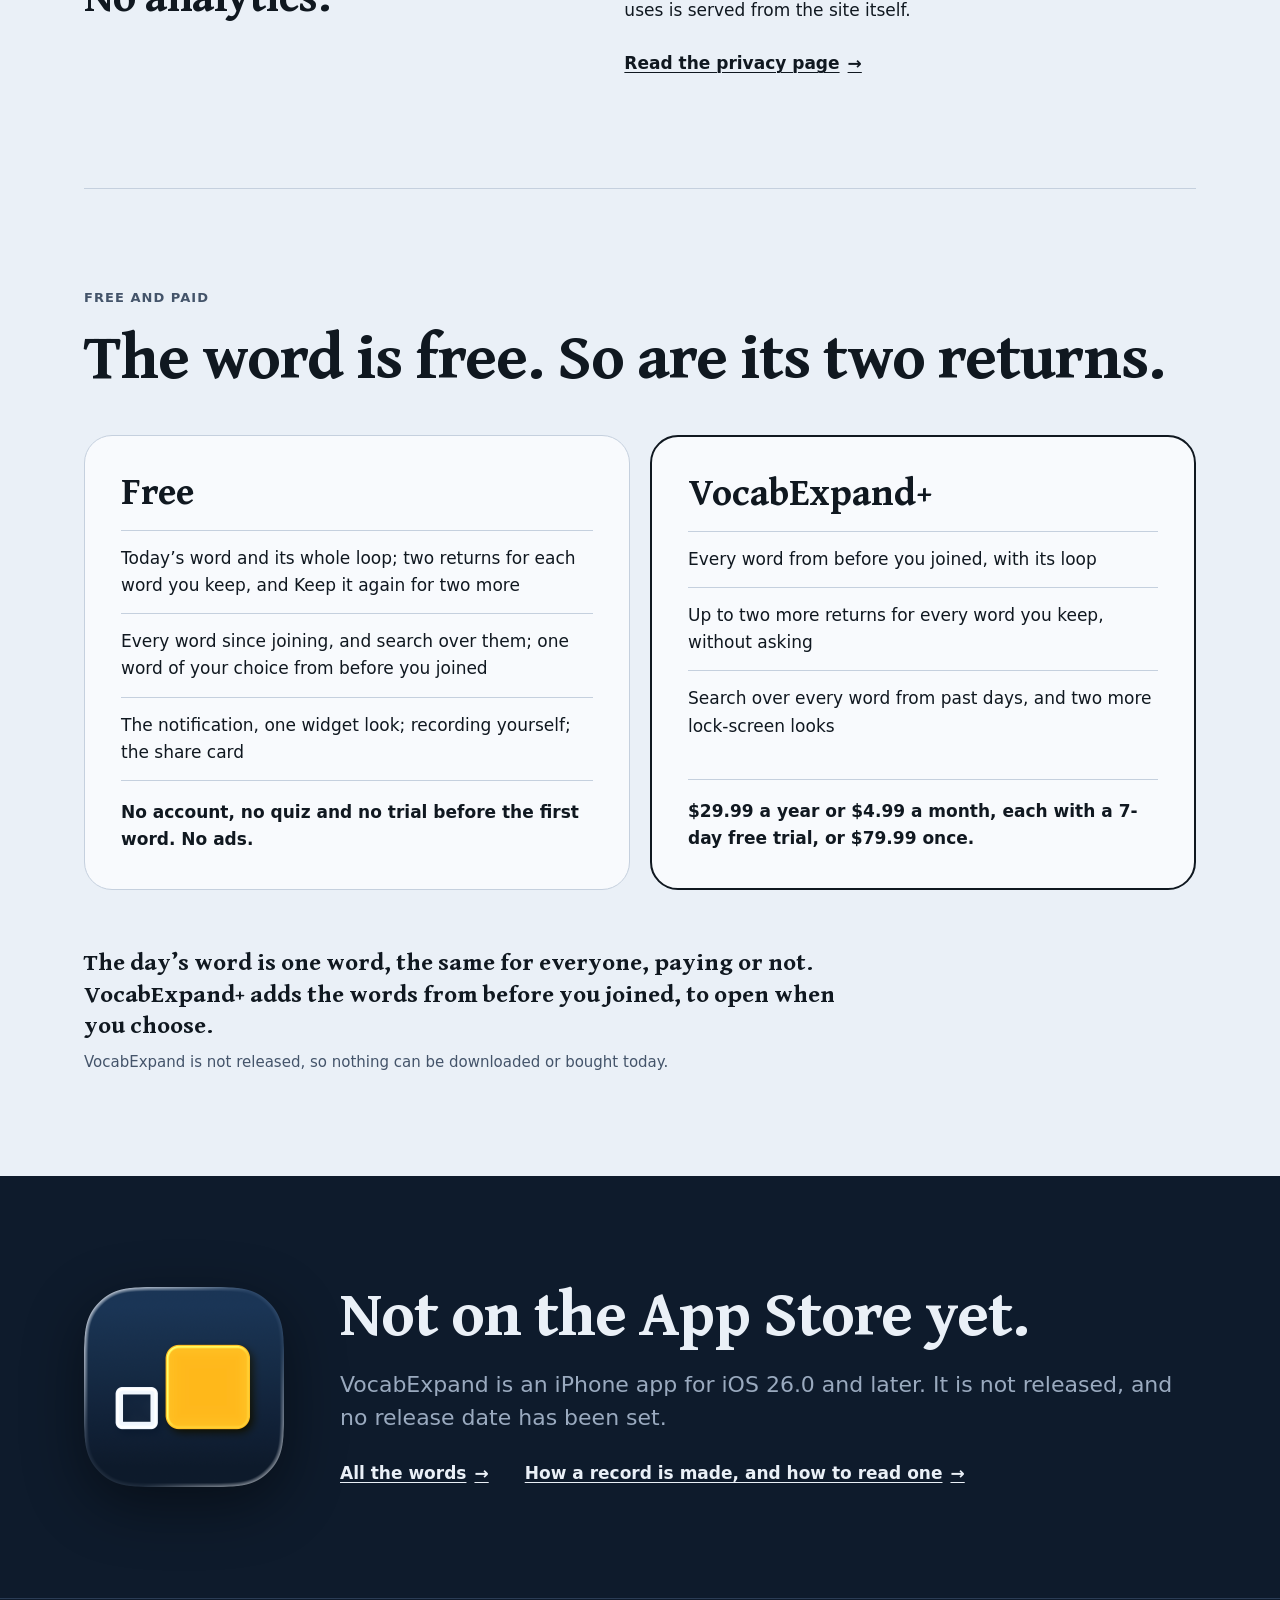
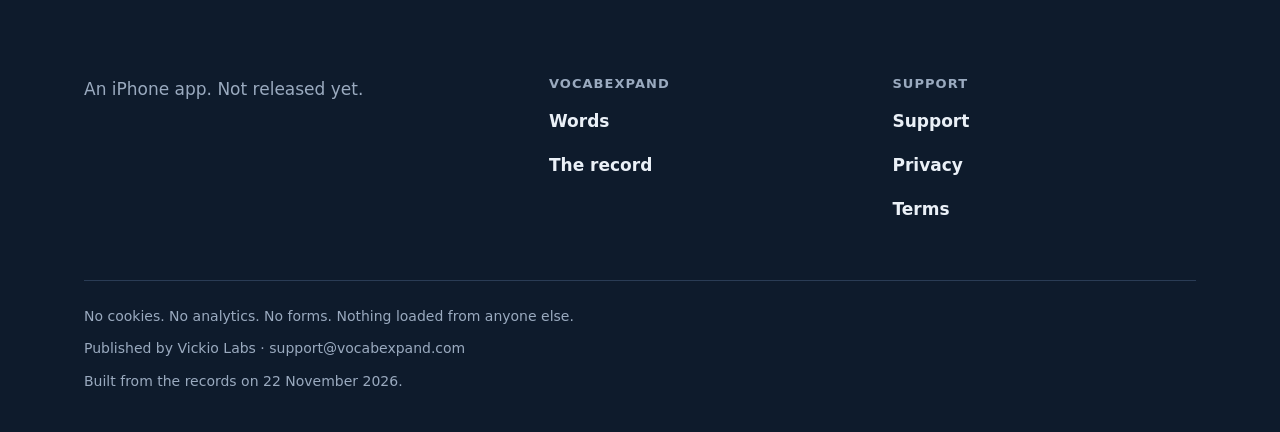
==== commit db0a8689: "Home: the sample word shows its meaning; home and support count the app's recordings (vocabulate 4f0" ====
--- a/index.html
+++ b/index.html
@@ -18,7 +18,7 @@
 <body>
 <a class="skip" href="#main">Skip to the page</a>
 <header class="top stage"><div class="wrap"><a class="brand" href="index.html"><svg viewBox="0 0 64 64" aria-hidden="true"><rect x="7" y="36.5" width="15" height="15" rx="3" fill="none" stroke="currentColor" stroke-width="3.4"/><rect x="27" y="18" width="34" height="34" rx="5.6" fill="#FFB81C"/></svg><span>VocabExpand</span></a><nav class="nav" aria-label="Site"><a href="words/index.html">Words</a><a href="record.html">The record</a><a href="support.html">Support</a></nav></div></header>
-<main id="main"><section class="hero stage"><div class="wrap"><div class="hero-say"><p class="chip dot">An iPhone app. Not released yet.</p><h1 class="h1">Say something new.</h1><p class="lede">One word a day. Every way four dictionaries print it.</p></div><div class="perform has-lit"><p class="perf-top"><span class="chip">Sample</span><span class="pos">noun</span></p><p class="fit" style="--u:8.54;--n:3"><span class="vh">mondegreen</span><span class="tiles" id="hero-tiles" aria-hidden="true"><span class="tile is-lit" style="--i:0;--t:0ms;--lit-t:0ms">mon</span><span class="tile is-quiet" style="--i:1;--t:230ms;--lit-t:0ms">de</span><span class="tile is-quiet" style="--i:2;--t:400ms;--lit-t:0ms">green</span></span></p><ul class="hero-ways"><li class="hway is-on" data-way data-say="MON-duh-green" data-stress="1" data-tiles="#hero-tiles" data-out="#hero-printed" data-printed="Printed by Cambridge and Dictionary.com for US English, and by Cambridge and Dictionary.com for UK English." data-hint="hero-hint"><span class="say"><span class="syl st">MON</span>-<span class="syl">duh</span>-<span class="syl">green</span></span></li><li class="hway" data-way data-say="mon-duh-GREEN" data-stress="3" data-tiles="#hero-tiles" data-out="#hero-printed" data-printed="Printed by American Heritage for US English, and by none of the four for UK English." data-hint="hero-hint"><span class="say"><span class="syl">mon</span>-<span class="syl">duh</span>-<span class="syl st">GREEN</span></span></li></ul><p class="printed js-only" id="hero-printed" aria-live="polite">Printed by Cambridge and Dictionary.com for US English, and by Cambridge and Dictionary.com for UK English.</p><div class="perf-foot"><p class="hook">Lady Mondegreen never existed. She is what one writer heard in a Scottish ballad: &quot;laid him on the green&quot;.</p></div><p class="note js-only" id="hero-hint">Tap a way to light its stressed syllable and hear its beat. Tiles, not a voice. In the app’s own audio, no synthetic voice says the word.</p></div></div></section><section class="band"><div class="wrap split solo"><div><p class="kicker">Who it is for</p><h2 class="h2"><span class="nb">You’ve read it.</span> <span class="nb">Now say it.</span></h2><div class="prose lede"><p>VocabExpand is for people who know more words than they say: the word read a hundred times and never heard.</p><p>Each day brings one word. The app asks before it shows: where a word has a guess to make, you make it before anything plays. Then you see every way the dictionaries print, say it once out loud, use it, and keep it.</p></div></div></div></section><section class="band every"><div class="wrap"><div class="split"><div><p class="kicker">Every way</p><h2 class="h2">Nothing here is marked wrong.</h2><div class="prose lede"><p>A way a dictionary prints is never called wrong, and an accent is never an error. Where a word has several printed ways, you see every one, side by side, each with who prints it.</p><p>A count says what it counts. It is made per dictionary and per English, from the word’s record, and it says “printed by”, never “said by”.</p></div></div><div class="reveal"><h3 class="kicker">The four</h3><ul class="four"><li><span class="pip on" aria-hidden="true">C</span><b>Cambridge</b><span>UK and US English</span></li><li><span class="pip on" aria-hidden="true">L</span><b>Longman</b><span>UK and US English</span></li><li><span class="pip on" aria-hidden="true">D</span><b>Dictionary.com</b><span>US English; its British entries come from another dictionary</span></li><li><span class="pip on" aria-hidden="true">A</span><b>American Heritage</b><span>US English only</span></li></ul><div class="aside"><p>So no way is ever in “all four” for UK English: American Heritage has no British entry.</p><p>Beside them, Wiktionary: the only source here for Englishes beyond the UK and the US. Each is shown under Wiktionary’s own label.</p><p><a class="more" href="record.html">How a record is made, and how to read one</a></p></div></div></div><div class="nums"><h3 class="kicker">The records so far</h3><ul><li><b>56</b><span>words written and checked</span></li><li><b>79</b><span>printed ways to say them</span></li><li><b>14</b><span>words with more than one printed way</span></li></ul><p class="note">Counted from the records on 22 November 2026. None of these words has been posted yet.</p></div></div></section><section class="band" id="day"><div class="wrap daywrap"><p class="kicker">The day</p><h2 class="h2">Guess, hear, say, use, keep.</h2><p class="lede">Five steps, one action each. Six taps.</p><ol class="steps"><li class="step reveal"><div class="frame"><div class="f-top"><p class="fit" style="--u:6.2"><span class="tiles" aria-hidden="true"><span class="tile is-blank is-quiet" style="--i:0;width:0.95em"></span><span class="tile is-blank is-quiet" style="--i:1;width:1.55em"></span><span class="tile is-blank is-quiet" style="--i:2;width:0.8em"></span><span class="tile is-blank is-quiet" style="--i:3;width:1.15em"></span></span></p></div><div class="f-desk"><p class="f-q">Where does the stress fall?</p><p class="f-hint">Pick the one you’d say. Nothing here is marked wrong.</p></div></div><div class="step-cap"><p class="step-n">1 / 5</p><h3>Guess</h3><p>The word arrives in print, cut into its syllables. Before anything plays you make one tap: the way you’d say it, or the syllable you’d stress. A word with one way and one syllable has no guess: its day opens on Hear.</p></div></li><li class="step reveal"><div class="frame"><div class="f-top"><p class="fit" style="--u:6.2"><span class="tiles" aria-hidden="true"><span class="tile is-blank is-quiet" style="--i:0;width:0.95em"></span><span class="tile is-blank is-lit" style="--i:1;width:1.55em"></span><span class="tile is-blank is-quiet" style="--i:2;width:0.8em"></span><span class="tile is-blank is-quiet" style="--i:3;width:1.15em"></span></span></p></div><div class="f-desk"><p class="f-foot">No recording of this way.</p></div></div><div class="step-cap"><p class="step-n">2 / 5</p><h3>Hear</h3><p>Every way the dictionaries print, each with who prints it. Tap a way and its stressed syllable lights, to a beat of tile strikes. The word itself is heard only from a recording of a person: a way with no recording is shown and labelled, not played. No record holds a recording yet.</p></div></li><li class="step reveal"><div class="frame"><div class="f-top"><p class="fit" style="--u:6.2"><span class="tiles" aria-hidden="true"><span class="tile is-blank is-quiet" style="--i:0;width:0.95em"></span><span class="tile is-blank is-lit" style="--i:1;width:1.55em"></span><span class="tile is-blank is-quiet" style="--i:2;width:0.8em"></span><span class="tile is-blank is-quiet" style="--i:3;width:1.15em"></span></span></p></div><div class="f-desk"><p class="f-q">Say it out loud.</p><p class="f-rec"><i></i><span>Record yourself</span></p><p class="f-foot">Stays on this iPhone. Deleted when you leave, or when VocabExpand next opens.</p><p class="f-btns"><span class="f-btn">Next</span></p></div></div><div class="step-cap"><p class="step-n">3 / 5</p><h3>Say</h3><p>Aloud, once. If you choose, record yourself and play it back. As designed today there is no verdict; whether a check is added is not decided, and it would never give a score.</p></div></li><li class="step reveal"><div class="frame"><div class="f-top"><p class="f-label">What it means</p><p class="f-label">Where it fits</p></div><div class="f-desk"><p class="f-q">Which one uses it right?</p></div></div><div class="step-cap"><p class="step-n">4 / 5</p><h3>Use</h3><p>What it means, and where it fits. Then three sentences: one uses the word right, and two misuse it the way a person would. You pick. A sentence of your own gets no grade.</p></div></li><li class="step reveal"><div class="frame"><div class="f-top"><p class="fit" style="--u:6.2"><span class="tiles" aria-hidden="true"><span class="tile is-blank is-quiet" style="--i:0;width:0.95em"></span><span class="tile is-blank is-lit" style="--i:1;width:1.55em"></span><span class="tile is-blank is-quiet" style="--i:2;width:0.8em"></span><span class="tile is-blank is-quiet" style="--i:3;width:1.15em"></span></span></p></div><div class="f-desk"><p class="f-label">Where it’s from</p><p class="f-btns"><span class="f-btn">Keep it</span><span class="f-btn two">Don’t keep</span></p></div></div><div class="step-cap"><p class="step-n">5 / 5</p><h3>Keep</h3><p>Where it’s from, and what is worth knowing. Keep the word and it comes back twice, free, with its meaning hidden: from two days after you keep it, then from four weeks after you say “Had it”, or two days after “Not yet”.</p></div></li></ol><div class="day-foot"><p class="end">Then you are done. Tomorrow’s word comes tomorrow.</p><p class="note">A drawing of the app, in its own colours and words.</p></div></div></section><section class="band"><div class="wrap"><div class="calm-head"><div><p class="kicker">Then done</p><h2 class="h2">One word, then done.</h2></div></div><div class="calm-grid"><p>No feed, no points, no streak to keep. No count of days anywhere.</p><p>One notification a day: the word. It arrives at the time you choose, 9:00 unless you change it. Others can come: a notice the day after the phone’s last planned word, one reminder while a free trial is set to renew, and one 30 days before a yearly plan renews.</p><p>The day’s word is the same for everyone, and it opens at midnight where you are.</p><p>The words you kept come back on booked dates, at most three in a day, or five once VocabExpand+ adds its longer returns. A return never sends a notification.</p></div><div class="privrow split"><div><p class="kicker">Privacy</p><h3 class="h3big"><span class="nb">No account.</span> <span class="nb">No tracking.</span> <span class="nb">No analytics.</span></h3></div><div class="prose"><p>VocabExpand sends nothing you type or say.</p><p>This site keeps the same promise. It sets no cookies and has no analytics, no trackers, no forms and no embeds, and every file it uses is served from the site itself.</p><p><a class="more" href="privacy.html">Read the privacy page</a></p></div></div></div></section><section class="band" id="price"><div class="wrap"><p class="kicker">Free and paid</p><h2 class="h2"><span class="nb">The word is free.</span> So are its two returns.</h2><div class="plans"><div class="plan reveal"><h3>Free</h3><ul><li>Today’s word and its whole loop; two returns for each word you keep, and Keep it again for two more</li><li>Every word since joining, and search over them; one word of your choice from before you joined</li><li>The notification, one widget look; recording yourself; the share card</li></ul><p class="price">No account, no quiz and no trial before the first word. No ads.</p></div><div class="plan plus reveal"><h3>VocabExpand+</h3><ul><li>Every word from before you joined, with its loop</li><li>Up to two more returns for every word you keep, without asking</li><li>Search over every word from past days, and two more lock-screen looks</li></ul><p class="price">$29.99 a year or $4.99 a month, each with a 7-day free trial, or $79.99 once.</p></div></div><div class="free-notes"><p class="big">The day’s word is one word, the same for everyone, paying or not. VocabExpand+ adds the words from before you joined, to open when you choose.</p><p class="note">VocabExpand is not released, so nothing can be downloaded or bought today.</p></div></div></section><section class="band stage endcard"><div class="wrap"><img src="assets/app-icon.png" alt="" width="200" height="200"><div><h2 class="h2">Not on the App Store yet.</h2><p class="lede">VocabExpand is an iPhone app for iOS 26.0 and later. It is not released, and no release date has been set.</p><p class="end-links"><a class="more" href="words/index.html">All the words</a><a class="more" href="record.html">How a record is made, and how to read one</a></p></div></div></section></main>
+<main id="main"><section class="hero stage"><div class="wrap"><div class="hero-say"><p class="chip dot">An iPhone app. Not released yet.</p><h1 class="h1">Say something new.</h1><p class="lede">One word a day. Every way four dictionaries print it.</p></div><div class="perform has-lit"><p class="perf-top"><span class="chip">Sample</span><span class="pos">noun</span></p><p class="fit" style="--u:8.54;--n:3"><span class="vh">mondegreen</span><span class="tiles" id="hero-tiles" aria-hidden="true"><span class="tile is-lit" style="--i:0;--t:0ms;--lit-t:0ms">mon</span><span class="tile is-quiet" style="--i:1;--t:230ms;--lit-t:0ms">de</span><span class="tile is-quiet" style="--i:2;--t:400ms;--lit-t:0ms">green</span></span></p><ul class="hero-ways"><li class="hway is-on" data-way data-say="MON-duh-green" data-stress="1" data-tiles="#hero-tiles" data-out="#hero-printed" data-printed="Printed by Cambridge and Dictionary.com for US English, and by Cambridge and Dictionary.com for UK English." data-hint="hero-hint"><span class="say"><span class="syl st">MON</span>-<span class="syl">duh</span>-<span class="syl">green</span></span></li><li class="hway" data-way data-say="mon-duh-GREEN" data-stress="3" data-tiles="#hero-tiles" data-out="#hero-printed" data-printed="Printed by American Heritage for US English, and by none of the four for UK English." data-hint="hero-hint"><span class="say"><span class="syl">mon</span>-<span class="syl">duh</span>-<span class="syl st">GREEN</span></span></li></ul><p class="printed js-only" id="hero-printed" aria-live="polite">Printed by Cambridge and Dictionary.com for US English, and by Cambridge and Dictionary.com for UK English.</p><div class="perf-foot"><div class="perf-text"><p class="means-h">What it means</p><p class="means">A word or phrase you get by mishearing another one, most often in a song, and often funnier than what was really sung.</p><p class="hook">Lady Mondegreen never existed. She is what one writer heard in a Scottish ballad: &quot;laid him on the green&quot;.</p></div></div><p class="note js-only" id="hero-hint">Tap a way to light its stressed syllable and hear its beat. Tiles, not a voice. In the app’s own audio, no synthetic voice says the word.</p></div></div></section><section class="band"><div class="wrap split solo"><div><p class="kicker">Who it is for</p><h2 class="h2"><span class="nb">You’ve read it.</span> <span class="nb">Now say it.</span></h2><div class="prose lede"><p>VocabExpand is for people who know more words than they say: the word read a hundred times and never heard.</p><p>Each day brings one word. The app asks before it shows: where a word has a guess to make, you make it before anything plays. Then you see every way the dictionaries print, say it once out loud, use it, and keep it.</p></div></div></div></section><section class="band every"><div class="wrap"><div class="split"><div><p class="kicker">Every way</p><h2 class="h2">Nothing here is marked wrong.</h2><div class="prose lede"><p>A way a dictionary prints is never called wrong, and an accent is never an error. Where a word has several printed ways, you see every one, side by side, each with who prints it.</p><p>A count says what it counts. It is made per dictionary and per English, from the word’s record, and it says “printed by”, never “said by”.</p></div></div><div class="reveal"><h3 class="kicker">The four</h3><ul class="four"><li><span class="pip on" aria-hidden="true">C</span><b>Cambridge</b><span>UK and US English</span></li><li><span class="pip on" aria-hidden="true">L</span><b>Longman</b><span>UK and US English</span></li><li><span class="pip on" aria-hidden="true">D</span><b>Dictionary.com</b><span>US English; its British entries come from another dictionary</span></li><li><span class="pip on" aria-hidden="true">A</span><b>American Heritage</b><span>US English only</span></li></ul><div class="aside"><p>So no way is ever in “all four” for UK English: American Heritage has no British entry.</p><p>Beside them, Wiktionary: the only source here for Englishes beyond the UK and the US. Each is shown under Wiktionary’s own label.</p><p><a class="more" href="record.html">How a record is made, and how to read one</a></p></div></div></div><div class="nums"><h3 class="kicker">The records so far</h3><ul><li><b>56</b><span>words written and checked</span></li><li><b>79</b><span>printed ways to say them</span></li><li><b>14</b><span>words with more than one printed way</span></li></ul><p class="note">Counted from the records on 22 November 2026. None of these words has been posted yet.</p></div></div></section><section class="band" id="day"><div class="wrap daywrap"><p class="kicker">The day</p><h2 class="h2">Guess, hear, say, use, keep.</h2><p class="lede">Five steps, one action each. Six taps.</p><ol class="steps"><li class="step reveal"><div class="frame"><div class="f-top"><p class="fit" style="--u:6.2"><span class="tiles" aria-hidden="true"><span class="tile is-blank is-quiet" style="--i:0;width:0.95em"></span><span class="tile is-blank is-quiet" style="--i:1;width:1.55em"></span><span class="tile is-blank is-quiet" style="--i:2;width:0.8em"></span><span class="tile is-blank is-quiet" style="--i:3;width:1.15em"></span></span></p></div><div class="f-desk"><p class="f-q">Where does the stress fall?</p><p class="f-hint">Pick the one you’d say. Nothing here is marked wrong.</p></div></div><div class="step-cap"><p class="step-n">1 / 5</p><h3>Guess</h3><p>The word arrives in print, cut into its syllables. Before anything plays you make one tap: the way you’d say it, or the syllable you’d stress. A word with one way and one syllable has no guess: its day opens on Hear.</p></div></li><li class="step reveal"><div class="frame"><div class="f-top"><p class="fit" style="--u:6.2"><span class="tiles" aria-hidden="true"><span class="tile is-blank is-quiet" style="--i:0;width:0.95em"></span><span class="tile is-blank is-lit" style="--i:1;width:1.55em"></span><span class="tile is-blank is-quiet" style="--i:2;width:0.8em"></span><span class="tile is-blank is-quiet" style="--i:3;width:1.15em"></span></span></p></div><div class="f-desk"><p class="f-foot">No recording of this way.</p></div></div><div class="step-cap"><p class="step-n">2 / 5</p><h3>Hear</h3><p>Every way the dictionaries print, each with who prints it. Tap a way and its stressed syllable lights, to a beat of tile strikes. The word itself is heard only from a recording of a person: a way with no recording is shown and labelled, not played. So far, three words have one, from Wikimedia Commons, with the speaker named.</p></div></li><li class="step reveal"><div class="frame"><div class="f-top"><p class="fit" style="--u:6.2"><span class="tiles" aria-hidden="true"><span class="tile is-blank is-quiet" style="--i:0;width:0.95em"></span><span class="tile is-blank is-lit" style="--i:1;width:1.55em"></span><span class="tile is-blank is-quiet" style="--i:2;width:0.8em"></span><span class="tile is-blank is-quiet" style="--i:3;width:1.15em"></span></span></p></div><div class="f-desk"><p class="f-q">Say it out loud.</p><p class="f-rec"><i></i><span>Record yourself</span></p><p class="f-foot">Stays on this iPhone. Deleted when you leave, or when VocabExpand next opens.</p><p class="f-btns"><span class="f-btn">Next</span></p></div></div><div class="step-cap"><p class="step-n">3 / 5</p><h3>Say</h3><p>Aloud, once. If you choose, record yourself and play it back. As designed today there is no verdict; whether a check is added is not decided, and it would never give a score.</p></div></li><li class="step reveal"><div class="frame"><div class="f-top"><p class="f-label">What it means</p><p class="f-label">Where it fits</p></div><div class="f-desk"><p class="f-q">Which one uses it right?</p></div></div><div class="step-cap"><p class="step-n">4 / 5</p><h3>Use</h3><p>What it means, and where it fits. Then three sentences: one uses the word right, and two misuse it the way a person would. You pick. A sentence of your own gets no grade.</p></div></li><li class="step reveal"><div class="frame"><div class="f-top"><p class="fit" style="--u:6.2"><span class="tiles" aria-hidden="true"><span class="tile is-blank is-quiet" style="--i:0;width:0.95em"></span><span class="tile is-blank is-lit" style="--i:1;width:1.55em"></span><span class="tile is-blank is-quiet" style="--i:2;width:0.8em"></span><span class="tile is-blank is-quiet" style="--i:3;width:1.15em"></span></span></p></div><div class="f-desk"><p class="f-label">Where it’s from</p><p class="f-btns"><span class="f-btn">Keep it</span><span class="f-btn two">Don’t keep</span></p></div></div><div class="step-cap"><p class="step-n">5 / 5</p><h3>Keep</h3><p>Where it’s from, and what is worth knowing. Keep the word and it comes back twice, free, with its meaning hidden: from two days after you keep it, then from four weeks after you say “Had it”, or two days after “Not yet”.</p></div></li></ol><div class="day-foot"><p class="end">Then you are done. Tomorrow’s word comes tomorrow.</p><p class="note">A drawing of the app, in its own colours and words.</p></div></div></section><section class="band"><div class="wrap"><div class="calm-head"><div><p class="kicker">Then done</p><h2 class="h2">One word, then done.</h2></div></div><div class="calm-grid"><p>No feed, no points, no streak to keep. No count of days anywhere.</p><p>One notification a day: the word. It arrives at the time you choose, 9:00 unless you change it. Others can come: a notice the day after the phone’s last planned word, one reminder while a free trial is set to renew, and one 30 days before a yearly plan renews.</p><p>The day’s word is the same for everyone, and it opens at midnight where you are.</p><p>The words you kept come back on booked dates, at most three in a day, or five once VocabExpand+ adds its longer returns. A return never sends a notification.</p></div><div class="privrow split"><div><p class="kicker">Privacy</p><h3 class="h3big"><span class="nb">No account.</span> <span class="nb">No tracking.</span> <span class="nb">No analytics.</span></h3></div><div class="prose"><p>VocabExpand sends nothing you type or say.</p><p>This site keeps the same promise. It sets no cookies and has no analytics, no trackers, no forms and no embeds, and every file it uses is served from the site itself.</p><p><a class="more" href="privacy.html">Read the privacy page</a></p></div></div></div></section><section class="band" id="price"><div class="wrap"><p class="kicker">Free and paid</p><h2 class="h2"><span class="nb">The word is free.</span> So are its two returns.</h2><div class="plans"><div class="plan reveal"><h3>Free</h3><ul><li>Today’s word and its whole loop; two returns for each word you keep, and Keep it again for two more</li><li>Every word since joining, and search over them; one word of your choice from before you joined</li><li>The notification, one widget look; recording yourself; the share card</li></ul><p class="price">No account, no quiz and no trial before the first word. No ads.</p></div><div class="plan plus reveal"><h3>VocabExpand+</h3><ul><li>Every word from before you joined, with its loop</li><li>Up to two more returns for every word you keep, without asking</li><li>Search over every word from past days, and two more lock-screen looks</li></ul><p class="price">$29.99 a year or $4.99 a month, each with a 7-day free trial, or $79.99 once.</p></div></div><div class="free-notes"><p class="big">The day’s word is one word, the same for everyone, paying or not. VocabExpand+ adds the words from before you joined, to open when you choose.</p><p class="note">VocabExpand is not released, so nothing can be downloaded or bought today.</p></div></div></section><section class="band stage endcard"><div class="wrap"><img src="assets/app-icon.png" alt="" width="200" height="200"><div><h2 class="h2">Not on the App Store yet.</h2><p class="lede">VocabExpand is an iPhone app for iOS 26.0 and later. It is not released, and no release date has been set.</p><p class="end-links"><a class="more" href="words/index.html">All the words</a><a class="more" href="record.html">How a record is made, and how to read one</a></p></div></div></section></main>
 <footer class="foot stage"><div class="wrap"><div class="foot-grid">
 <div><p class="foot-status">An iPhone app. Not released yet.</p></div>
 <nav aria-label="The words"><h2>VocabExpand</h2><ul><li><a href="words/index.html">Words</a></li><li><a href="record.html">The record</a></li></ul></nav>
--- a/assets/site.css
+++ b/assets/site.css
@@ -195,6 +195,10 @@
 .perf-foot { display: grid; gap: 8px 40px; align-items: end; width: 100%; margin-top: 4px; padding-top: 22px; border-top: 1px solid var(--line); }
 @media (min-width: 800px) { .perf-foot { grid-template-columns: minmax(0, 1fr) auto; } }
 .perform .hook { font: 400 clamp(1.25rem, 1.1rem + 0.7vw, 1.625rem)/1.36 var(--word); max-width: 38ch; text-wrap: pretty; }
+.perf-text { display: grid; gap: 0; min-width: 0; }
+.perform .means-h { font: 700 0.6875rem/1.2 var(--talk); letter-spacing: 0.08em; text-transform: uppercase; color: var(--dim); }
+.perform .means { margin-top: 8px; font: 400 clamp(1.25rem, 1.1rem + 0.7vw, 1.625rem)/1.36 var(--word); max-width: 38ch; text-wrap: pretty; }
+.perform .means + .hook { margin-top: 18px; padding-top: 18px; border-top: 1px solid var(--line); max-width: 38ch; }
 .perform .note { max-width: 72ch; }
 .perform .empty { font: 400 clamp(1.25rem, 1.1rem + 0.7vw, 1.625rem)/1.36 var(--word); max-width: 30ch; }
 @media (prefers-reduced-motion: no-preference) {
